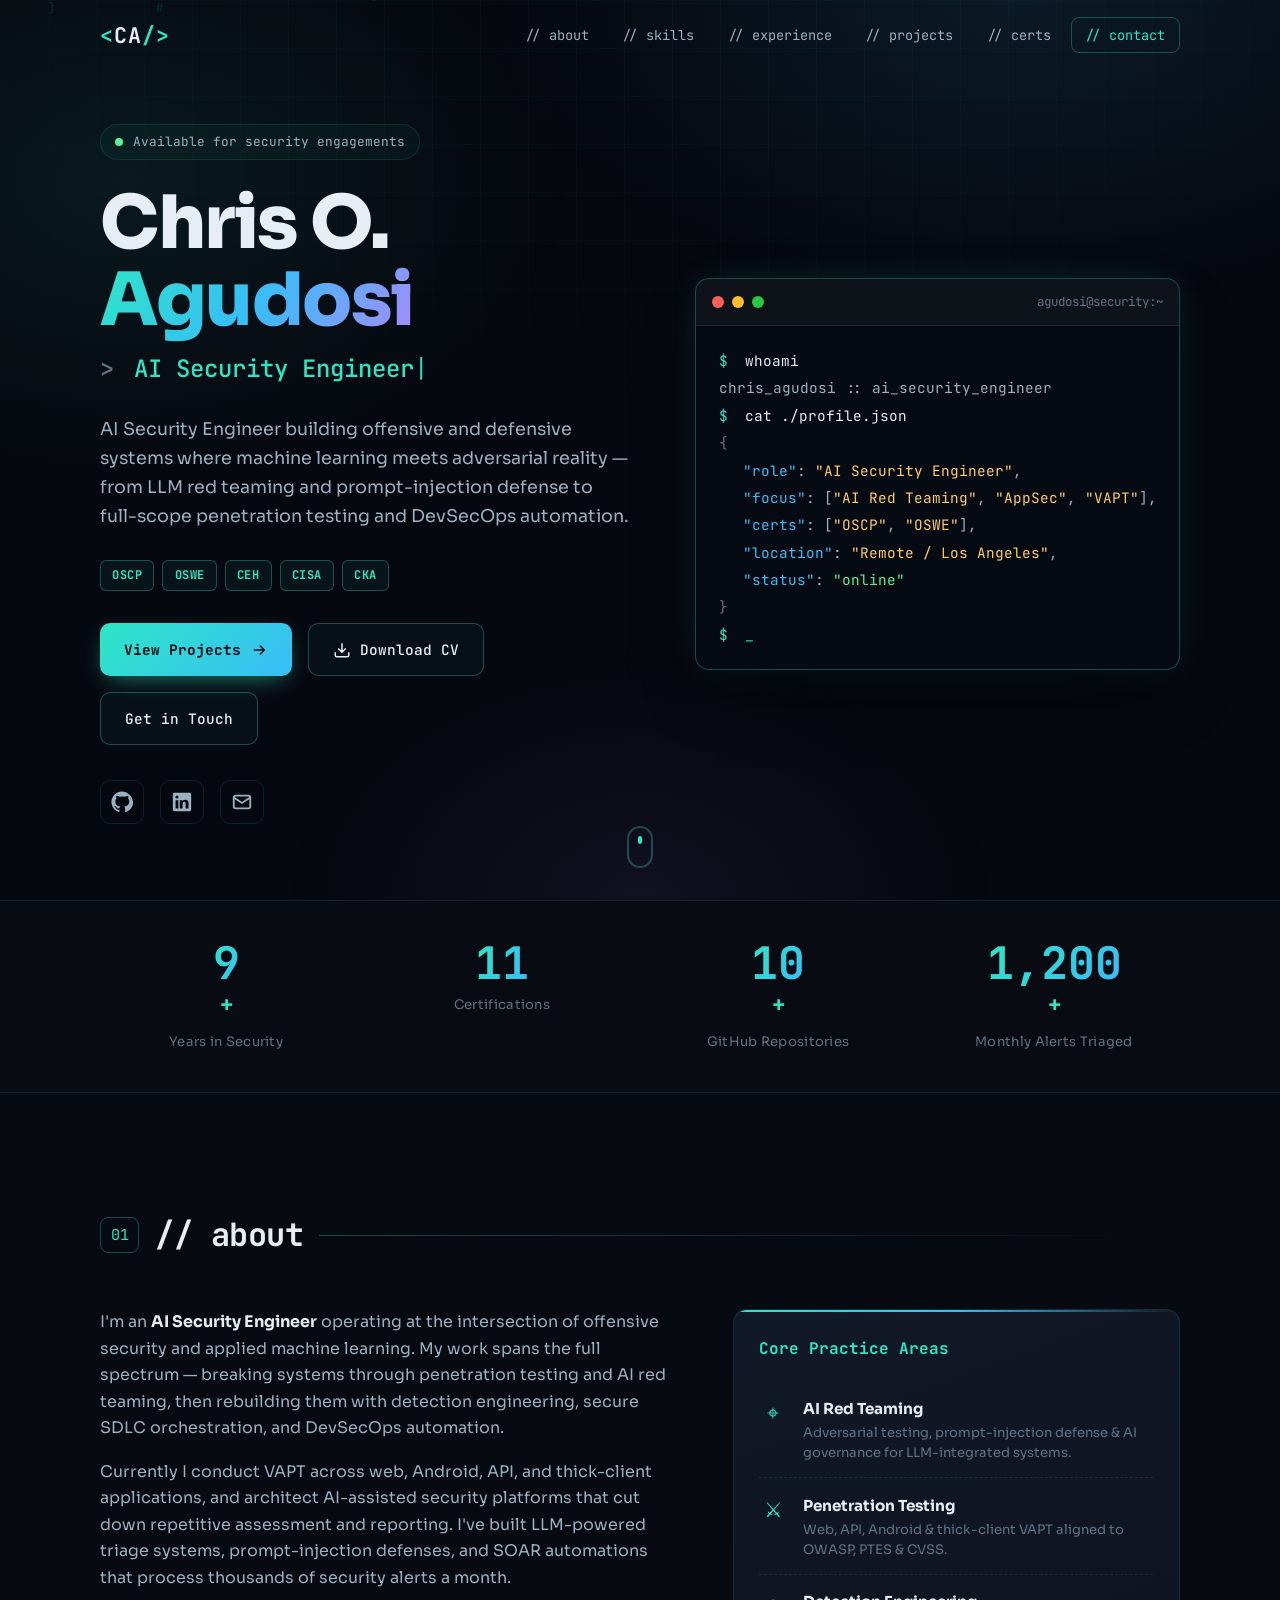
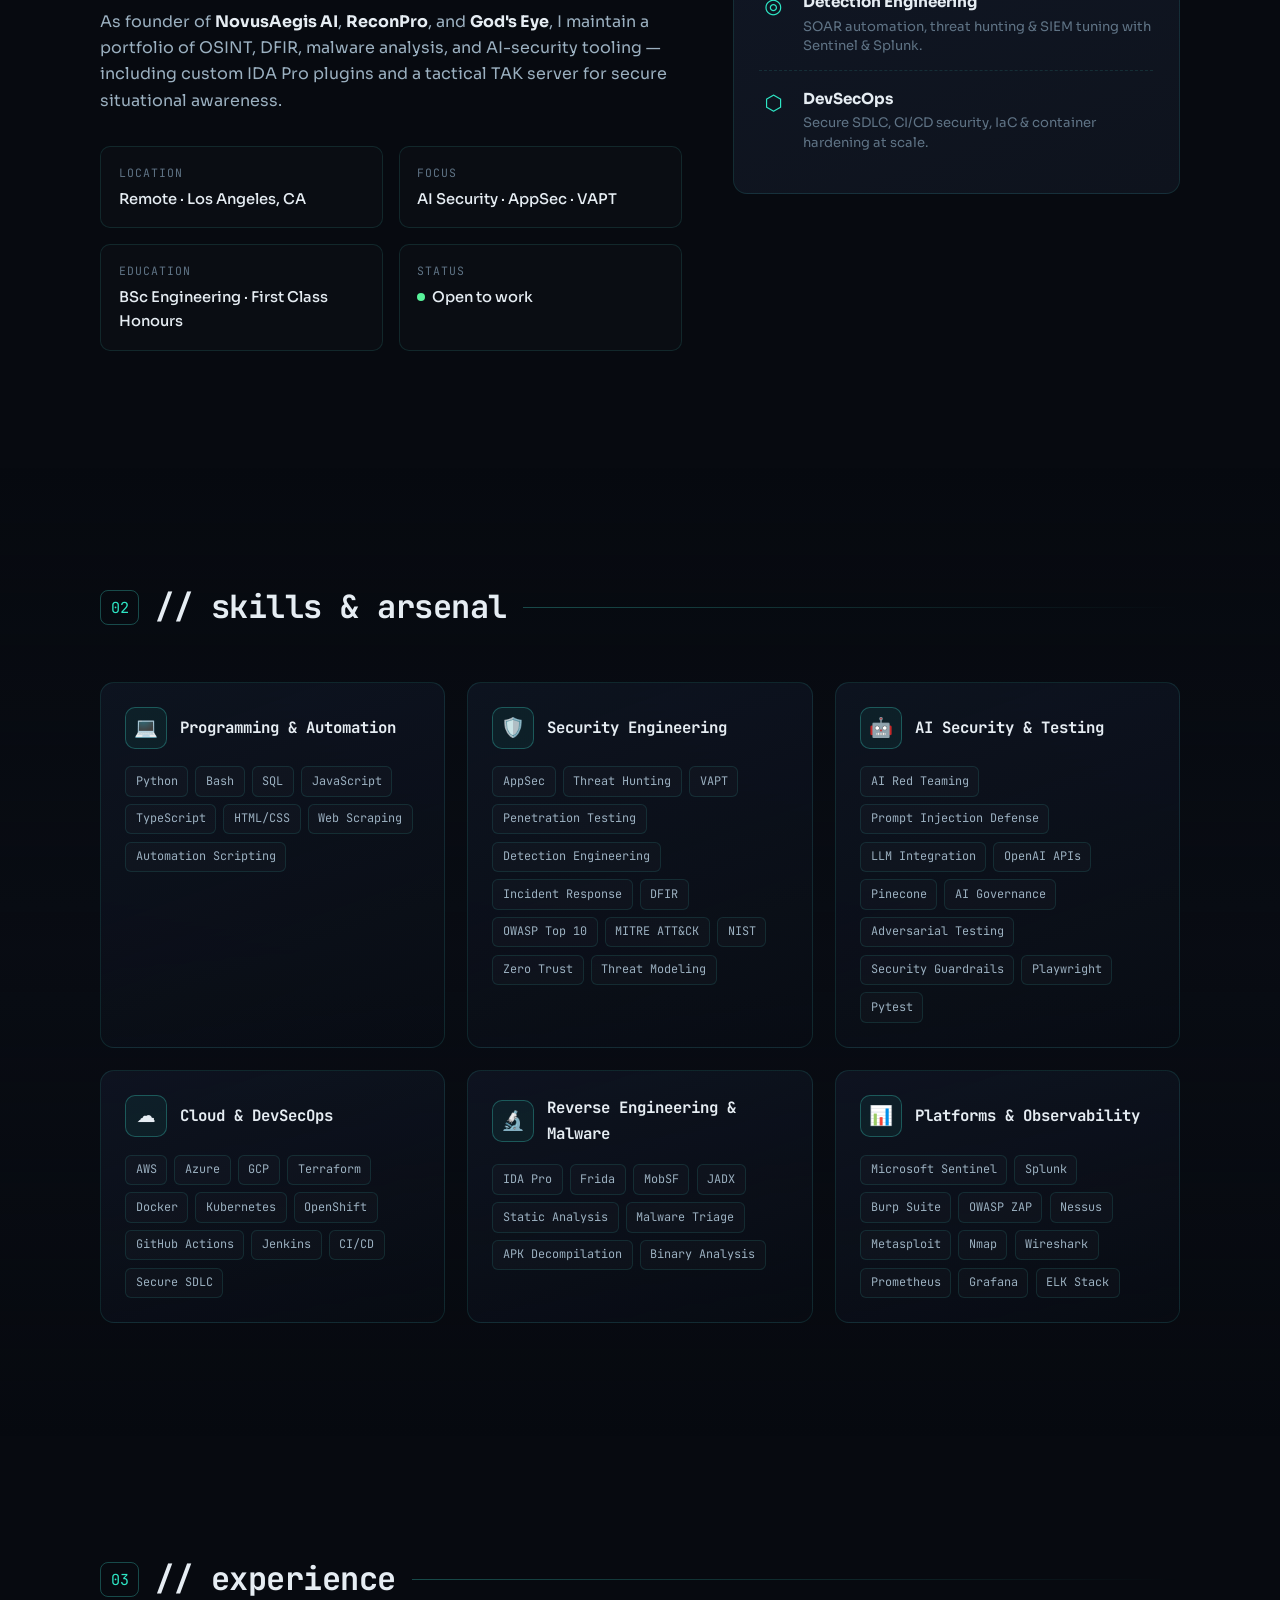
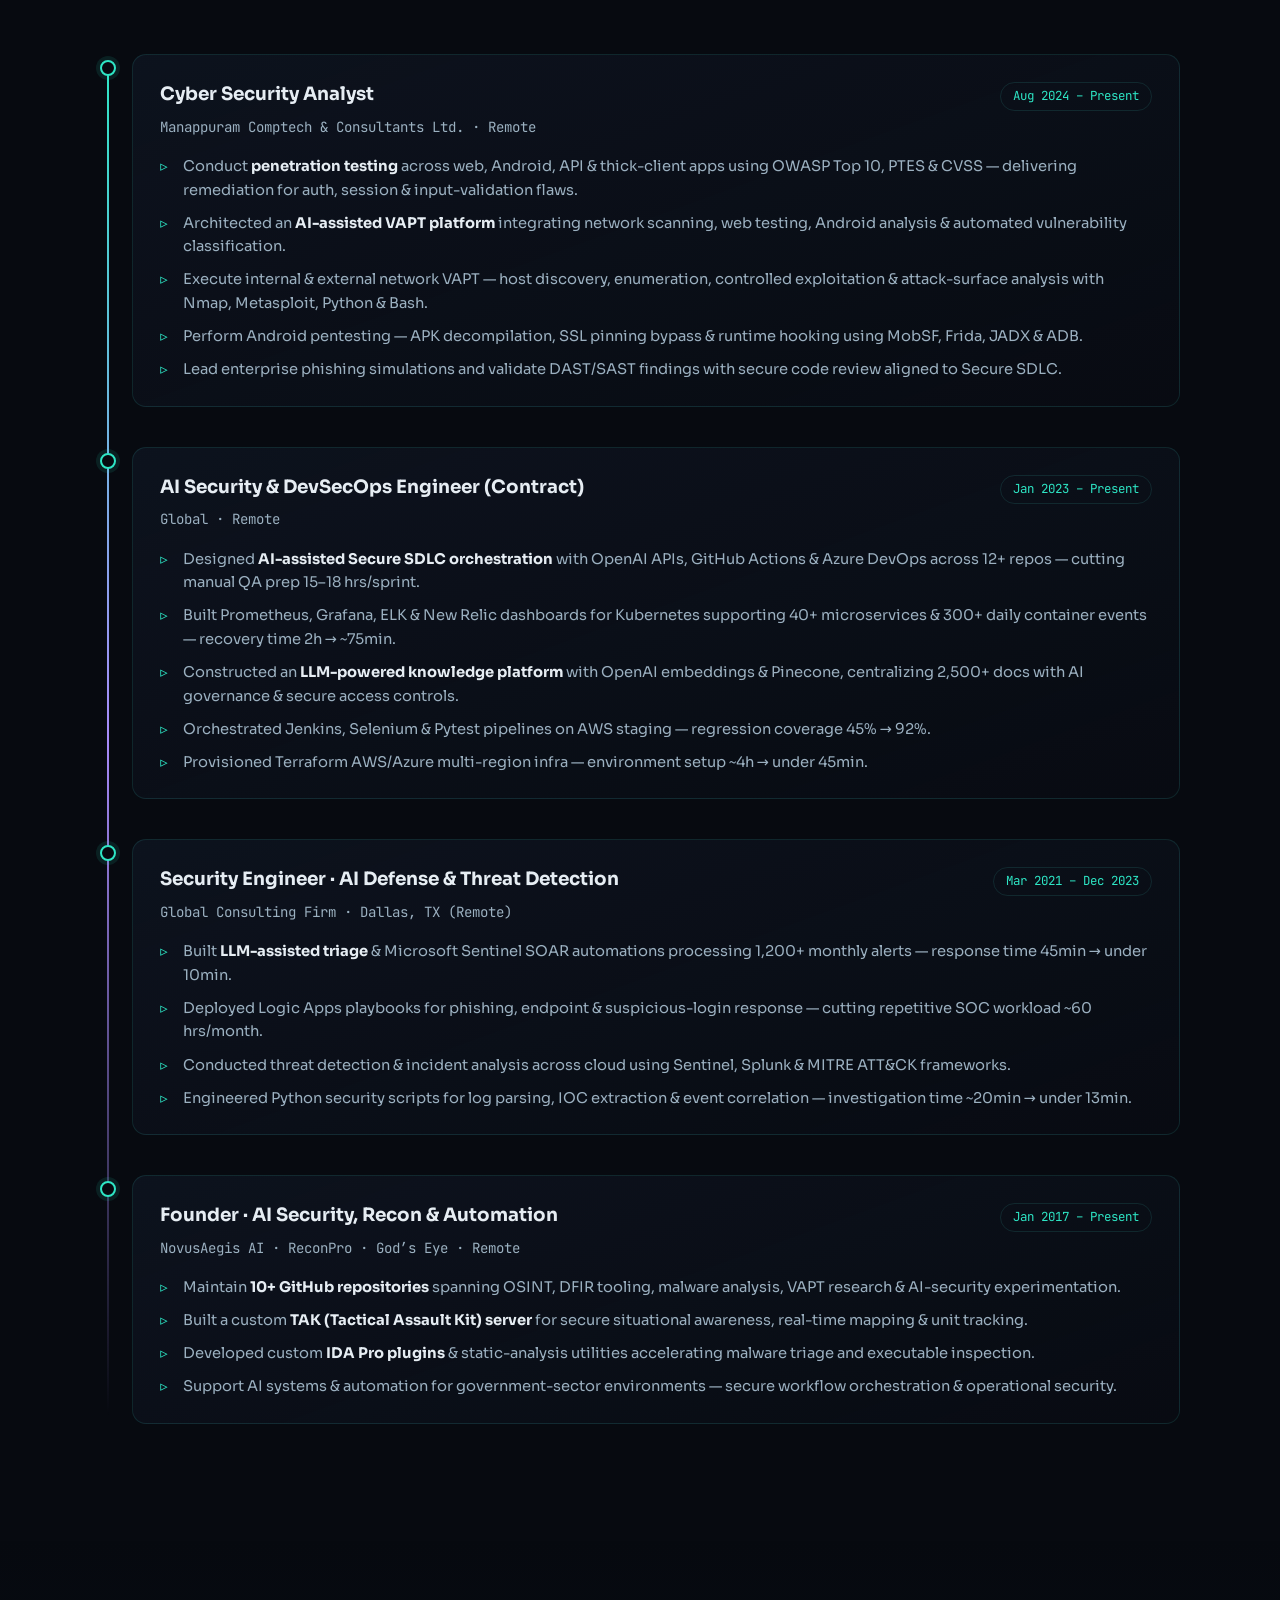
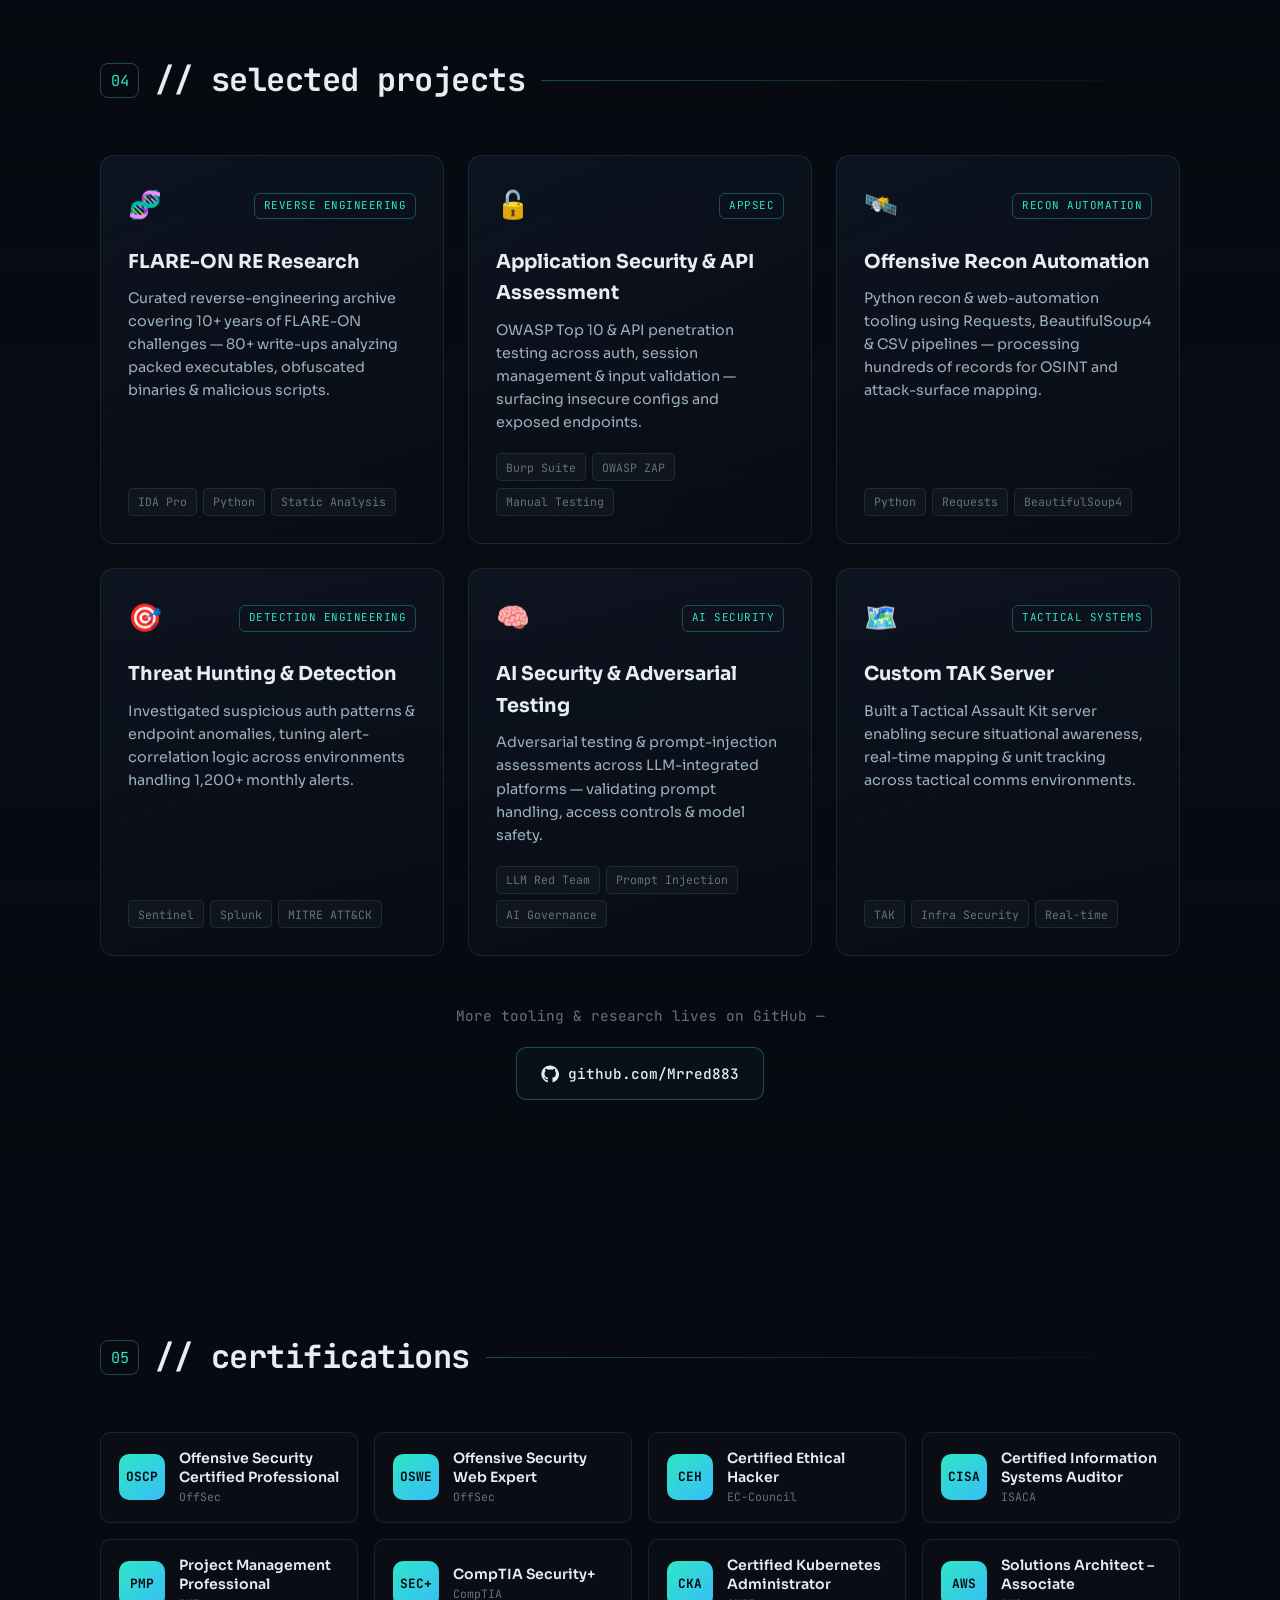
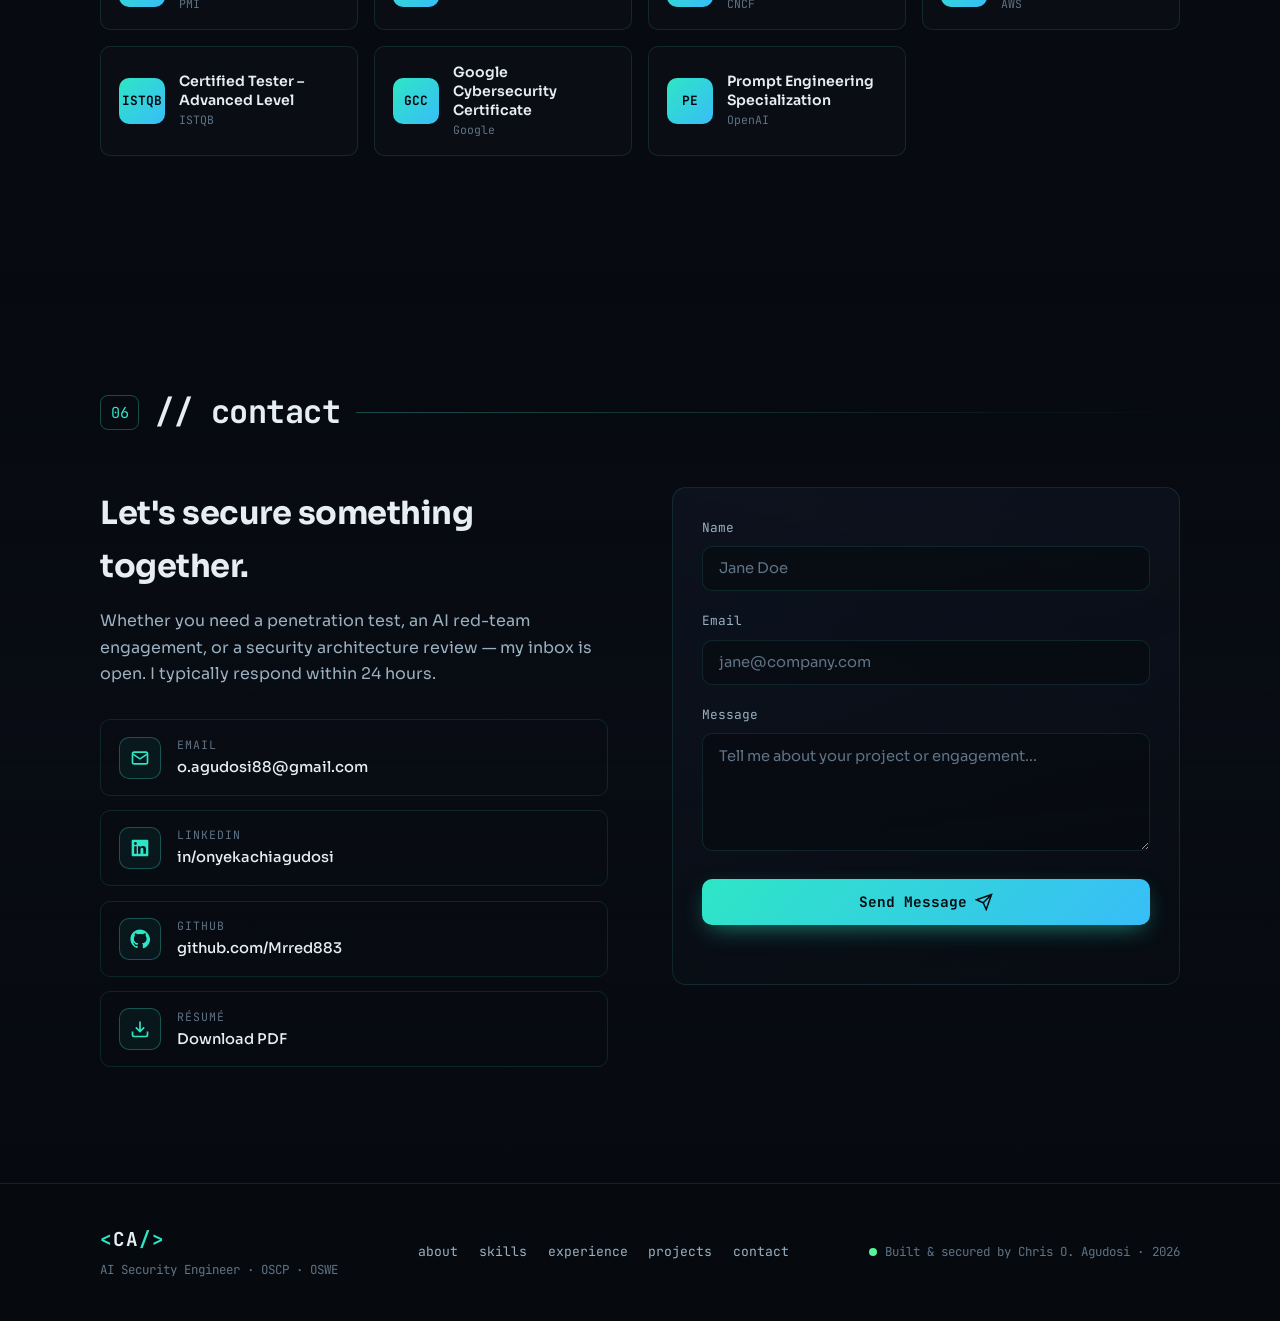
==== index.html @ 1594ce68 "Add portfolio website" ====
<!DOCTYPE html>
<html lang="en">
<head>
  <meta charset="UTF-8" />
  <meta name="viewport" content="width=device-width, initial-scale=1.0" />
  <meta name="description" content="Chris O. Agudosi — AI Security Engineer specializing in Application Security, Penetration Testing, AI Red Teaming, and DevSecOps. OSCP, OSWE certified." />
  <meta name="author" content="Chris O. Agudosi" />
  <meta name="theme-color" content="#0a0e16" />

  <!-- Open Graph -->
  <meta property="og:title" content="Chris O. Agudosi — AI Security Engineer" />
  <meta property="og:description" content="AI Security Engineer | OSCP | OSWE | AppSec | Applied AI Security" />
  <meta property="og:type" content="website" />

  <title>Chris O. Agudosi — AI Security Engineer</title>

  <link rel="preconnect" href="https://fonts.googleapis.com" />
  <link rel="preconnect" href="https://fonts.gstatic.com" crossorigin />
  <link href="https://fonts.googleapis.com/css2?family=JetBrains+Mono:wght@400;500;700&family=Sora:wght@300;400;500;600;700;800&display=swap" rel="stylesheet" />

  <link rel="stylesheet" href="css/styles.css" />
  <link rel="icon" href="data:image/svg+xml,%3Csvg xmlns='http://www.w3.org/2000/svg' viewBox='0 0 100 100'%3E%3Ctext y='.9em' font-size='90'%3E%F0%9F%9B%A1%EF%B8%8F%3C/text%3E%3C/svg%3E" />
</head>
<body>
  <!-- Animated background canvas -->
  <canvas id="matrix-bg" aria-hidden="true"></canvas>
  <div class="grid-overlay" aria-hidden="true"></div>

  <!-- Scroll progress bar -->
  <div class="scroll-progress" id="scroll-progress" aria-hidden="true"></div>

  <!-- Loader -->
  <div class="loader" id="loader" aria-hidden="true">
    <div class="loader-box">
      <div class="loader-terminal">
        <span class="loader-prompt">root@agudosi:~$</span>
        <span class="loader-line">
          <span class="loader-text" id="loader-text"></span><span class="loader-cursor">_</span>
        </span>
      </div>
      <div class="loader-bar"><span></span></div>
    </div>
  </div>

  <!-- Navigation -->
  <header class="navbar" id="navbar">
    <nav class="nav-inner">
      <a href="#hero" class="brand" aria-label="Home">
        <span class="brand-bracket">&lt;</span>CA<span class="brand-bracket">/&gt;</span>
      </a>

      <ul class="nav-links" id="nav-links">
        <li><a href="#about" class="nav-link">// about</a></li>
        <li><a href="#skills" class="nav-link">// skills</a></li>
        <li><a href="#experience" class="nav-link">// experience</a></li>
        <li><a href="#projects" class="nav-link">// projects</a></li>
        <li><a href="#certs" class="nav-link">// certs</a></li>
        <li><a href="#contact" class="nav-link nav-cta">// contact</a></li>
      </ul>

      <button class="nav-toggle" id="nav-toggle" aria-label="Toggle navigation" aria-expanded="false">
        <span></span><span></span><span></span>
      </button>
    </nav>
  </header>

  <main>
    <!-- HERO -->
    <section class="hero" id="hero">
      <div class="container hero-grid">
        <div class="hero-content reveal">
          <p class="hero-eyebrow">
            <span class="status-dot"></span> Available for security engagements
          </p>
          <h1 class="hero-title">
            Chris O. <span class="accent">Agudosi</span>
          </h1>
          <h2 class="hero-role">
            <span class="type-prefix">&gt;</span>
            <span id="typed-role" class="typed"></span><span class="type-caret">|</span>
          </h2>
          <p class="hero-desc">
            AI Security Engineer building offensive and defensive systems where
            machine learning meets adversarial reality — from LLM red teaming and
            prompt-injection defense to full-scope penetration testing and DevSecOps automation.
          </p>

          <div class="hero-badges">
            <span class="badge">OSCP</span>
            <span class="badge">OSWE</span>
            <span class="badge">CEH</span>
            <span class="badge">CISA</span>
            <span class="badge">CKA</span>
          </div>

          <div class="hero-actions">
            <a href="#projects" class="btn btn-primary">
              <span>View Projects</span>
              <svg viewBox="0 0 24 24" width="18" height="18" fill="none" stroke="currentColor" stroke-width="2"><path d="M5 12h14M13 6l6 6-6 6"/></svg>
            </a>
            <a href="assets/Chris-Agudosi-Resume.pdf" class="btn btn-ghost" download="Chris-Agudosi-Resume.pdf">
              <svg viewBox="0 0 24 24" width="18" height="18" fill="none" stroke="currentColor" stroke-width="2"><path d="M21 15v4a2 2 0 0 1-2 2H5a2 2 0 0 1-2-2v-4M7 10l5 5 5-5M12 15V3"/></svg>
              <span>Download CV</span>
            </a>
            <a href="#contact" class="btn btn-ghost">Get in Touch</a>
          </div>

          <div class="hero-socials">
            <a href="https://github.com/Mrred883" target="_blank" rel="noopener noreferrer" aria-label="GitHub">
              <svg viewBox="0 0 24 24" width="22" height="22" fill="currentColor"><path d="M12 .5C5.7.5.5 5.7.5 12c0 5.1 3.3 9.4 7.9 10.9.6.1.8-.2.8-.6v-2c-3.2.7-3.9-1.5-3.9-1.5-.5-1.3-1.3-1.7-1.3-1.7-1.1-.7.1-.7.1-.7 1.2.1 1.8 1.2 1.8 1.2 1 1.8 2.7 1.3 3.4 1 .1-.8.4-1.3.7-1.6-2.6-.3-5.3-1.3-5.3-5.7 0-1.3.5-2.3 1.2-3.1-.1-.3-.5-1.5.1-3.1 0 0 1-.3 3.3 1.2a11.5 11.5 0 0 1 6 0c2.3-1.5 3.3-1.2 3.3-1.2.6 1.6.2 2.8.1 3.1.8.8 1.2 1.8 1.2 3.1 0 4.4-2.7 5.4-5.3 5.7.4.4.8 1.1.8 2.2v3.3c0 .4.2.7.8.6 4.6-1.5 7.9-5.8 7.9-10.9C23.5 5.7 18.3.5 12 .5z"/></svg>
            </a>
            <a href="https://www.linkedin.com/in/onyekachiagudosi/" target="_blank" rel="noopener noreferrer" aria-label="LinkedIn">
              <svg viewBox="0 0 24 24" width="22" height="22" fill="currentColor"><path d="M20.5 2h-17A1.5 1.5 0 0 0 2 3.5v17A1.5 1.5 0 0 0 3.5 22h17a1.5 1.5 0 0 0 1.5-1.5v-17A1.5 1.5 0 0 0 20.5 2zM8 19H5v-9h3zM6.5 8.3a1.7 1.7 0 1 1 0-3.4 1.7 1.7 0 0 1 0 3.4zM19 19h-3v-4.7c0-1.1 0-2.6-1.6-2.6S12.6 13 12.6 14.2V19h-3v-9h2.9v1.2h.1a3.2 3.2 0 0 1 2.9-1.6c3.1 0 3.7 2 3.7 4.7z"/></svg>
            </a>
            <a href="mailto:o.agudosi88@gmail.com" aria-label="Email">
              <svg viewBox="0 0 24 24" width="22" height="22" fill="none" stroke="currentColor" stroke-width="2"><rect x="3" y="5" width="18" height="14" rx="2"/><path d="m3 7 9 6 9-6"/></svg>
            </a>
          </div>
        </div>

        <!-- Terminal card -->
        <div class="hero-terminal reveal" aria-hidden="true">
          <div class="terminal-window">
            <div class="terminal-bar">
              <span class="tdot red"></span><span class="tdot yellow"></span><span class="tdot green"></span>
              <span class="terminal-title">agudosi@security:~</span>
            </div>
            <div class="terminal-body" id="terminal-body">
              <p><span class="t-prompt">$</span> whoami</p>
              <p class="t-out">chris_agudosi :: ai_security_engineer</p>
              <p><span class="t-prompt">$</span> cat ./profile.json</p>
              <p class="t-out t-json">{</p>
              <p class="t-out t-indent"><span class="t-key">"role"</span>: <span class="t-str">"AI Security Engineer"</span>,</p>
              <p class="t-out t-indent"><span class="t-key">"focus"</span>: [<span class="t-str">"AI Red Teaming"</span>, <span class="t-str">"AppSec"</span>, <span class="t-str">"VAPT"</span>],</p>
              <p class="t-out t-indent"><span class="t-key">"certs"</span>: [<span class="t-str">"OSCP"</span>, <span class="t-str">"OSWE"</span>],</p>
              <p class="t-out t-indent"><span class="t-key">"location"</span>: <span class="t-str">"Remote / Los Angeles"</span>,</p>
              <p class="t-out t-indent"><span class="t-key">"status"</span>: <span class="t-str t-ok">"online"</span></p>
              <p class="t-out t-json">}</p>
              <p><span class="t-prompt">$</span> <span class="t-blink">_</span></p>
            </div>
          </div>
        </div>
      </div>

      <a href="#about" class="scroll-cue" aria-label="Scroll down">
        <span></span>
      </a>
    </section>

    <!-- STATS -->
    <section class="stats-bar">
      <div class="container stats-grid">
        <div class="stat reveal">
          <span class="stat-num" data-count="9">0</span><span class="stat-plus">+</span>
          <span class="stat-label">Years in Security</span>
        </div>
        <div class="stat reveal">
          <span class="stat-num" data-count="11">0</span>
          <span class="stat-label">Certifications</span>
        </div>
        <div class="stat reveal">
          <span class="stat-num" data-count="10">0</span><span class="stat-plus">+</span>
          <span class="stat-label">GitHub Repositories</span>
        </div>
        <div class="stat reveal">
          <span class="stat-num" data-count="1200">0</span><span class="stat-plus">+</span>
          <span class="stat-label">Monthly Alerts Triaged</span>
        </div>
      </div>
    </section>

    <!-- ABOUT -->
    <section class="section" id="about">
      <div class="container">
        <div class="section-head reveal">
          <span class="section-index">01</span>
          <h2 class="section-title">// about</h2>
          <div class="section-line"></div>
        </div>

        <div class="about-grid">
          <div class="about-text reveal">
            <p>
              I'm an <strong>AI Security Engineer</strong> operating at the intersection of
              offensive security and applied machine learning. My work spans the full
              spectrum — breaking systems through penetration testing and AI red teaming,
              then rebuilding them with detection engineering, secure SDLC orchestration,
              and DevSecOps automation.
            </p>
            <p>
              Currently I conduct VAPT across web, Android, API, and thick-client
              applications, and architect AI-assisted security platforms that cut down
              repetitive assessment and reporting. I've built LLM-powered triage systems,
              prompt-injection defenses, and SOAR automations that process thousands of
              security alerts a month.
            </p>
            <p>
              As founder of <strong>NovusAegis AI</strong>, <strong>ReconPro</strong>, and
              <strong>God's Eye</strong>, I maintain a portfolio of OSINT, DFIR, malware
              analysis, and AI-security tooling — including custom IDA Pro plugins and a
              tactical TAK server for secure situational awareness.
            </p>

            <div class="about-meta">
              <div class="meta-item">
                <span class="meta-label">Location</span>
                <span class="meta-value">Remote · Los Angeles, CA</span>
              </div>
              <div class="meta-item">
                <span class="meta-label">Focus</span>
                <span class="meta-value">AI Security · AppSec · VAPT</span>
              </div>
              <div class="meta-item">
                <span class="meta-label">Education</span>
                <span class="meta-value">BSc Engineering · First Class Honours</span>
              </div>
              <div class="meta-item">
                <span class="meta-label">Status</span>
                <span class="meta-value"><span class="status-dot"></span>Open to work</span>
              </div>
            </div>
          </div>

          <aside class="about-card reveal">
            <div class="focus-card">
              <h3 class="focus-title">Core Practice Areas</h3>
              <ul class="focus-list">
                <li>
                  <span class="focus-icon">⌖</span>
                  <div>
                    <strong>AI Red Teaming</strong>
                    <p>Adversarial testing, prompt-injection defense & AI governance for LLM-integrated systems.</p>
                  </div>
                </li>
                <li>
                  <span class="focus-icon">⚔</span>
                  <div>
                    <strong>Penetration Testing</strong>
                    <p>Web, API, Android & thick-client VAPT aligned to OWASP, PTES & CVSS.</p>
                  </div>
                </li>
                <li>
                  <span class="focus-icon">◎</span>
                  <div>
                    <strong>Detection Engineering</strong>
                    <p>SOAR automation, threat hunting & SIEM tuning with Sentinel & Splunk.</p>
                  </div>
                </li>
                <li>
                  <span class="focus-icon">⬡</span>
                  <div>
                    <strong>DevSecOps</strong>
                    <p>Secure SDLC, CI/CD security, IaC & container hardening at scale.</p>
                  </div>
                </li>
              </ul>
            </div>
          </aside>
        </div>
      </div>
    </section>

    <!-- SKILLS -->
    <section class="section section-alt" id="skills">
      <div class="container">
        <div class="section-head reveal">
          <span class="section-index">02</span>
          <h2 class="section-title">// skills &amp; arsenal</h2>
          <div class="section-line"></div>
        </div>

        <div class="skills-grid" id="skills-grid">
          <!-- cards injected via JS -->
        </div>
      </div>
    </section>

    <!-- EXPERIENCE -->
    <section class="section" id="experience">
      <div class="container">
        <div class="section-head reveal">
          <span class="section-index">03</span>
          <h2 class="section-title">// experience</h2>
          <div class="section-line"></div>
        </div>

        <div class="timeline" id="timeline">
          <!-- items injected via JS -->
        </div>
      </div>
    </section>

    <!-- PROJECTS -->
    <section class="section section-alt" id="projects">
      <div class="container">
        <div class="section-head reveal">
          <span class="section-index">04</span>
          <h2 class="section-title">// selected projects</h2>
          <div class="section-line"></div>
        </div>

        <div class="projects-grid" id="projects-grid">
          <!-- cards injected via JS -->
        </div>

        <div class="projects-cta reveal">
          <p>More tooling & research lives on GitHub —</p>
          <a href="https://github.com/Mrred883" target="_blank" rel="noopener noreferrer" class="btn btn-ghost">
            <svg viewBox="0 0 24 24" width="18" height="18" fill="currentColor"><path d="M12 .5C5.7.5.5 5.7.5 12c0 5.1 3.3 9.4 7.9 10.9.6.1.8-.2.8-.6v-2c-3.2.7-3.9-1.5-3.9-1.5-.5-1.3-1.3-1.7-1.3-1.7-1.1-.7.1-.7.1-.7 1.2.1 1.8 1.2 1.8 1.2 1 1.8 2.7 1.3 3.4 1 .1-.8.4-1.3.7-1.6-2.6-.3-5.3-1.3-5.3-5.7 0-1.3.5-2.3 1.2-3.1-.1-.3-.5-1.5.1-3.1 0 0 1-.3 3.3 1.2a11.5 11.5 0 0 1 6 0c2.3-1.5 3.3-1.2 3.3-1.2.6 1.6.2 2.8.1 3.1.8.8 1.2 1.8 1.2 3.1 0 4.4-2.7 5.4-5.3 5.7.4.4.8 1.1.8 2.2v3.3c0 .4.2.7.8.6 4.6-1.5 7.9-5.8 7.9-10.9C23.5 5.7 18.3.5 12 .5z"/></svg>
            github.com/Mrred883
          </a>
        </div>
      </div>
    </section>

    <!-- CERTIFICATIONS -->
    <section class="section" id="certs">
      <div class="container">
        <div class="section-head reveal">
          <span class="section-index">05</span>
          <h2 class="section-title">// certifications</h2>
          <div class="section-line"></div>
        </div>

        <div class="certs-grid" id="certs-grid">
          <!-- injected via JS -->
        </div>
      </div>
    </section>

    <!-- CONTACT -->
    <section class="section section-alt" id="contact">
      <div class="container">
        <div class="section-head reveal">
          <span class="section-index">06</span>
          <h2 class="section-title">// contact</h2>
          <div class="section-line"></div>
        </div>

        <div class="contact-wrap reveal">
          <div class="contact-intro">
            <h3>Let's secure something together.</h3>
            <p>
              Whether you need a penetration test, an AI red-team engagement, or a
              security architecture review — my inbox is open. I typically respond
              within 24 hours.
            </p>

            <div class="contact-methods">
              <a href="mailto:o.agudosi88@gmail.com" class="contact-method">
                <span class="cm-icon">
                  <svg viewBox="0 0 24 24" width="20" height="20" fill="none" stroke="currentColor" stroke-width="2"><rect x="3" y="5" width="18" height="14" rx="2"/><path d="m3 7 9 6 9-6"/></svg>
                </span>
                <span class="cm-text">
                  <span class="cm-label">Email</span>
                  <span class="cm-value">o.agudosi88@gmail.com</span>
                </span>
              </a>

              <a href="https://www.linkedin.com/in/onyekachiagudosi/" target="_blank" rel="noopener noreferrer" class="contact-method">
                <span class="cm-icon">
                  <svg viewBox="0 0 24 24" width="20" height="20" fill="currentColor"><path d="M20.5 2h-17A1.5 1.5 0 0 0 2 3.5v17A1.5 1.5 0 0 0 3.5 22h17a1.5 1.5 0 0 0 1.5-1.5v-17A1.5 1.5 0 0 0 20.5 2zM8 19H5v-9h3zM6.5 8.3a1.7 1.7 0 1 1 0-3.4 1.7 1.7 0 0 1 0 3.4zM19 19h-3v-4.7c0-1.1 0-2.6-1.6-2.6S12.6 13 12.6 14.2V19h-3v-9h2.9v1.2h.1a3.2 3.2 0 0 1 2.9-1.6c3.1 0 3.7 2 3.7 4.7z"/></svg>
                </span>
                <span class="cm-text">
                  <span class="cm-label">LinkedIn</span>
                  <span class="cm-value">in/onyekachiagudosi</span>
                </span>
              </a>

              <a href="https://github.com/Mrred883" target="_blank" rel="noopener noreferrer" class="contact-method">
                <span class="cm-icon">
                  <svg viewBox="0 0 24 24" width="20" height="20" fill="currentColor"><path d="M12 .5C5.7.5.5 5.7.5 12c0 5.1 3.3 9.4 7.9 10.9.6.1.8-.2.8-.6v-2c-3.2.7-3.9-1.5-3.9-1.5-.5-1.3-1.3-1.7-1.3-1.7-1.1-.7.1-.7.1-.7 1.2.1 1.8 1.2 1.8 1.2 1 1.8 2.7 1.3 3.4 1 .1-.8.4-1.3.7-1.6-2.6-.3-5.3-1.3-5.3-5.7 0-1.3.5-2.3 1.2-3.1-.1-.3-.5-1.5.1-3.1 0 0 1-.3 3.3 1.2a11.5 11.5 0 0 1 6 0c2.3-1.5 3.3-1.2 3.3-1.2.6 1.6.2 2.8.1 3.1.8.8 1.2 1.8 1.2 3.1 0 4.4-2.7 5.4-5.3 5.7.4.4.8 1.1.8 2.2v3.3c0 .4.2.7.8.6 4.6-1.5 7.9-5.8 7.9-10.9C23.5 5.7 18.3.5 12 .5z"/></svg>
                </span>
                <span class="cm-text">
                  <span class="cm-label">GitHub</span>
                  <span class="cm-value">github.com/Mrred883</span>
                </span>
              </a>

              <a href="assets/Chris-Agudosi-Resume.pdf" download="Chris-Agudosi-Resume.pdf" class="contact-method">
                <span class="cm-icon">
                  <svg viewBox="0 0 24 24" width="20" height="20" fill="none" stroke="currentColor" stroke-width="2"><path d="M21 15v4a2 2 0 0 1-2 2H5a2 2 0 0 1-2-2v-4M7 10l5 5 5-5M12 15V3"/></svg>
                </span>
                <span class="cm-text">
                  <span class="cm-label">Résumé</span>
                  <span class="cm-value">Download PDF</span>
                </span>
              </a>
            </div>
          </div>

          <form class="contact-form" id="contact-form" name="contact" method="POST" data-netlify="true" netlify-honeypot="bot-field">
            <input type="hidden" name="form-name" value="contact" />
            <p class="hidden-field">
              <label>Don't fill this out: <input name="bot-field" /></label>
            </p>

            <div class="form-row">
              <label for="name">Name</label>
              <input type="text" id="name" name="name" required placeholder="Jane Doe" />
            </div>
            <div class="form-row">
              <label for="email">Email</label>
              <input type="email" id="email" name="email" required placeholder="jane@company.com" />
            </div>
            <div class="form-row">
              <label for="message">Message</label>
              <textarea id="message" name="message" rows="5" required placeholder="Tell me about your project or engagement..."></textarea>
            </div>
            <button type="submit" class="btn btn-primary btn-full">
              <span>Send Message</span>
              <svg viewBox="0 0 24 24" width="18" height="18" fill="none" stroke="currentColor" stroke-width="2"><path d="M22 2 11 13M22 2l-7 20-4-9-9-4 20-7z"/></svg>
            </button>
            <p class="form-note" id="form-note" role="status"></p>
          </form>
        </div>
      </div>
    </section>
  </main>

  <!-- FOOTER -->
  <footer class="footer">
    <div class="container footer-inner">
      <div class="footer-brand">
        <span class="brand"><span class="brand-bracket">&lt;</span>CA<span class="brand-bracket">/&gt;</span></span>
        <p>AI Security Engineer · OSCP · OSWE</p>
      </div>
      <div class="footer-links">
        <a href="#about">about</a>
        <a href="#skills">skills</a>
        <a href="#experience">experience</a>
        <a href="#projects">projects</a>
        <a href="#contact">contact</a>
      </div>
      <p class="footer-copy">
        <span class="status-dot"></span>
        Built &amp; secured by Chris O. Agudosi · <span id="year"></span>
      </p>
    </div>
  </footer>

  <!-- Back to top -->
  <button class="back-top" id="back-top" aria-label="Back to top">
    <svg viewBox="0 0 24 24" width="20" height="20" fill="none" stroke="currentColor" stroke-width="2"><path d="m18 15-6-6-6 6"/></svg>
  </button>

  <script src="js/main.js" defer></script>
</body>
</html>
---- css/styles.css ----
/* ============================================================
   Chris O. Agudosi — Cybersecurity Portfolio
   ============================================================ */

:root {
  /* Palette */
  --bg: #070a10;
  --bg-2: #0a0e16;
  --bg-3: #0e131d;
  --surface: #111827;
  --surface-2: #151c2b;
  --border: rgba(64, 224, 208, 0.12);
  --border-strong: rgba(64, 224, 208, 0.3);

  --text: #e6edf3;
  --text-dim: #9bb0c0;
  --text-mute: #5f7385;

  --accent: #2ee6c5;        /* cyber teal */
  --accent-2: #38bdf8;      /* electric blue */
  --accent-3: #a78bfa;      /* violet */
  --danger: #ff5f6d;
  --warn: #ffcc66;
  --ok: #58f29a;

  --glow: 0 0 24px rgba(46, 230, 197, 0.35);

  --font-mono: 'JetBrains Mono', ui-monospace, monospace;
  --font-sans: 'Sora', system-ui, -apple-system, sans-serif;

  --maxw: 1160px;
  --radius: 14px;
  --radius-sm: 10px;

  --ease: cubic-bezier(0.22, 1, 0.36, 1);
}

/* ---------- Reset ---------- */
*, *::before, *::after { box-sizing: border-box; margin: 0; padding: 0; }

html {
  scroll-behavior: smooth;
  scroll-padding-top: 90px;
  -webkit-text-size-adjust: 100%;
  overflow-x: hidden;
}

body {
  font-family: var(--font-sans);
  background: var(--bg);
  color: var(--text);
  line-height: 1.65;
  width: 100%;
  max-width: 100%;
  overflow-x: hidden;
  position: relative;
  -webkit-font-smoothing: antialiased;
}

img, svg { display: block; max-width: 100%; }
a { color: inherit; text-decoration: none; }
ul { list-style: none; }
button { font-family: inherit; cursor: pointer; border: none; background: none; color: inherit; }

::selection { background: rgba(46, 230, 197, 0.28); color: #fff; }

/* ---------- Scrollbar ---------- */
::-webkit-scrollbar { width: 10px; }
::-webkit-scrollbar-track { background: var(--bg-2); }
::-webkit-scrollbar-thumb { background: #1d2a3d; border-radius: 10px; border: 2px solid var(--bg-2); }
::-webkit-scrollbar-thumb:hover { background: #2a3c54; }

/* ---------- Layout ---------- */
.container { width: 100%; max-width: var(--maxw); margin: 0 auto; padding: 0 clamp(1.2rem, 4vw, 2.5rem); }

.section { padding: clamp(4.5rem, 9vw, 8rem) 0; position: relative; }
.section-alt { background: linear-gradient(180deg, transparent, rgba(10, 14, 22, 0.55), transparent); }

/* ---------- Background canvas + grid ---------- */
#matrix-bg {
  position: fixed; inset: 0; z-index: -3; width: 100%; height: 100%;
  opacity: 0.5;
}
.grid-overlay {
  position: fixed; inset: 0; z-index: -2; pointer-events: none;
  background-image:
    linear-gradient(rgba(46, 230, 197, 0.035) 1px, transparent 1px),
    linear-gradient(90deg, rgba(46, 230, 197, 0.035) 1px, transparent 1px);
  background-size: 48px 48px;
  mask-image: radial-gradient(ellipse 80% 60% at 50% 0%, #000 30%, transparent 80%);
  -webkit-mask-image: radial-gradient(ellipse 80% 60% at 50% 0%, #000 30%, transparent 80%);
}
body::before {
  content: ""; position: fixed; inset: 0; z-index: -1; pointer-events: none;
  background:
    radial-gradient(60% 50% at 80% 0%, rgba(56, 189, 248, 0.10), transparent 70%),
    radial-gradient(50% 50% at 10% 20%, rgba(46, 230, 197, 0.08), transparent 70%),
    radial-gradient(40% 40% at 50% 100%, rgba(167, 139, 250, 0.07), transparent 70%);
}

/* ---------- Scroll progress ---------- */
.scroll-progress {
  position: fixed; top: 0; left: 0; height: 3px; width: 0%; z-index: 200;
  background: linear-gradient(90deg, var(--accent), var(--accent-2), var(--accent-3));
  box-shadow: 0 0 12px rgba(46, 230, 197, 0.6);
  transition: width 0.08s linear;
}

/* ---------- Loader ---------- */
.loader {
  position: fixed; inset: 0; z-index: 9999;
  background: var(--bg);
  display: grid; place-items: center;
  padding: 1.5rem;
  transition: opacity 0.5s var(--ease), visibility 0.5s;
}
.loader.done { opacity: 0; visibility: hidden; }
.loader-box { width: min(92vw, 400px); }
.loader-terminal {
  font-family: var(--font-mono); font-size: clamp(0.78rem, 3.6vw, 1.05rem);
  color: var(--accent); letter-spacing: 0.4px; text-align: left;
  line-height: 1.7;
}
.loader-prompt { display: block; color: var(--text-mute); margin-bottom: 0.2rem; }
.loader-line { display: inline-block; white-space: nowrap; }
.loader-cursor { animation: blink 1s steps(1) infinite; }
.loader-bar {
  margin-top: 1.1rem; height: 3px; width: 100%; border-radius: 3px;
  background: rgba(46, 230, 197, 0.12); overflow: hidden;
}
.loader-bar span {
  display: block; height: 100%; width: 40%; border-radius: 3px;
  background: linear-gradient(90deg, var(--accent), var(--accent-2));
  animation: loaderbar 1.1s var(--ease) infinite;
}
@keyframes loaderbar {
  0% { transform: translateX(-120%); }
  100% { transform: translateX(320%); }
}

/* ---------- Navbar ---------- */
.navbar {
  position: fixed; top: 0; left: 0; right: 0; z-index: 100;
  transition: background 0.3s var(--ease), border-color 0.3s, padding 0.3s;
  border-bottom: 1px solid transparent;
}
.navbar.scrolled {
  background: rgba(7, 10, 16, 0.82);
  backdrop-filter: blur(14px); -webkit-backdrop-filter: blur(14px);
  border-bottom-color: var(--border);
}
.nav-inner {
  max-width: var(--maxw); margin: 0 auto;
  padding: 1.1rem clamp(1.2rem, 4vw, 2.5rem);
  display: flex; align-items: center; justify-content: space-between;
  transition: padding 0.3s;
}
.navbar.scrolled .nav-inner { padding-top: 0.8rem; padding-bottom: 0.8rem; }

.brand {
  font-family: var(--font-mono); font-weight: 700; font-size: 1.35rem;
  letter-spacing: 1px; color: var(--text);
}
.brand-bracket { color: var(--accent); }

.nav-links { display: flex; align-items: center; gap: 0.4rem; }
.nav-link {
  font-family: var(--font-mono); font-size: 0.85rem; color: var(--text-dim);
  padding: 0.5rem 0.85rem; border-radius: 8px; position: relative;
  transition: color 0.2s, background 0.2s;
}
.nav-link:hover { color: var(--accent); background: rgba(46, 230, 197, 0.07); }
.nav-link.active { color: var(--accent); }
.nav-link.active::after {
  content: ""; position: absolute; left: 0.85rem; right: 0.85rem; bottom: 0.25rem;
  height: 2px; background: var(--accent); border-radius: 2px; box-shadow: var(--glow);
}
.nav-cta {
  border: 1px solid var(--border-strong); color: var(--accent);
}
.nav-cta:hover { background: var(--accent); color: var(--bg); }

.nav-toggle { display: none; flex-direction: column; gap: 5px; padding: 8px; z-index: 110; }
.nav-toggle span {
  width: 26px; height: 2px; background: var(--text); border-radius: 2px;
  transition: transform 0.3s var(--ease), opacity 0.3s;
}
.nav-toggle.open span:nth-child(1) { transform: translateY(7px) rotate(45deg); }
.nav-toggle.open span:nth-child(2) { opacity: 0; }
.nav-toggle.open span:nth-child(3) { transform: translateY(-7px) rotate(-45deg); }

/* ---------- Buttons ---------- */
.btn {
  display: inline-flex; align-items: center; gap: 0.55rem;
  font-family: var(--font-mono); font-size: 0.9rem; font-weight: 500;
  padding: 0.85rem 1.5rem; border-radius: var(--radius-sm);
  transition: all 0.25s var(--ease); white-space: nowrap;
  position: relative; overflow: hidden;
}
.btn svg { transition: transform 0.25s var(--ease); }
.btn-primary {
  background: linear-gradient(135deg, var(--accent), var(--accent-2));
  color: var(--bg); font-weight: 700;
  box-shadow: 0 8px 24px -8px rgba(46, 230, 197, 0.6);
}
.btn-primary:hover { transform: translateY(-2px); box-shadow: 0 12px 30px -8px rgba(46, 230, 197, 0.7); }
.btn-primary:hover svg { transform: translateX(3px); }
.btn-ghost {
  border: 1px solid var(--border-strong); color: var(--text);
  background: rgba(46, 230, 197, 0.04);
}
.btn-ghost:hover { border-color: var(--accent); color: var(--accent); background: rgba(46, 230, 197, 0.1); transform: translateY(-2px); }
.btn-full { width: 100%; justify-content: center; }

/* ---------- HERO ---------- */
.hero {
  min-height: 100vh; display: flex; align-items: center;
  padding-top: 7rem; padding-bottom: 4rem; position: relative;
}
.hero-grid {
  display: grid; grid-template-columns: 1.1fr 0.9fr; gap: clamp(2rem, 5vw, 4rem);
  align-items: center;
}
.hero-eyebrow {
  display: inline-flex; align-items: center; gap: 0.6rem;
  font-family: var(--font-mono); font-size: 0.8rem; color: var(--text-dim);
  padding: 0.4rem 0.9rem; border: 1px solid var(--border); border-radius: 30px;
  background: rgba(46, 230, 197, 0.04); margin-bottom: 1.6rem;
}
.status-dot {
  width: 8px; height: 8px; border-radius: 50%; background: var(--ok);
  box-shadow: 0 0 0 0 rgba(88, 242, 154, 0.6); animation: pulse 2s infinite;
  display: inline-block; flex-shrink: 0;
}
.hero-title {
  font-size: clamp(2.6rem, 7vw, 4.6rem); font-weight: 800; line-height: 1.05;
  letter-spacing: -1.5px; margin-bottom: 0.6rem;
}
.accent {
  background: linear-gradient(120deg, var(--accent), var(--accent-2), var(--accent-3));
  -webkit-background-clip: text; background-clip: text; color: transparent;
}
.hero-role {
  font-family: var(--font-mono); font-size: clamp(1rem, 3vw, 1.5rem);
  font-weight: 500; color: var(--accent); margin-bottom: 1.4rem; min-height: 1.8em;
}
.type-prefix { color: var(--text-mute); margin-right: 0.4rem; }
.type-caret { animation: blink 1s steps(1) infinite; color: var(--accent); font-weight: 300; }
.hero-desc {
  color: var(--text-dim); font-size: clamp(1rem, 2vw, 1.1rem);
  max-width: 56ch; margin-bottom: 1.8rem;
}
.hero-desc strong { color: var(--text); }

.hero-badges { display: flex; flex-wrap: wrap; gap: 0.5rem; margin-bottom: 2rem; }
.badge {
  font-family: var(--font-mono); font-size: 0.75rem; font-weight: 700;
  padding: 0.3rem 0.7rem; border-radius: 6px;
  border: 1px solid var(--border-strong); color: var(--accent);
  background: rgba(46, 230, 197, 0.06); letter-spacing: 0.5px;
}

.hero-actions { display: flex; flex-wrap: wrap; gap: 1rem; margin-bottom: 2.2rem; }

.hero-socials { display: flex; gap: 1rem; }
.hero-socials a {
  width: 44px; height: 44px; display: grid; place-items: center;
  border: 1px solid var(--border); border-radius: 10px; color: var(--text-dim);
  transition: all 0.25s var(--ease);
}
.hero-socials a:hover {
  color: var(--accent); border-color: var(--accent); transform: translateY(-3px);
  box-shadow: var(--glow); background: rgba(46, 230, 197, 0.06);
}

/* Terminal card */
.hero-terminal { perspective: 1000px; }
.terminal-window {
  background: rgba(8, 12, 20, 0.85); border: 1px solid var(--border-strong);
  border-radius: var(--radius); overflow: hidden;
  box-shadow: 0 30px 60px -20px rgba(0, 0, 0, 0.7), 0 0 40px -10px rgba(46, 230, 197, 0.2);
  backdrop-filter: blur(8px); -webkit-backdrop-filter: blur(8px);
  transition: transform 0.4s var(--ease);
}
.hero-terminal:hover .terminal-window { transform: translateY(-6px) rotateX(2deg); }
.terminal-bar {
  display: flex; align-items: center; gap: 0.5rem;
  padding: 0.8rem 1rem; background: rgba(255, 255, 255, 0.03);
  border-bottom: 1px solid var(--border);
}
.tdot { width: 12px; height: 12px; border-radius: 50%; }
.tdot.red { background: #ff5f56; } .tdot.yellow { background: #ffbd2e; } .tdot.green { background: #27c93f; }
.terminal-title {
  font-family: var(--font-mono); font-size: 0.78rem; color: var(--text-mute);
  margin-left: auto;
}
.terminal-body {
  padding: 1.3rem 1.4rem; font-family: var(--font-mono);
  font-size: clamp(0.78rem, 1.5vw, 0.9rem); line-height: 1.9;
}
.terminal-body p { white-space: nowrap; overflow: hidden; }
.t-prompt { color: var(--accent); margin-right: 0.5rem; }
.t-out { color: var(--text-dim); }
.t-indent { padding-left: 1.5rem; }
.t-json { color: var(--text-mute); }
.t-key { color: var(--accent-2); }
.t-str { color: var(--warn); }
.t-ok { color: var(--ok); }
.t-blink { animation: blink 1s steps(1) infinite; color: var(--accent); }

/* Scroll cue */
.scroll-cue {
  position: absolute; bottom: 2rem; left: 50%; transform: translateX(-50%);
  width: 26px; height: 42px; border: 2px solid var(--border-strong); border-radius: 20px;
  display: grid; place-items: start center; padding-top: 8px;
}
.scroll-cue span {
  width: 4px; height: 8px; background: var(--accent); border-radius: 4px;
  animation: scrollwheel 1.6s var(--ease) infinite;
}
@keyframes scrollwheel { 0% { opacity: 0; transform: translateY(0); } 40% { opacity: 1; } 80%, 100% { opacity: 0; transform: translateY(14px); } }

/* ---------- Stats ---------- */
.stats-bar { padding: 2.5rem 0; border-block: 1px solid var(--border); background: rgba(10, 14, 22, 0.4); }
.stats-grid {
  display: grid; grid-template-columns: repeat(4, 1fr); gap: 1.5rem; text-align: center;
}
.stat { display: flex; flex-direction: column; align-items: center; }
.stat-num {
  font-family: var(--font-mono); font-size: clamp(1.8rem, 4vw, 2.8rem); font-weight: 700;
  background: linear-gradient(120deg, var(--accent), var(--accent-2));
  -webkit-background-clip: text; background-clip: text; color: transparent;
  line-height: 1; display: inline;
}
.stat-plus { font-family: var(--font-mono); font-size: 1.4rem; color: var(--accent); font-weight: 700; }
.stat-label { font-size: 0.82rem; color: var(--text-mute); margin-top: 0.5rem; letter-spacing: 0.3px; }

/* ---------- Section heads ---------- */
.section-head { display: flex; align-items: center; gap: 1rem; margin-bottom: 3rem; }
.section-index {
  font-family: var(--font-mono); font-size: 0.95rem; color: var(--accent);
  border: 1px solid var(--border-strong); border-radius: 8px; padding: 0.25rem 0.6rem;
}
.section-title {
  font-family: var(--font-mono); font-size: clamp(1.4rem, 4vw, 2rem); font-weight: 700;
  letter-spacing: -0.5px;
}
.section-line { flex: 1; height: 1px; background: linear-gradient(90deg, var(--border-strong), transparent); }

/* ---------- About ---------- */
.about-grid { display: grid; grid-template-columns: 1.3fr 1fr; gap: clamp(2rem, 4vw, 3.5rem); align-items: start; }
.about-text p { color: var(--text-dim); margin-bottom: 1.1rem; }
.about-text strong { color: var(--text); }
.about-meta {
  display: grid; grid-template-columns: 1fr 1fr; gap: 1rem; margin-top: 2rem;
}
.meta-item {
  border: 1px solid var(--border); border-radius: var(--radius-sm); padding: 1rem 1.1rem;
  background: rgba(255, 255, 255, 0.015); transition: border-color 0.25s, transform 0.25s;
}
.meta-item:hover { border-color: var(--border-strong); transform: translateY(-2px); }
.meta-label { display: block; font-family: var(--font-mono); font-size: 0.72rem; color: var(--text-mute); text-transform: uppercase; letter-spacing: 1px; margin-bottom: 0.3rem; }
.meta-value { font-size: 0.92rem; color: var(--text); font-weight: 500; display: flex; align-items: center; gap: 0.4rem; }

.focus-card {
  border: 1px solid var(--border); border-radius: var(--radius);
  background: linear-gradient(160deg, var(--surface), var(--bg-3));
  padding: 1.6rem; position: relative; overflow: hidden;
}
.focus-card::before {
  content: ""; position: absolute; top: 0; left: 0; right: 0; height: 2px;
  background: linear-gradient(90deg, var(--accent), var(--accent-2), transparent);
}
.focus-title { font-family: var(--font-mono); font-size: 1rem; color: var(--accent); margin-bottom: 1.2rem; }
.focus-list li { display: flex; gap: 1rem; padding: 0.9rem 0; border-bottom: 1px dashed var(--border); }
.focus-list li:last-child { border-bottom: none; }
.focus-icon { font-size: 1.3rem; color: var(--accent); flex-shrink: 0; width: 28px; text-align: center; }
.focus-list strong { font-size: 0.95rem; display: block; margin-bottom: 0.15rem; }
.focus-list p { font-size: 0.82rem; color: var(--text-mute); line-height: 1.5; }

/* ---------- Skills ---------- */
.skills-grid { display: grid; grid-template-columns: repeat(auto-fill, minmax(300px, 1fr)); gap: 1.4rem; }
.skill-card {
  border: 1px solid var(--border); border-radius: var(--radius);
  background: linear-gradient(160deg, rgba(17, 24, 39, 0.7), rgba(10, 14, 22, 0.5));
  padding: 1.5rem; transition: transform 0.3s var(--ease), border-color 0.3s, box-shadow 0.3s;
  position: relative; overflow: hidden;
}
.skill-card::after {
  content: ""; position: absolute; inset: 0; opacity: 0; transition: opacity 0.3s;
  background: radial-gradient(400px circle at var(--mx, 50%) var(--my, 50%), rgba(46, 230, 197, 0.08), transparent 60%);
  pointer-events: none;
}
.skill-card:hover { transform: translateY(-5px); border-color: var(--border-strong); box-shadow: 0 18px 40px -20px rgba(0,0,0,0.6); }
.skill-card:hover::after { opacity: 1; }
.skill-head { display: flex; align-items: center; gap: 0.8rem; margin-bottom: 1.1rem; }
.skill-emoji {
  font-size: 1.2rem; width: 42px; height: 42px; display: grid; place-items: center;
  border: 1px solid var(--border-strong); border-radius: 10px; background: rgba(46, 230, 197, 0.06);
  flex-shrink: 0;
}
.skill-name { font-family: var(--font-mono); font-size: 0.98rem; font-weight: 700; color: var(--text); }
.skill-tags { display: flex; flex-wrap: wrap; gap: 0.45rem; }
.skill-tag {
  font-family: var(--font-mono); font-size: 0.74rem; color: var(--text-dim);
  padding: 0.28rem 0.6rem; border-radius: 6px; border: 1px solid var(--border);
  background: rgba(255, 255, 255, 0.02); transition: all 0.2s;
}
.skill-tag:hover { color: var(--accent); border-color: var(--border-strong); transform: translateY(-2px); }

/* ---------- Timeline ---------- */
.timeline { position: relative; padding-left: 2rem; }
.timeline::before {
  content: ""; position: absolute; left: 7px; top: 8px; bottom: 8px; width: 2px;
  background: linear-gradient(180deg, var(--accent), var(--accent-3), transparent);
}
.tl-item { position: relative; padding-bottom: 2.5rem; }
.tl-item:last-child { padding-bottom: 0; }
.tl-item::before {
  content: ""; position: absolute; left: -2rem; top: 6px;
  width: 16px; height: 16px; border-radius: 50%;
  background: var(--bg); border: 2px solid var(--accent);
  box-shadow: 0 0 0 4px rgba(46, 230, 197, 0.1); transform: translateX(0);
}
.tl-card {
  border: 1px solid var(--border); border-radius: var(--radius);
  background: linear-gradient(160deg, rgba(17, 24, 39, 0.6), rgba(10, 14, 22, 0.4));
  padding: 1.5rem 1.7rem; transition: border-color 0.3s, transform 0.3s;
}
.tl-card:hover { border-color: var(--border-strong); transform: translateX(4px); }
.tl-top { display: flex; flex-wrap: wrap; justify-content: space-between; align-items: baseline; gap: 0.5rem; margin-bottom: 0.3rem; }
.tl-role { font-size: 1.15rem; font-weight: 700; color: var(--text); }
.tl-date {
  font-family: var(--font-mono); font-size: 0.78rem; color: var(--accent);
  border: 1px solid var(--border); border-radius: 30px; padding: 0.2rem 0.75rem;
  white-space: nowrap;
}
.tl-company { font-family: var(--font-mono); font-size: 0.88rem; color: var(--text-dim); margin-bottom: 1rem; }
.tl-list li {
  position: relative; padding-left: 1.4rem; color: var(--text-dim);
  font-size: 0.92rem; margin-bottom: 0.6rem; line-height: 1.6;
}
.tl-list li::before { content: "▹"; position: absolute; left: 0; color: var(--accent); }
.tl-list li:last-child { margin-bottom: 0; }
.tl-list strong { color: var(--text); }

/* ---------- Projects ---------- */
.projects-grid { display: grid; grid-template-columns: repeat(auto-fill, minmax(320px, 1fr)); gap: 1.5rem; }
.project-card {
  border: 1px solid var(--border); border-radius: var(--radius);
  background: linear-gradient(160deg, rgba(17, 24, 39, 0.7), rgba(10, 14, 22, 0.5));
  padding: 1.7rem; display: flex; flex-direction: column;
  transition: transform 0.3s var(--ease), border-color 0.3s, box-shadow 0.3s;
  position: relative; overflow: hidden;
}
.project-card::before {
  content: ""; position: absolute; top: 0; left: 0; right: 0; height: 2px;
  background: linear-gradient(90deg, transparent, var(--accent), transparent);
  transform: translateX(-100%); transition: transform 0.5s var(--ease);
}
.project-card:hover { transform: translateY(-6px); border-color: var(--border-strong); box-shadow: 0 24px 50px -24px rgba(0,0,0,0.7); }
.project-card:hover::before { transform: translateX(0); }
.project-top { display: flex; justify-content: space-between; align-items: center; margin-bottom: 1.1rem; }
.project-icon { font-size: 1.7rem; }
.project-tag {
  font-family: var(--font-mono); font-size: 0.68rem; color: var(--accent);
  border: 1px solid var(--border-strong); border-radius: 6px; padding: 0.2rem 0.55rem;
  letter-spacing: 0.5px; text-transform: uppercase;
}
.project-title { font-size: 1.2rem; font-weight: 700; margin-bottom: 0.6rem; }
.project-desc { color: var(--text-dim); font-size: 0.9rem; line-height: 1.6; margin-bottom: 1.2rem; flex: 1; }
.project-stack { display: flex; flex-wrap: wrap; gap: 0.4rem; }
.project-stack span {
  font-family: var(--font-mono); font-size: 0.72rem; color: var(--text-mute);
  padding: 0.22rem 0.55rem; border-radius: 5px; background: rgba(255,255,255,0.03);
  border: 1px solid var(--border);
}

.projects-cta { text-align: center; margin-top: 3rem; }
.projects-cta p { color: var(--text-mute); font-family: var(--font-mono); font-size: 0.9rem; margin-bottom: 1.2rem; }

/* ---------- Certifications ---------- */
.certs-grid { display: grid; grid-template-columns: repeat(auto-fill, minmax(230px, 1fr)); gap: 1rem; }
.cert-card {
  display: flex; align-items: center; gap: 0.9rem;
  border: 1px solid var(--border); border-radius: var(--radius-sm);
  background: rgba(255, 255, 255, 0.015); padding: 1rem 1.1rem;
  transition: all 0.25s var(--ease);
}
.cert-card:hover { border-color: var(--border-strong); transform: translateY(-3px); background: rgba(46, 230, 197, 0.04); }
.cert-badge {
  font-family: var(--font-mono); font-weight: 700; font-size: 0.8rem; color: var(--bg);
  width: 46px; height: 46px; flex-shrink: 0; border-radius: 10px; display: grid; place-items: center;
  background: linear-gradient(135deg, var(--accent), var(--accent-2));
}
.cert-name { font-size: 0.88rem; font-weight: 600; line-height: 1.35; }
.cert-issuer { font-family: var(--font-mono); font-size: 0.72rem; color: var(--text-mute); }

/* ---------- Contact ---------- */
.contact-wrap { display: grid; grid-template-columns: 1fr 1fr; gap: clamp(2rem, 5vw, 4rem); align-items: start; }
.contact-intro h3 { font-size: clamp(1.5rem, 4vw, 2rem); font-weight: 700; margin-bottom: 1rem; letter-spacing: -0.5px; }
.contact-intro > p { color: var(--text-dim); margin-bottom: 2rem; max-width: 46ch; }
.contact-methods { display: flex; flex-direction: column; gap: 0.9rem; }
.contact-method {
  display: flex; align-items: center; gap: 1rem;
  border: 1px solid var(--border); border-radius: var(--radius-sm); padding: 0.9rem 1.1rem;
  transition: all 0.25s var(--ease);
}
.contact-method:hover { border-color: var(--border-strong); transform: translateX(5px); background: rgba(46, 230, 197, 0.04); }
.cm-icon {
  width: 42px; height: 42px; flex-shrink: 0; display: grid; place-items: center;
  border-radius: 10px; color: var(--accent); border: 1px solid var(--border-strong);
  background: rgba(46, 230, 197, 0.06);
}
.cm-label { display: block; font-family: var(--font-mono); font-size: 0.72rem; color: var(--text-mute); text-transform: uppercase; letter-spacing: 1px; }
.cm-value { font-size: 0.92rem; color: var(--text); font-weight: 500; word-break: break-all; }

/* Form */
.contact-form {
  border: 1px solid var(--border); border-radius: var(--radius);
  background: linear-gradient(160deg, rgba(17, 24, 39, 0.6), rgba(10, 14, 22, 0.4));
  padding: 1.8rem;
}
.form-row { margin-bottom: 1.2rem; }
.form-row label {
  display: block; font-family: var(--font-mono); font-size: 0.8rem;
  color: var(--text-dim); margin-bottom: 0.5rem;
}
.form-row input, .form-row textarea {
  width: 100%; font-family: var(--font-sans); font-size: 0.92rem; color: var(--text);
  background: rgba(7, 10, 16, 0.6); border: 1px solid var(--border); border-radius: var(--radius-sm);
  padding: 0.8rem 1rem; transition: border-color 0.2s, box-shadow 0.2s; resize: vertical;
}
.form-row input::placeholder, .form-row textarea::placeholder { color: var(--text-mute); }
.form-row input:focus, .form-row textarea:focus {
  outline: none; border-color: var(--accent); box-shadow: 0 0 0 3px rgba(46, 230, 197, 0.12);
}
.hidden-field { display: none; }
.form-note { font-family: var(--font-mono); font-size: 0.82rem; margin-top: 0.9rem; min-height: 1.2em; }
.form-note.ok { color: var(--ok); }
.form-note.err { color: var(--danger); }

/* ---------- Footer ---------- */
.footer { border-top: 1px solid var(--border); padding: 2.5rem 0; background: rgba(7, 10, 16, 0.6); }
.footer-inner { display: flex; flex-wrap: wrap; align-items: center; justify-content: space-between; gap: 1.2rem; }
.footer-brand .brand { font-size: 1.2rem; }
.footer-brand p { font-family: var(--font-mono); font-size: 0.78rem; color: var(--text-mute); margin-top: 0.3rem; }
.footer-links { display: flex; flex-wrap: wrap; gap: 1.3rem; }
.footer-links a { font-family: var(--font-mono); font-size: 0.82rem; color: var(--text-dim); transition: color 0.2s; }
.footer-links a:hover { color: var(--accent); }
.footer-copy { font-family: var(--font-mono); font-size: 0.78rem; color: var(--text-mute); display: flex; align-items: center; gap: 0.5rem; }

/* ---------- Back to top ---------- */
.back-top {
  position: fixed; bottom: 1.8rem; right: 1.8rem; z-index: 90;
  width: 46px; height: 46px; border-radius: 12px; display: grid; place-items: center;
  background: rgba(17, 24, 39, 0.85); border: 1px solid var(--border-strong); color: var(--accent);
  backdrop-filter: blur(8px); -webkit-backdrop-filter: blur(8px);
  opacity: 0; visibility: hidden; transform: translateY(12px);
  transition: all 0.3s var(--ease);
}
.back-top.show { opacity: 1; visibility: visible; transform: translateY(0); }
.back-top:hover { background: var(--accent); color: var(--bg); box-shadow: var(--glow); }

/* ---------- Reveal animation ---------- */
.reveal { opacity: 0; transform: translateY(28px); transition: opacity 0.7s var(--ease), transform 0.7s var(--ease); }
.reveal.in { opacity: 1; transform: translateY(0); }

/* ---------- Animations ---------- */
@keyframes blink { 50% { opacity: 0; } }
@keyframes pulse {
  0% { box-shadow: 0 0 0 0 rgba(88, 242, 154, 0.5); }
  70% { box-shadow: 0 0 0 7px rgba(88, 242, 154, 0); }
  100% { box-shadow: 0 0 0 0 rgba(88, 242, 154, 0); }
}

/* ============================================================
   Responsive
   ============================================================ */
@media (max-width: 940px) {
  .hero-grid { grid-template-columns: 1fr; }
  .hero-terminal { order: -1; max-width: 480px; }
  .about-grid, .contact-wrap { grid-template-columns: 1fr; }
  .stats-grid { grid-template-columns: repeat(2, 1fr); gap: 2rem 1rem; }
}

@media (max-width: 720px) {
  .nav-links {
    position: fixed; inset: 0 0 0 auto; width: min(78vw, 320px);
    flex-direction: column; align-items: flex-start; justify-content: center; gap: 0.6rem;
    background: rgba(8, 11, 18, 0.97); backdrop-filter: blur(16px); -webkit-backdrop-filter: blur(16px);
    padding: 2rem; border-left: 1px solid var(--border); max-width: 100vw;
    transform: translateX(100%); visibility: hidden;
    transition: transform 0.4s var(--ease), visibility 0.4s;
  }
  .nav-links.open { transform: translateX(0); visibility: visible; }
  .nav-link { font-size: 1rem; width: 100%; }
  .nav-link.active::after { display: none; }
  .nav-toggle { display: flex; }
  .section-head { flex-wrap: wrap; }
  .about-meta { grid-template-columns: 1fr; }
  .footer-inner { flex-direction: column; text-align: center; }
}

@media (max-width: 460px) {
  .stats-grid { grid-template-columns: 1fr 1fr; }
  .hero-actions { flex-direction: column; align-items: stretch; }
  .hero-actions .btn { justify-content: center; }
  .tl-card, .skill-card, .project-card { padding: 1.3rem; }
  .timeline { padding-left: 1.6rem; }
  .tl-item::before { left: -1.6rem; }
  .terminal-body { padding: 1rem 1.1rem; }
  .terminal-body p { white-space: normal; }
  .t-indent { padding-left: 1rem; }
}

/* ---------- Reduced motion ---------- */
@media (prefers-reduced-motion: reduce) {
  *, *::before, *::after { animation-duration: 0.01ms !important; animation-iteration-count: 1 !important; transition-duration: 0.01ms !important; scroll-behavior: auto !important; }
  .reveal { opacity: 1; transform: none; }
  #matrix-bg { display: none; }
  .loader-bar span { width: 100%; transform: none; }
}
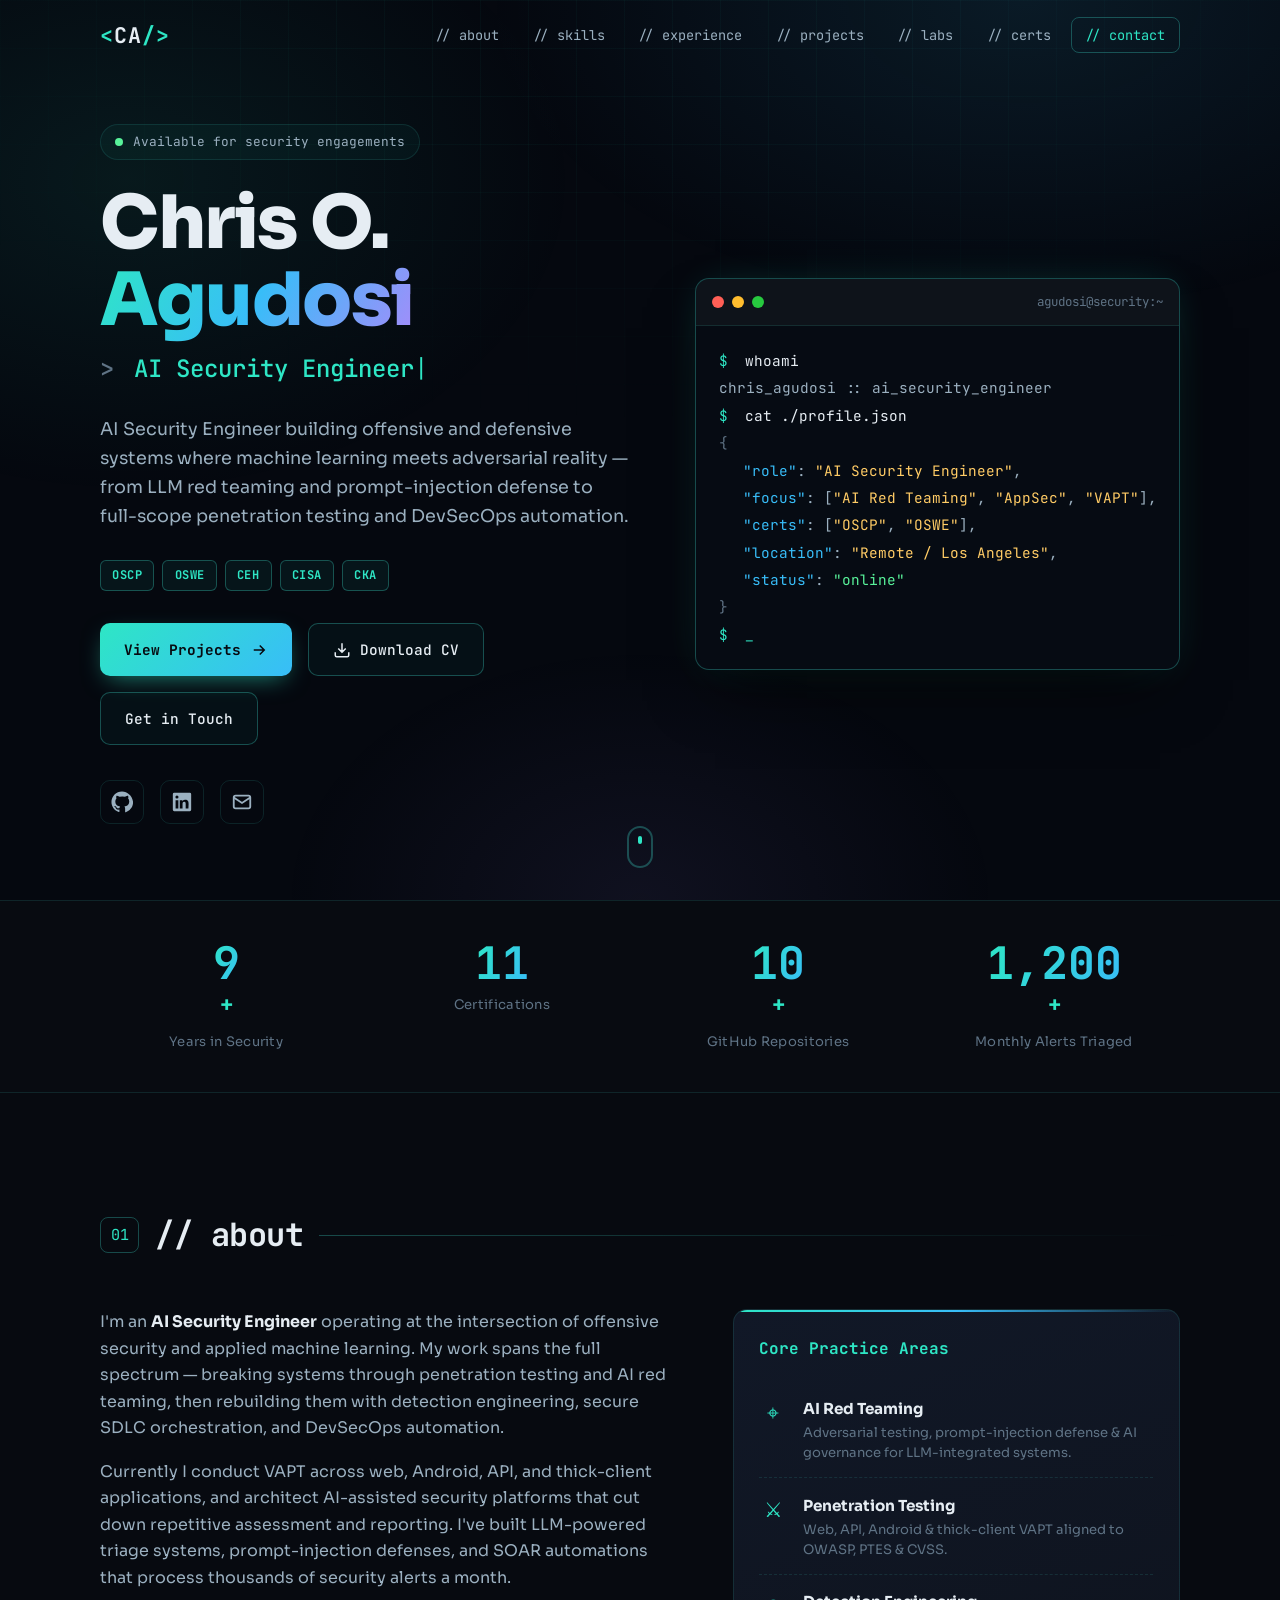
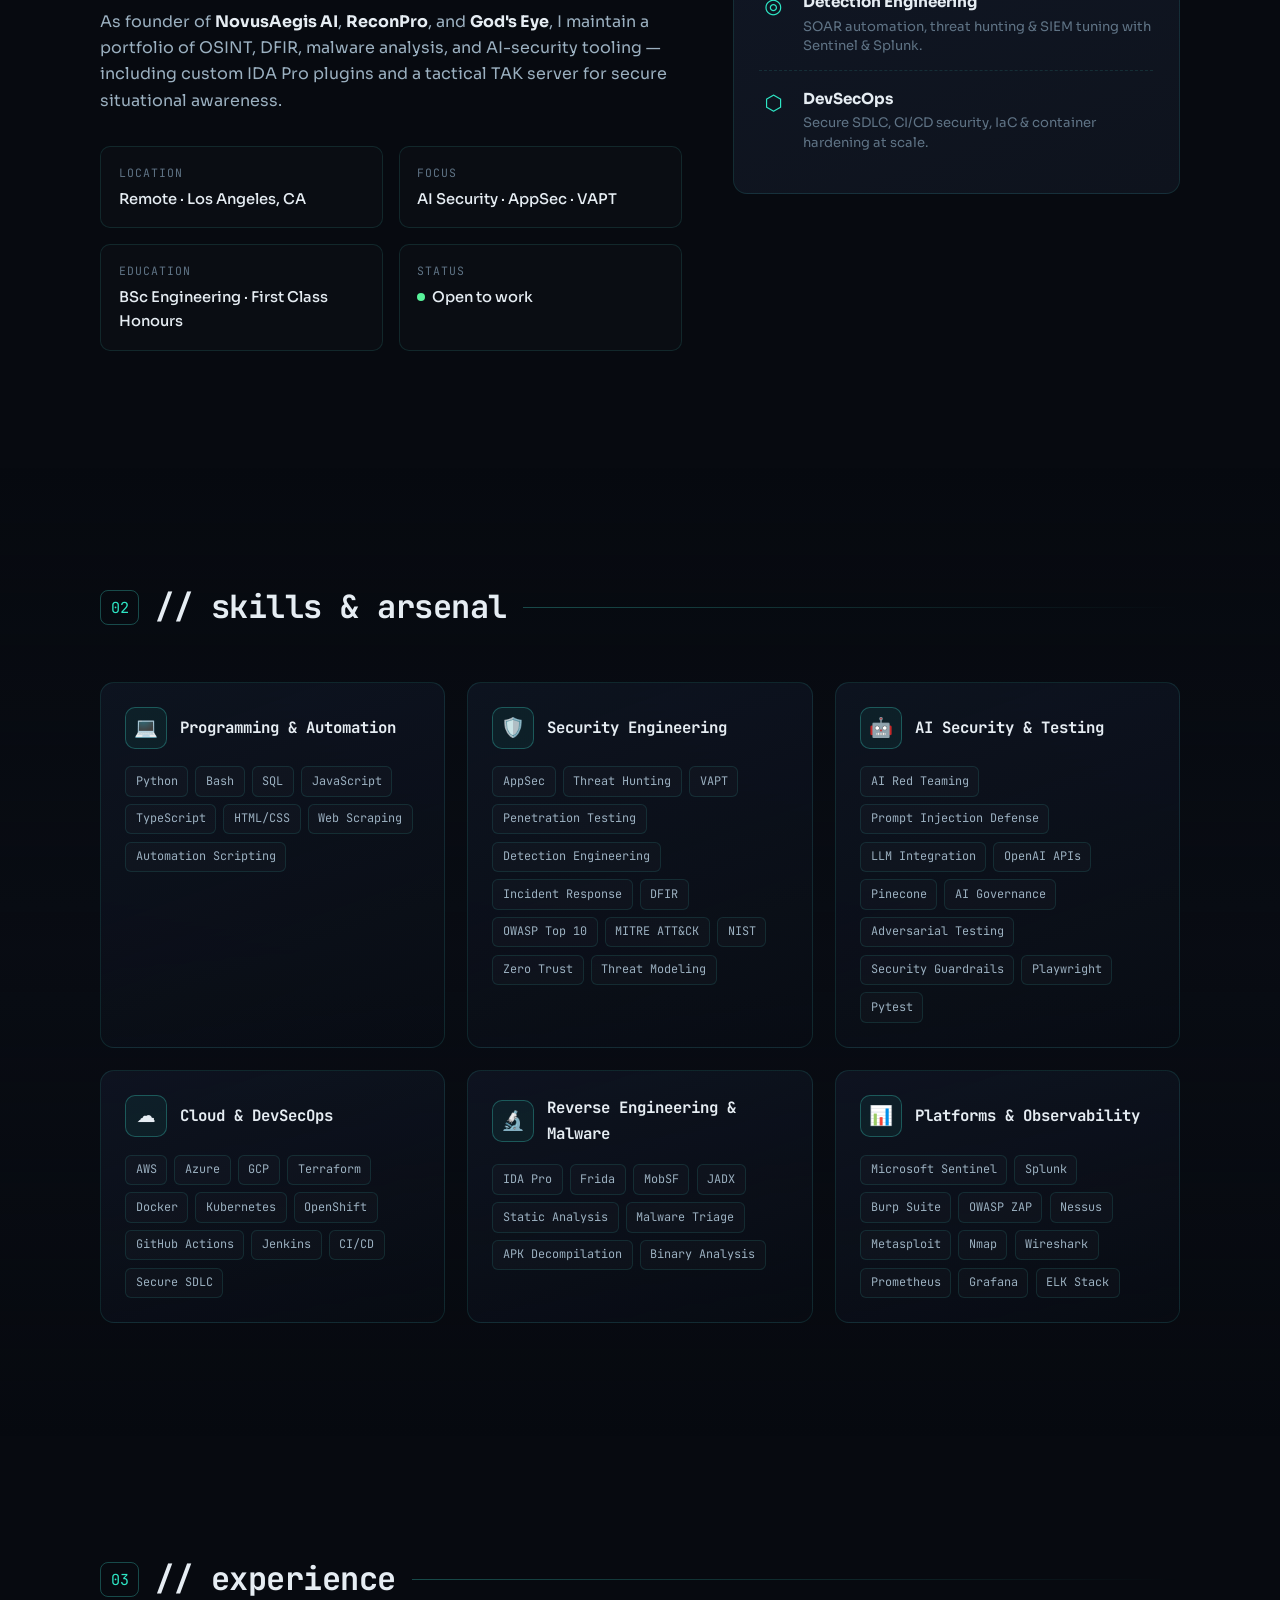
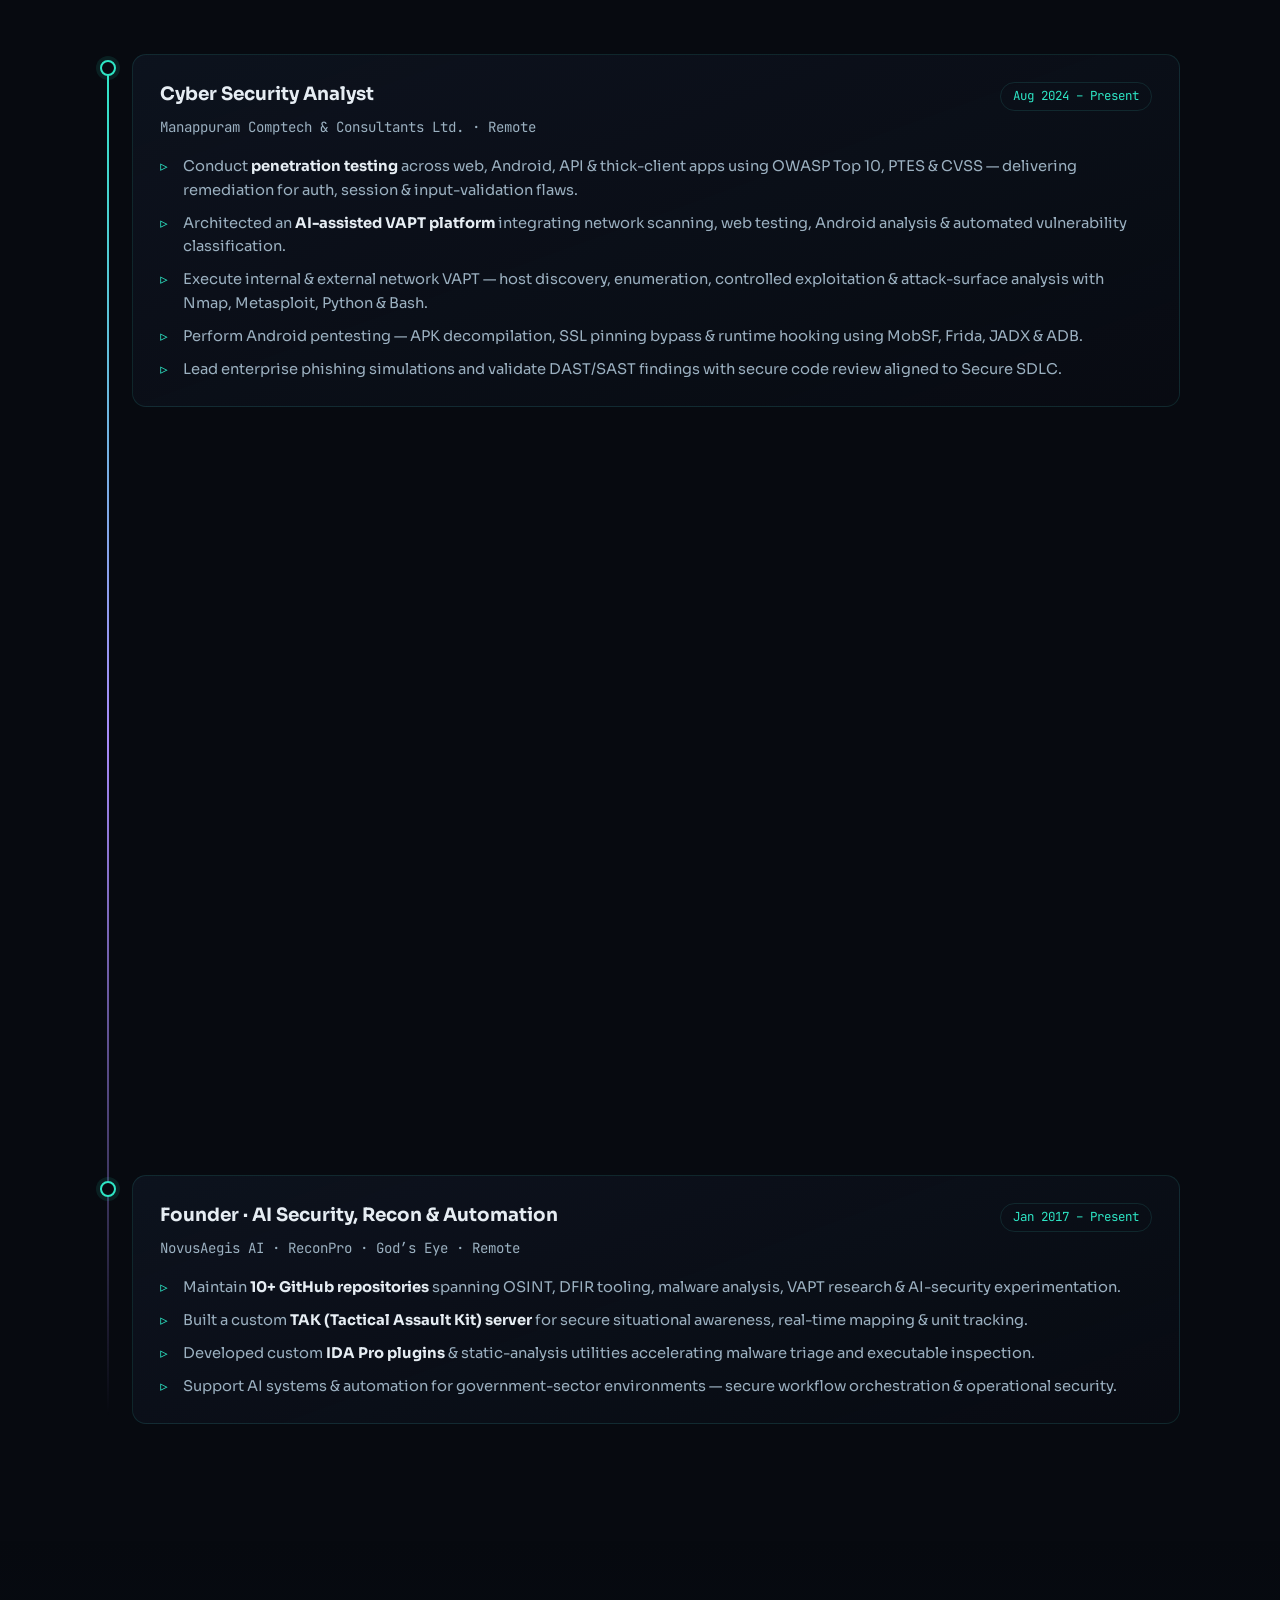
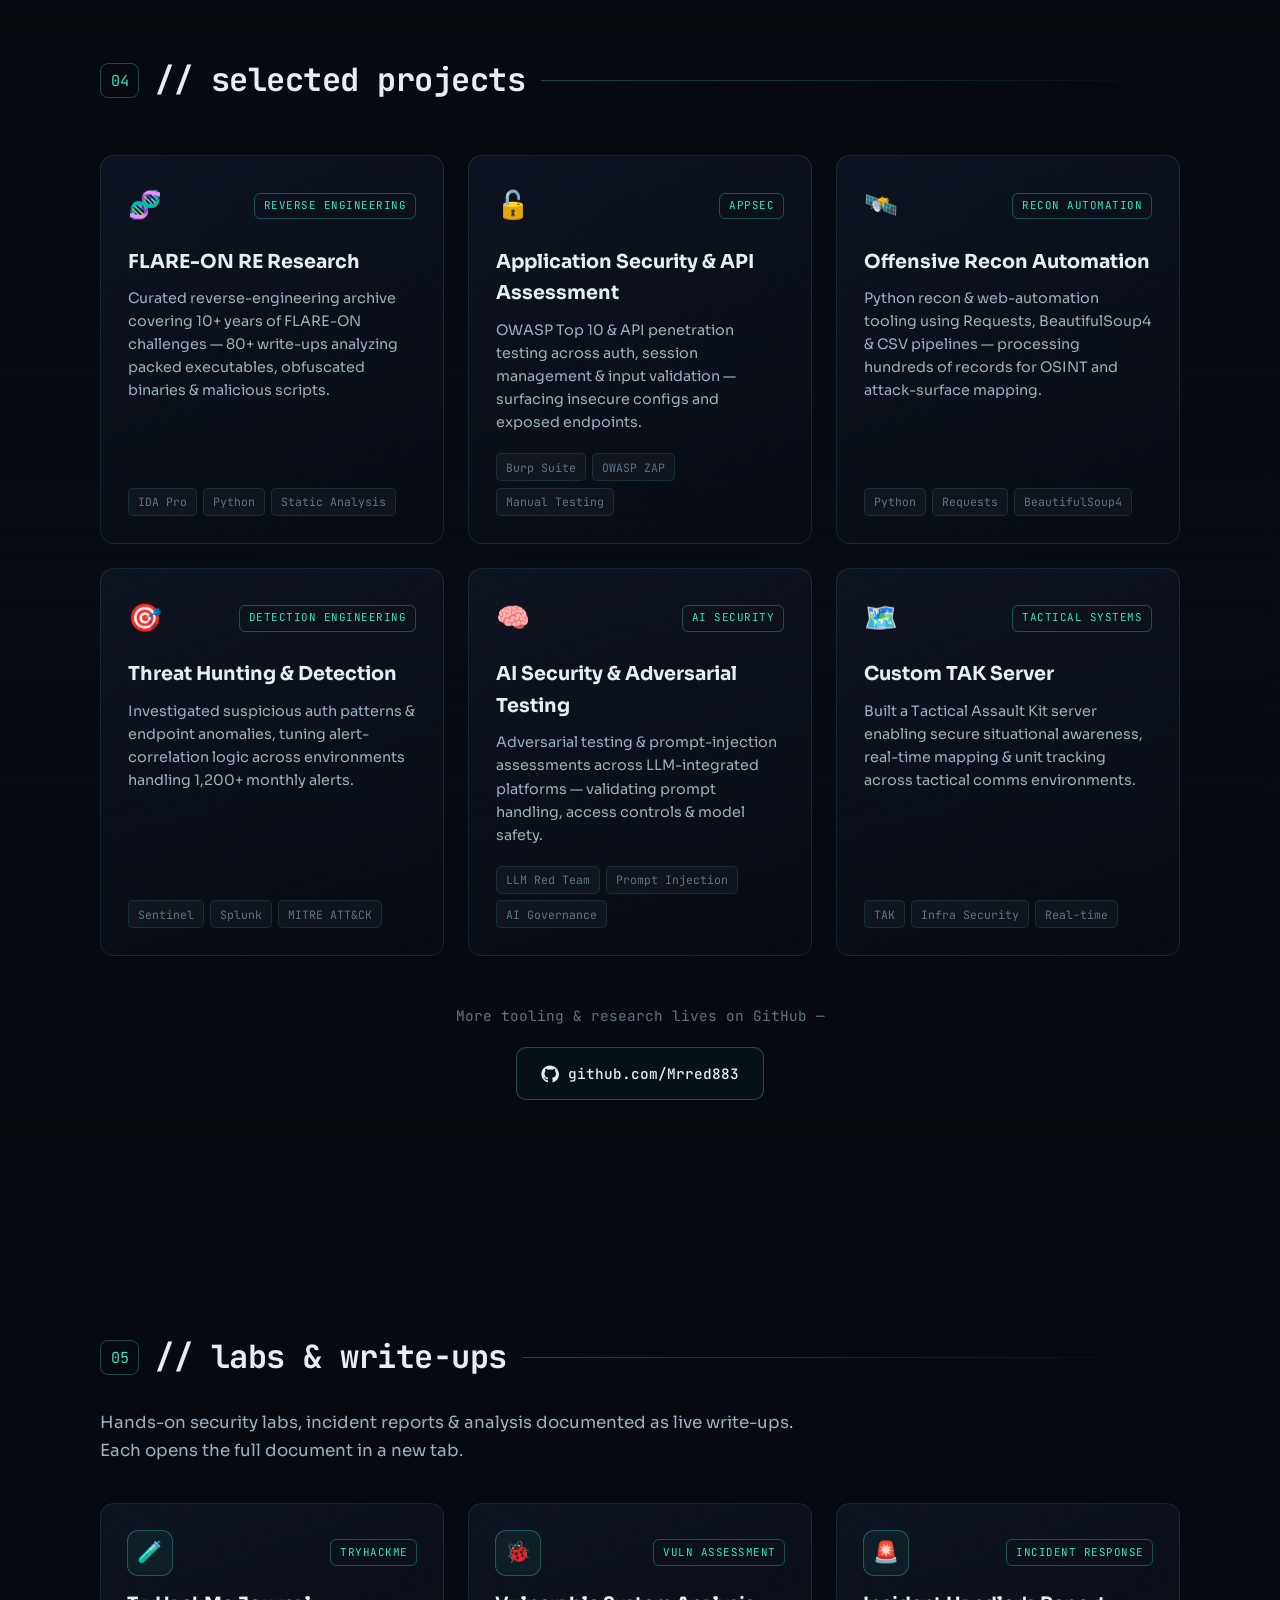
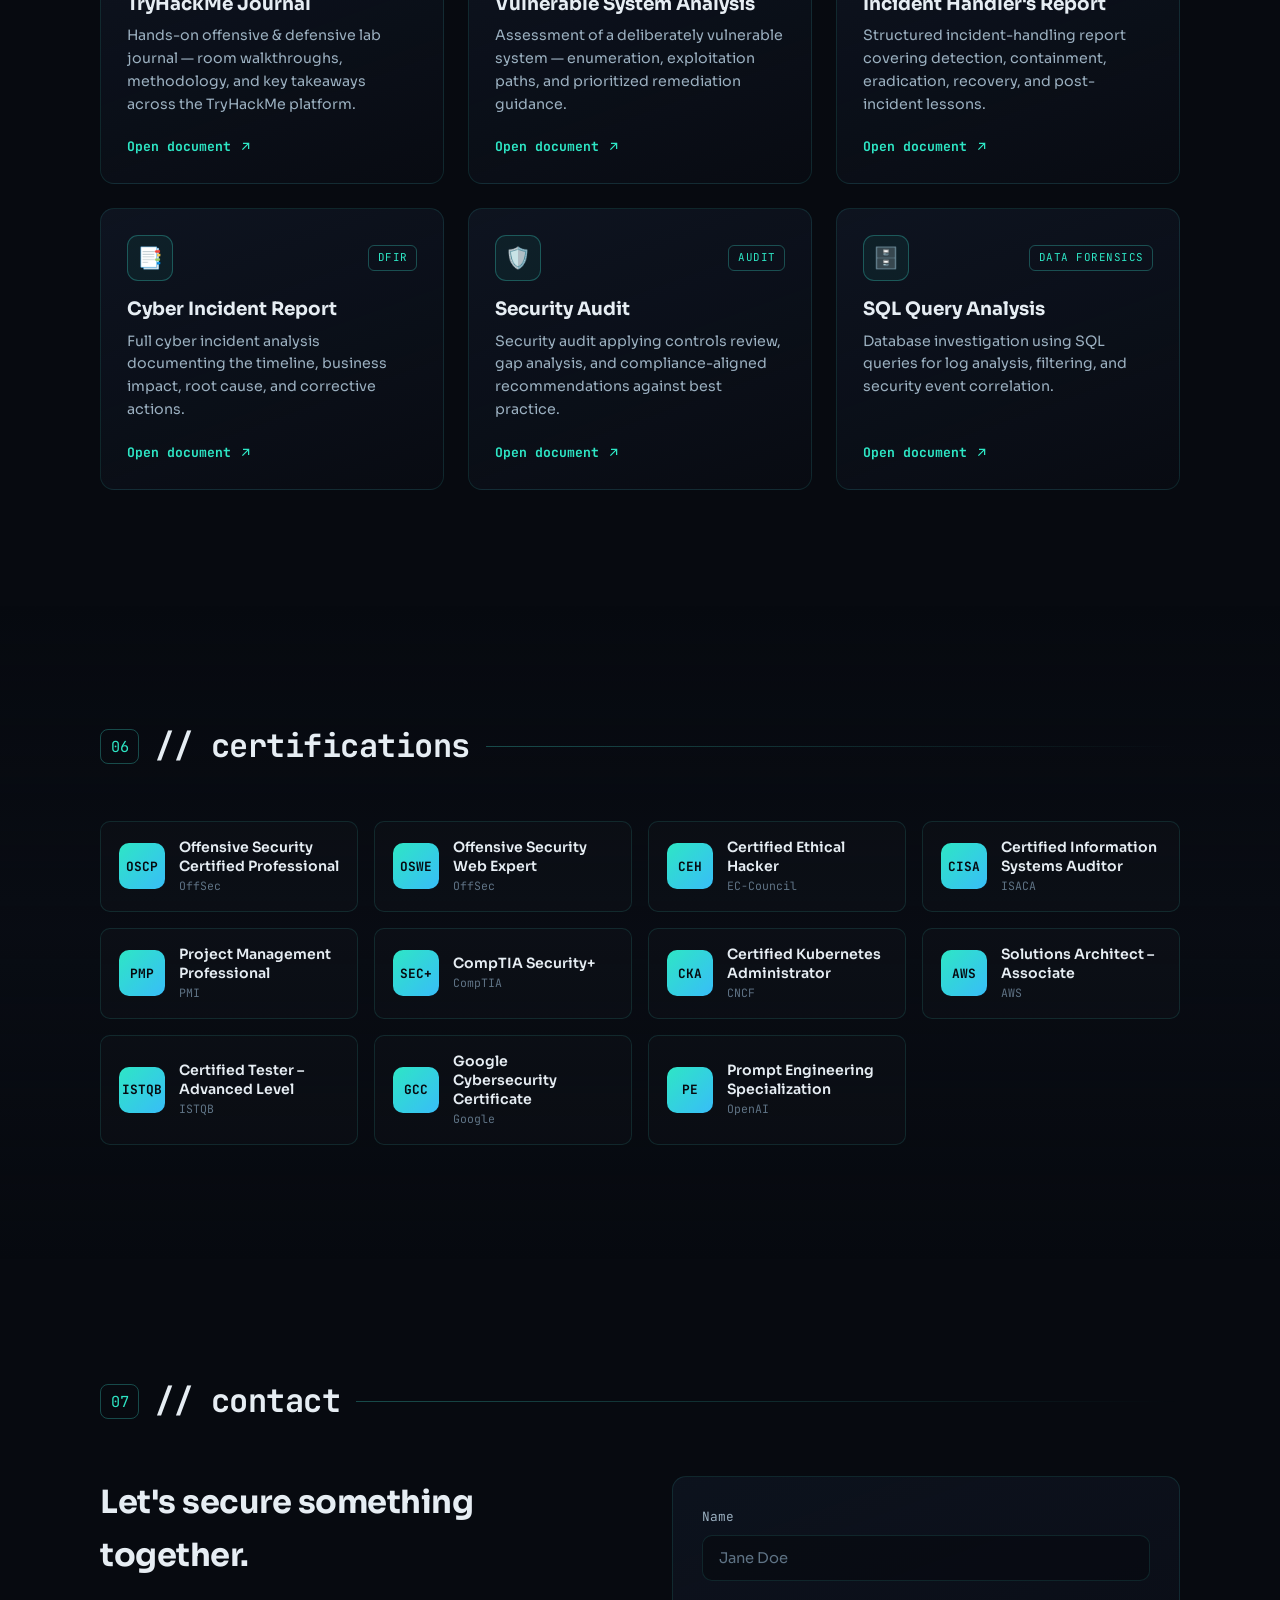
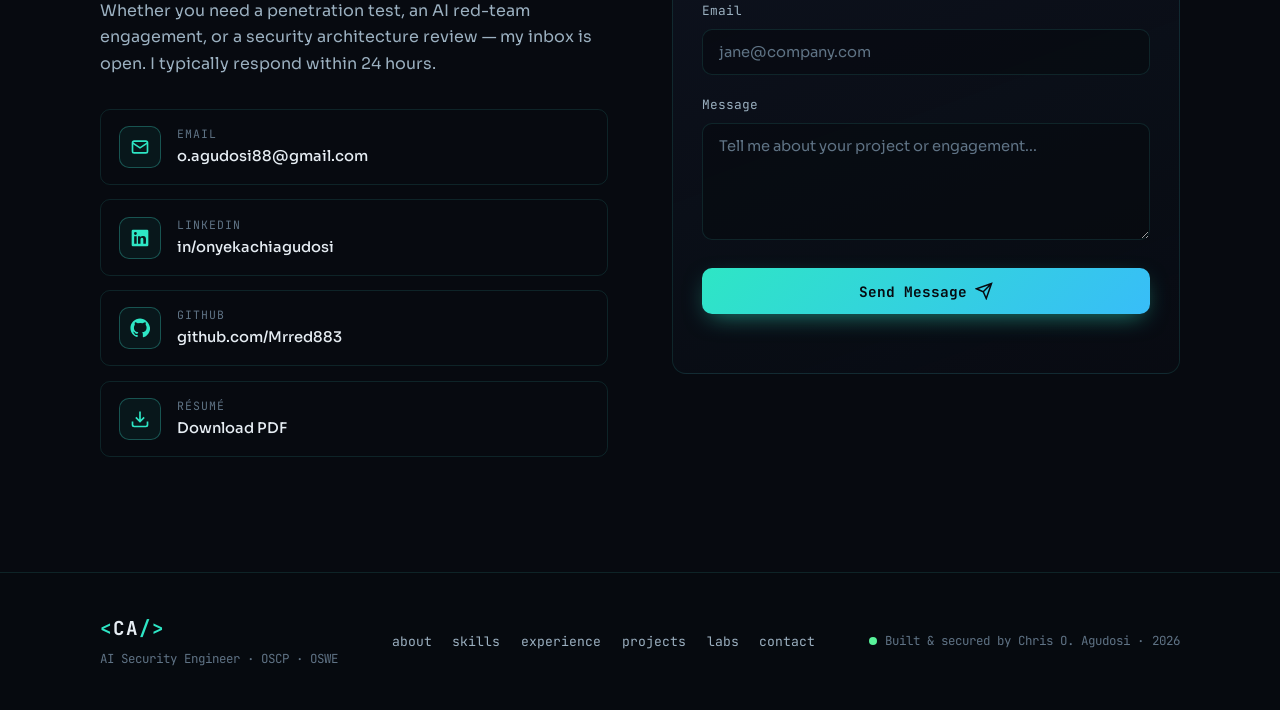
==== commit d68c692a: "Add Labs section, working contact form, resume download & mobile fixes - Add Labs & write-ups sectio" ====
--- a/index.html
+++ b/index.html
@@ -54,6 +54,7 @@
         <li><a href="#skills" class="nav-link">// skills</a></li>
         <li><a href="#experience" class="nav-link">// experience</a></li>
         <li><a href="#projects" class="nav-link">// projects</a></li>
+        <li><a href="#labs" class="nav-link">// labs</a></li>
         <li><a href="#certs" class="nav-link">// certs</a></li>
         <li><a href="#contact" class="nav-link nav-cta">// contact</a></li>
       </ul>
@@ -313,11 +314,31 @@
       </div>
     </section>
 
+    <!-- LABS -->
+    <section class="section" id="labs">
+      <div class="container">
+        <div class="section-head reveal">
+          <span class="section-index">05</span>
+          <h2 class="section-title">// labs &amp; write-ups</h2>
+          <div class="section-line"></div>
+        </div>
+
+        <p class="labs-intro reveal">
+          Hands-on security labs, incident reports & analysis documented as live write-ups.
+          Each opens the full document in a new tab.
+        </p>
+
+        <div class="labs-grid" id="labs-grid">
+          <!-- cards injected via JS -->
+        </div>
+      </div>
+    </section>
+
     <!-- CERTIFICATIONS -->
-    <section class="section" id="certs">
-      <div class="container">
-        <div class="section-head reveal">
-          <span class="section-index">05</span>
+    <section class="section section-alt" id="certs">
+      <div class="container">
+        <div class="section-head reveal">
+          <span class="section-index">06</span>
           <h2 class="section-title">// certifications</h2>
           <div class="section-line"></div>
         </div>
@@ -329,10 +350,10 @@
     </section>
 
     <!-- CONTACT -->
-    <section class="section section-alt" id="contact">
-      <div class="container">
-        <div class="section-head reveal">
-          <span class="section-index">06</span>
+    <section class="section" id="contact">
+      <div class="container">
+        <div class="section-head reveal">
+          <span class="section-index">07</span>
           <h2 class="section-title">// contact</h2>
           <div class="section-line"></div>
         </div>
@@ -430,6 +451,7 @@
         <a href="#skills">skills</a>
         <a href="#experience">experience</a>
         <a href="#projects">projects</a>
+        <a href="#labs">labs</a>
         <a href="#contact">contact</a>
       </div>
       <p class="footer-copy">
--- a/css/styles.css
+++ b/css/styles.css
@@ -479,6 +479,47 @@
 .projects-cta { text-align: center; margin-top: 3rem; }
 .projects-cta p { color: var(--text-mute); font-family: var(--font-mono); font-size: 0.9rem; margin-bottom: 1.2rem; }
 
+/* ---------- Labs ---------- */
+.labs-intro {
+  color: var(--text-dim); font-size: clamp(0.95rem, 2vw, 1.05rem);
+  max-width: 60ch; margin: -1.4rem 0 2.4rem;
+}
+.labs-grid { display: grid; grid-template-columns: repeat(auto-fill, minmax(300px, 1fr)); gap: 1.5rem; }
+.lab-card {
+  display: flex; flex-direction: column; height: 100%;
+  border: 1px solid var(--border); border-radius: var(--radius);
+  background: linear-gradient(160deg, rgba(17, 24, 39, 0.7), rgba(10, 14, 22, 0.5));
+  padding: 1.6rem; color: inherit;
+  transition: transform 0.3s var(--ease), border-color 0.3s, box-shadow 0.3s;
+  position: relative; overflow: hidden;
+}
+.lab-card::before {
+  content: ""; position: absolute; left: 0; top: 0; bottom: 0; width: 3px;
+  background: linear-gradient(180deg, var(--accent), var(--accent-3));
+  transform: scaleY(0); transform-origin: top; transition: transform 0.35s var(--ease);
+}
+.lab-card:hover { transform: translateY(-6px); border-color: var(--border-strong); box-shadow: 0 24px 50px -24px rgba(0,0,0,0.7); }
+.lab-card:hover::before { transform: scaleY(1); }
+.lab-card:focus-visible { outline: 2px solid var(--accent); outline-offset: 3px; }
+.lab-top { display: flex; align-items: center; justify-content: space-between; margin-bottom: 1rem; }
+.lab-icon {
+  font-size: 1.3rem; width: 46px; height: 46px; display: grid; place-items: center;
+  border: 1px solid var(--border-strong); border-radius: 11px; background: rgba(46, 230, 197, 0.06);
+}
+.lab-tag {
+  font-family: var(--font-mono); font-size: 0.68rem; color: var(--accent);
+  border: 1px solid var(--border-strong); border-radius: 6px; padding: 0.2rem 0.55rem;
+  letter-spacing: 0.5px; text-transform: uppercase;
+}
+.lab-title { font-size: 1.15rem; font-weight: 700; margin-bottom: 0.55rem; line-height: 1.3; }
+.lab-desc { color: var(--text-dim); font-size: 0.89rem; line-height: 1.6; margin-bottom: 1.3rem; flex: 1; }
+.lab-link {
+  display: inline-flex; align-items: center; gap: 0.45rem; align-self: flex-start;
+  font-family: var(--font-mono); font-size: 0.82rem; font-weight: 700; color: var(--accent);
+}
+.lab-link svg { transition: transform 0.25s var(--ease); }
+.lab-card:hover .lab-link svg { transform: translate(2px, -2px); }
+
 /* ---------- Certifications ---------- */
 .certs-grid { display: grid; grid-template-columns: repeat(auto-fill, minmax(230px, 1fr)); gap: 1rem; }
 .cert-card {
@@ -536,9 +577,17 @@
   outline: none; border-color: var(--accent); box-shadow: 0 0 0 3px rgba(46, 230, 197, 0.12);
 }
 .hidden-field { display: none; }
-.form-note { font-family: var(--font-mono); font-size: 0.82rem; margin-top: 0.9rem; min-height: 1.2em; }
+.form-note { font-family: var(--font-mono); font-size: 0.82rem; margin-top: 0.9rem; min-height: 1.2em; color: var(--text-dim); }
 .form-note.ok { color: var(--ok); }
 .form-note.err { color: var(--danger); }
+.form-note a { color: inherit; text-decoration: underline; text-underline-offset: 3px; font-weight: 700; }
+.form-note a:hover { color: var(--accent); }
+.dots::after { content: ''; animation: dots 1.4s steps(4) infinite; }
+@keyframes dots { 0% { content: ''; } 25% { content: '.'; } 50% { content: '..'; } 75% { content: '...'; } }
+
+.btn.loading { opacity: 0.65; pointer-events: none; cursor: progress; }
+.btn.loading svg { animation: spin 0.8s linear infinite; }
+@keyframes spin { to { transform: rotate(360deg); } }
 
 /* ---------- Footer ---------- */
 .footer { border-top: 1px solid var(--border); padding: 2.5rem 0; background: rgba(7, 10, 16, 0.6); }
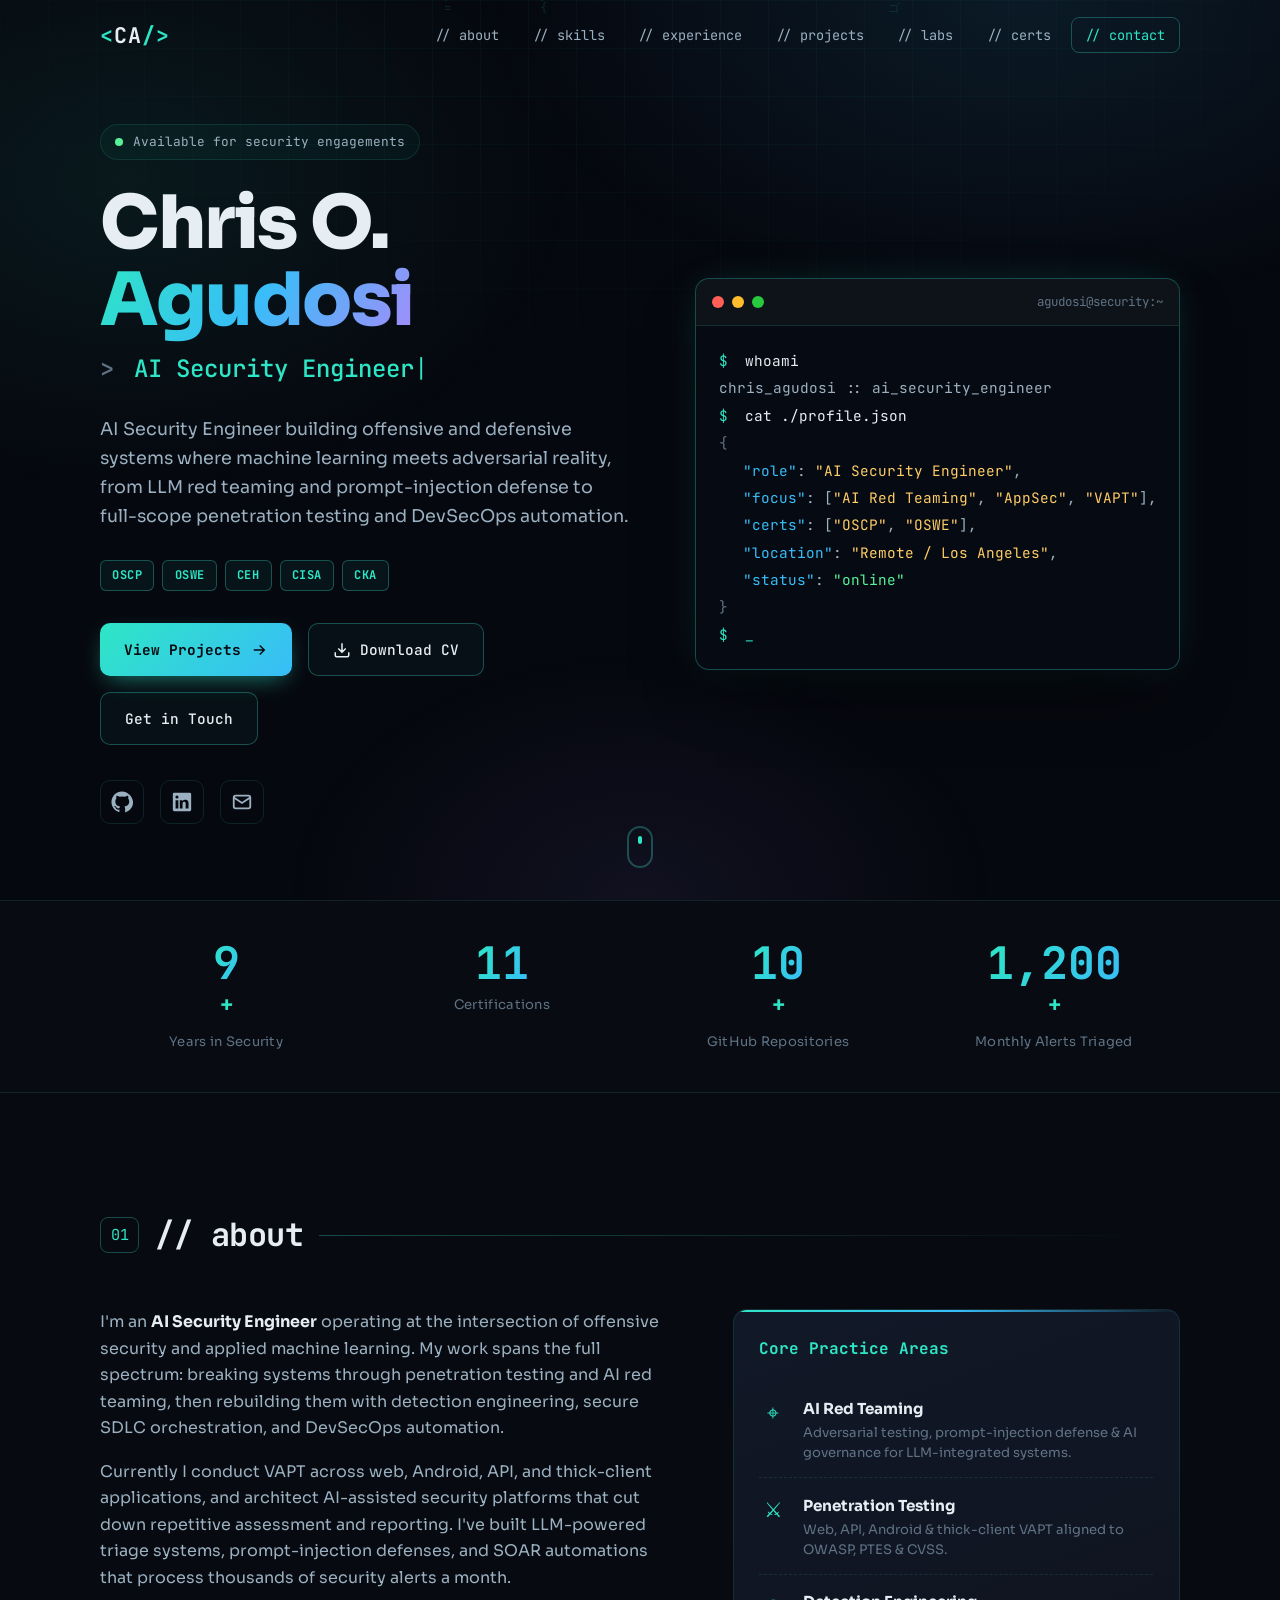
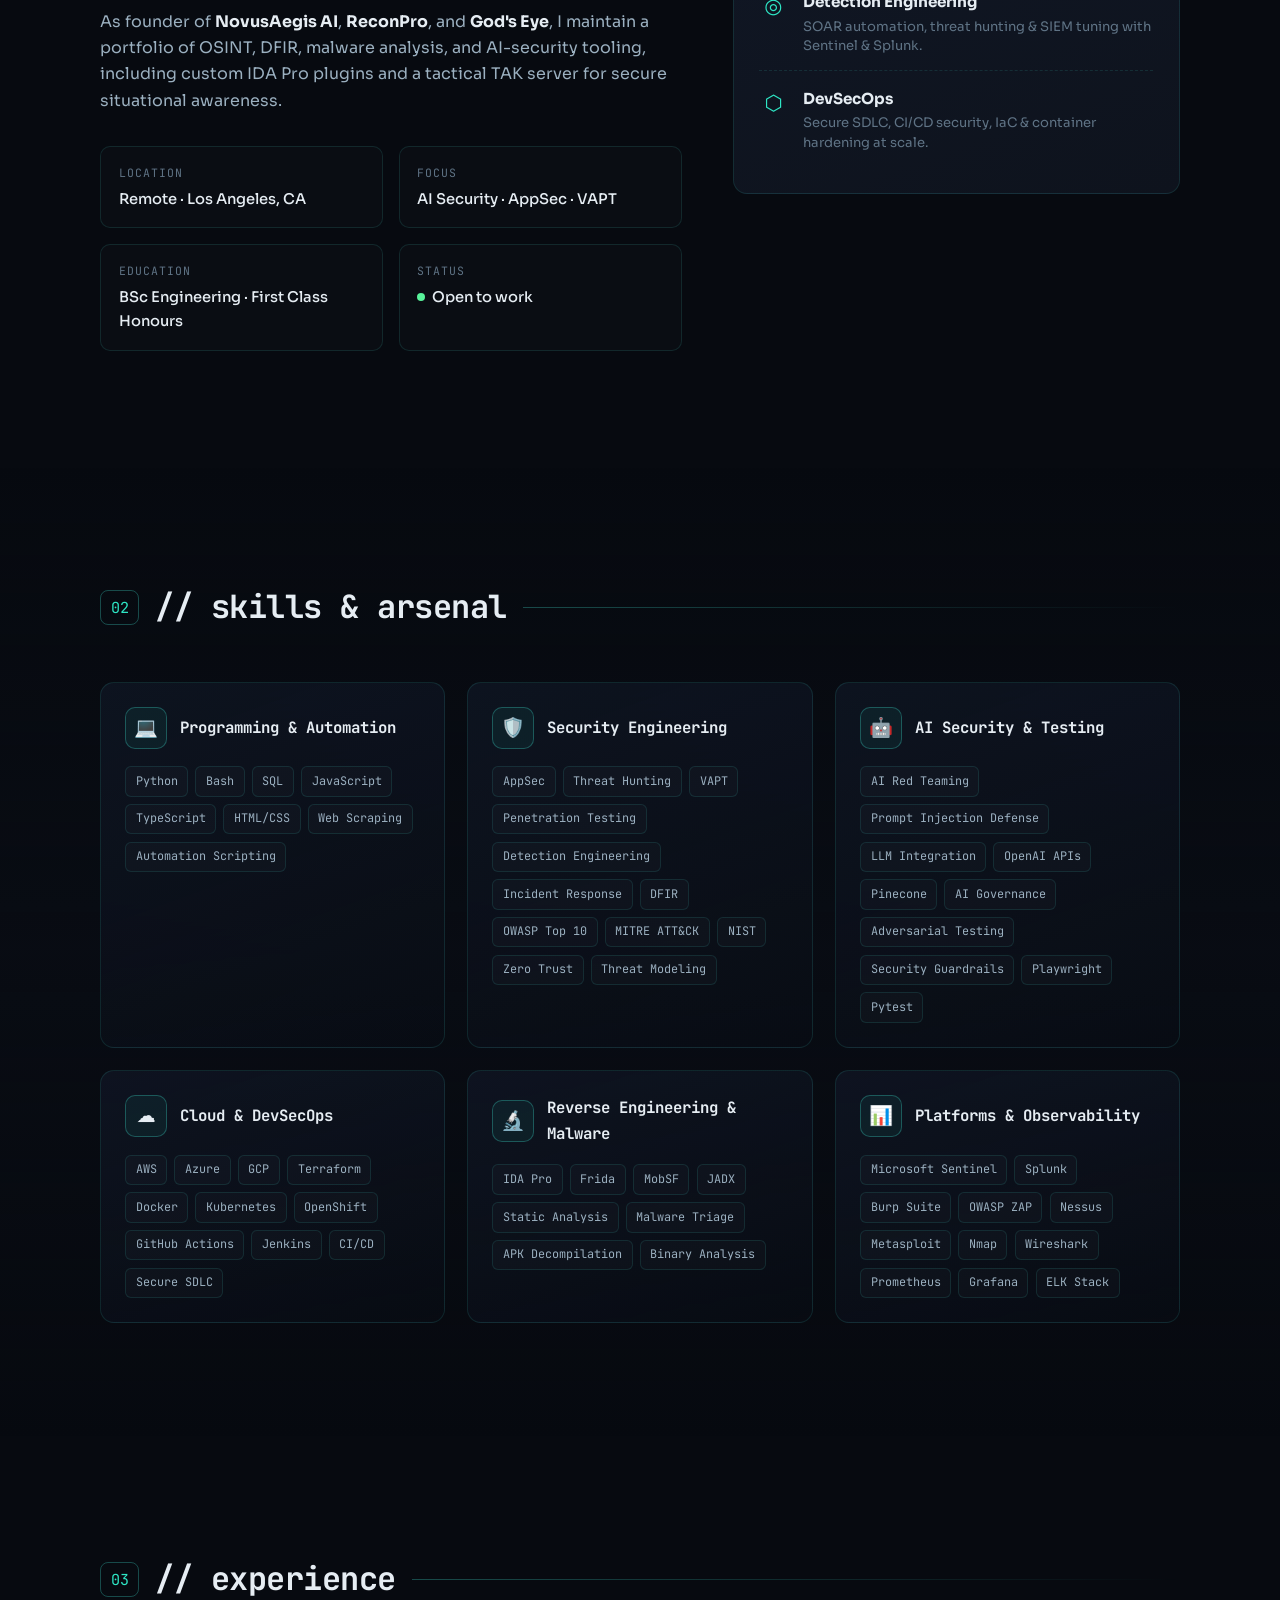
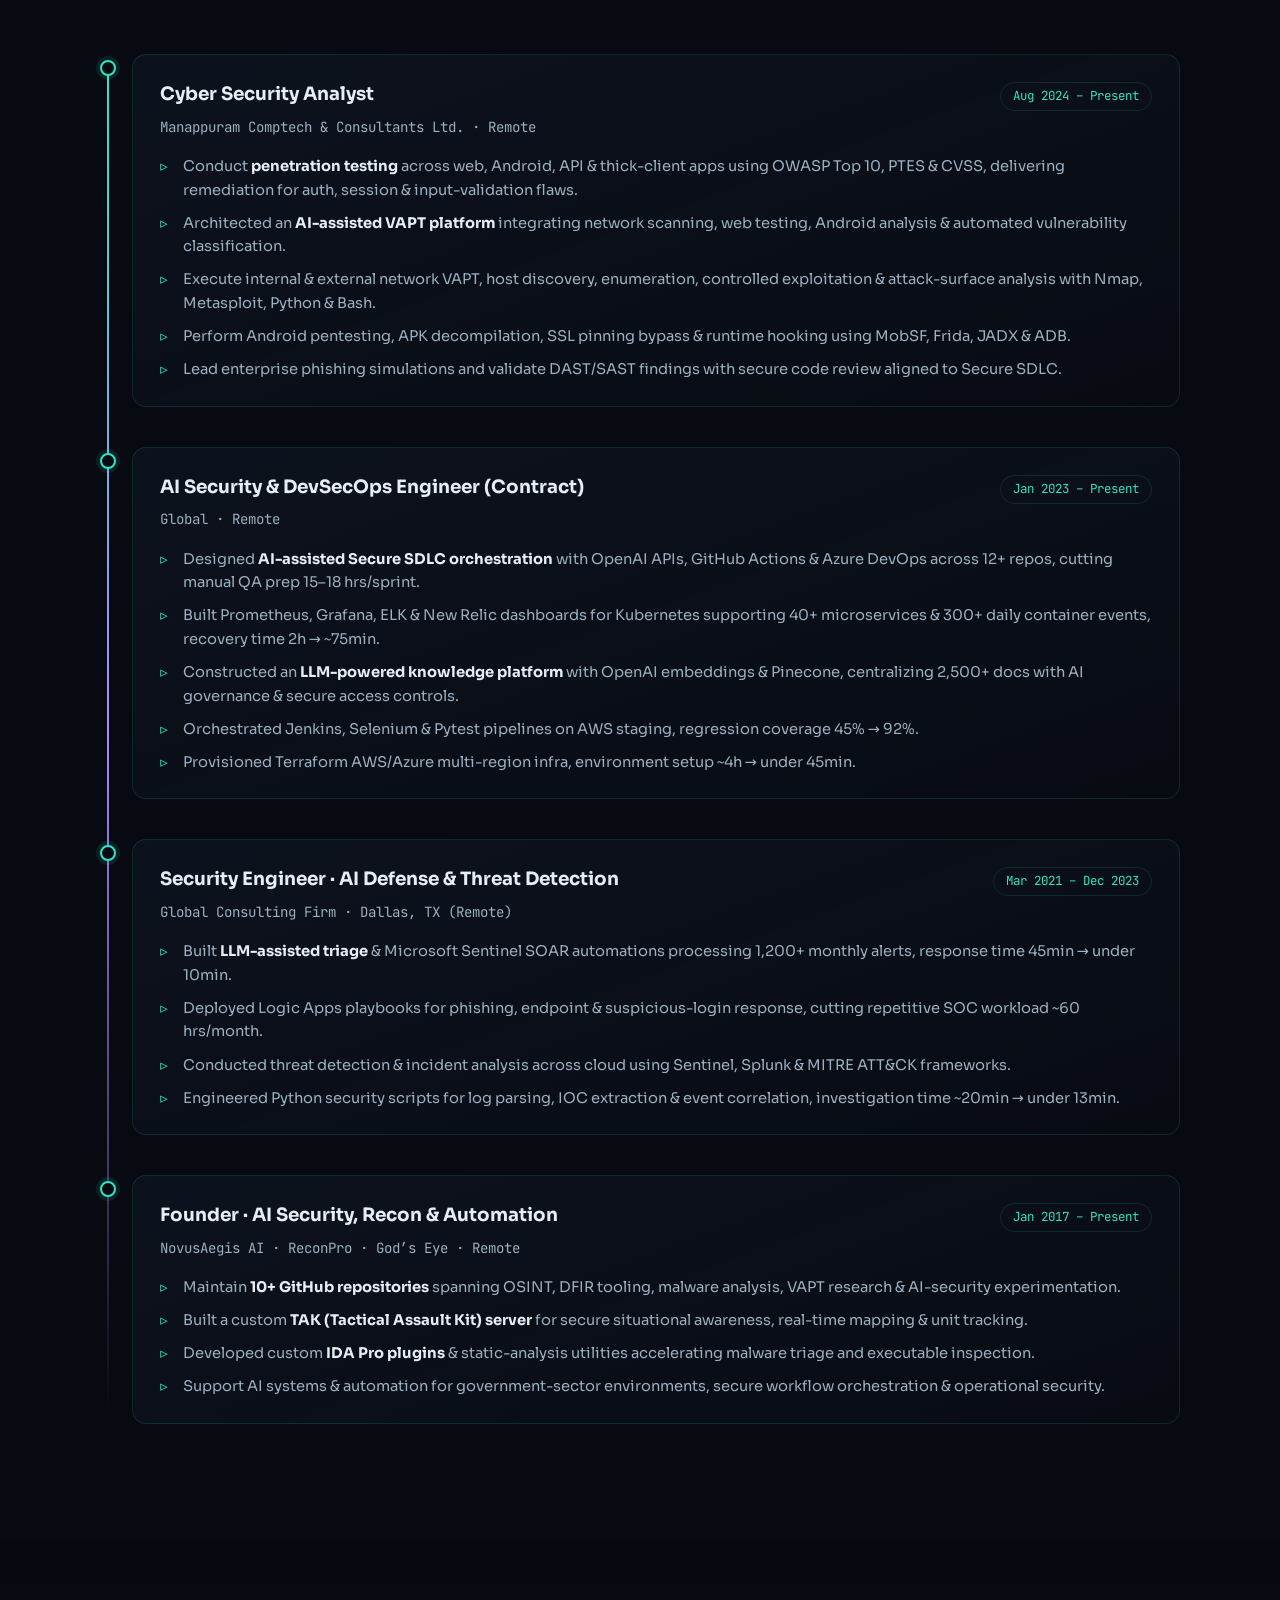
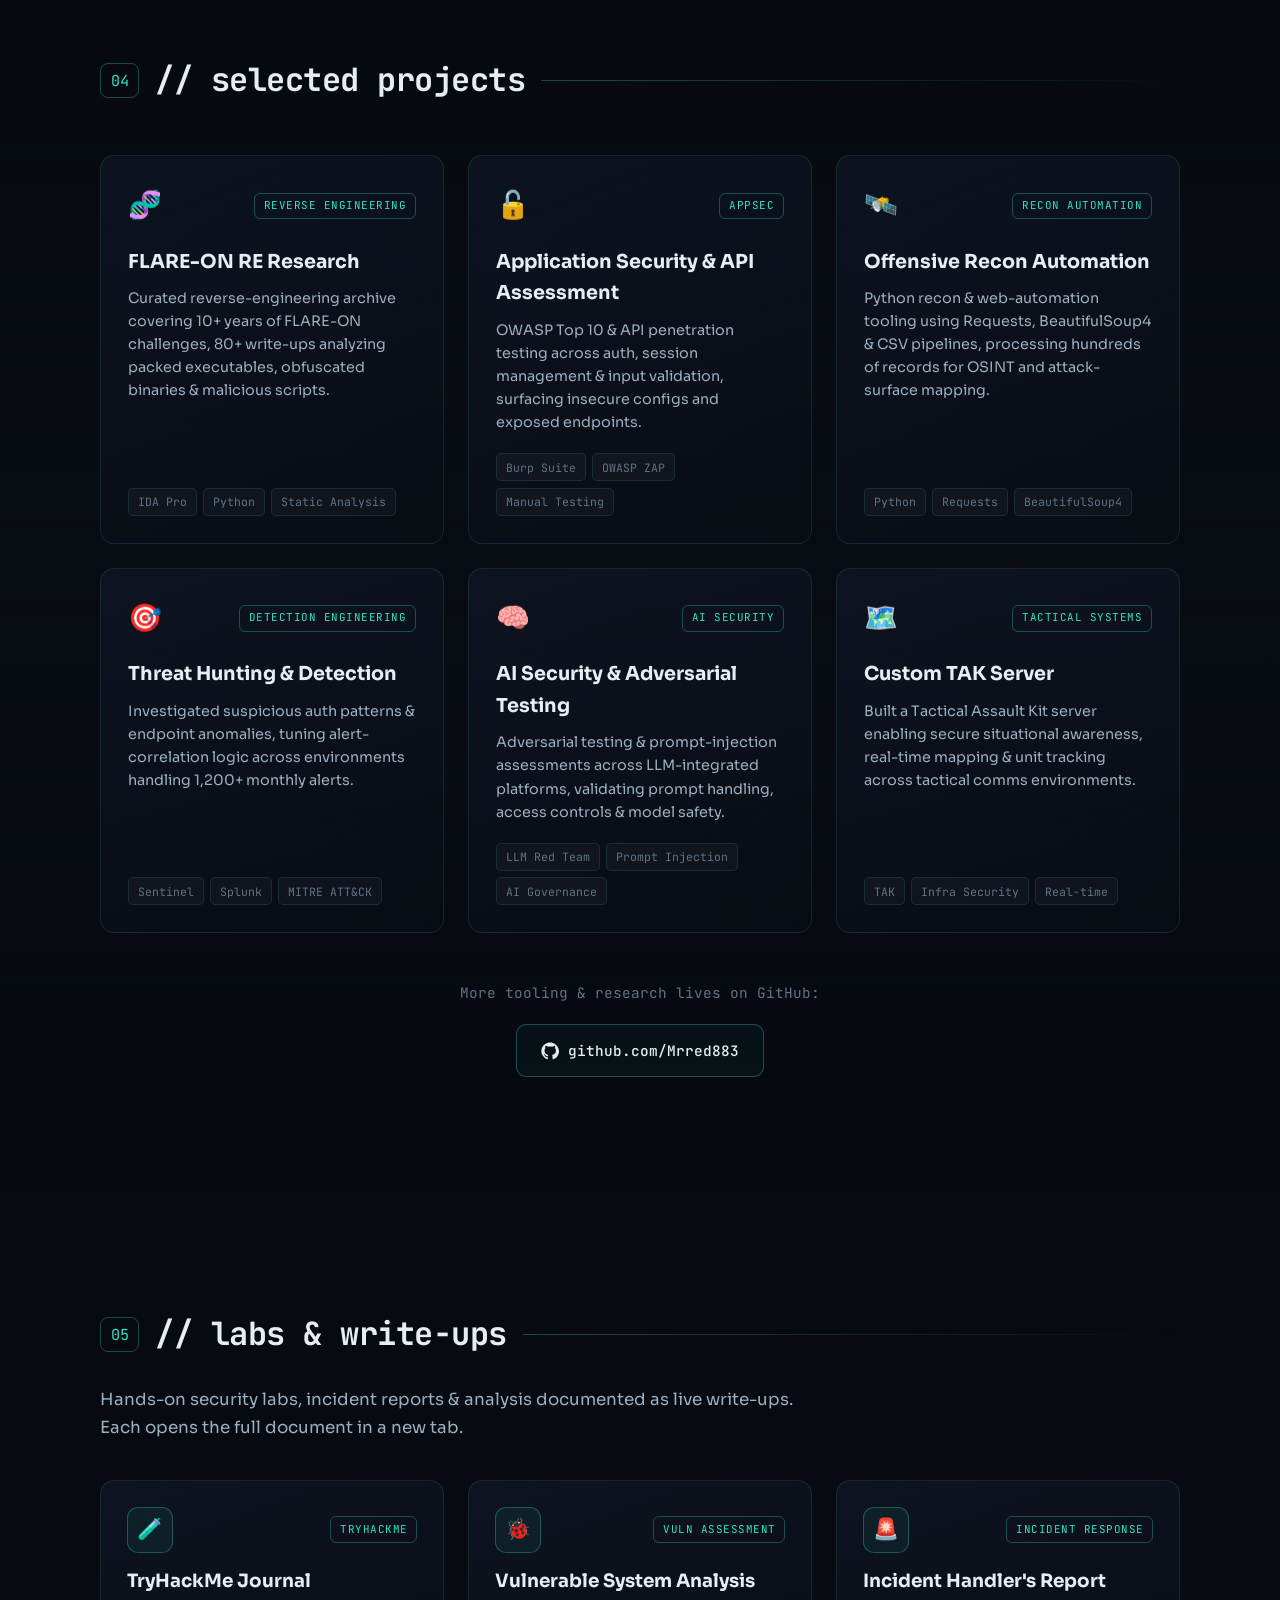
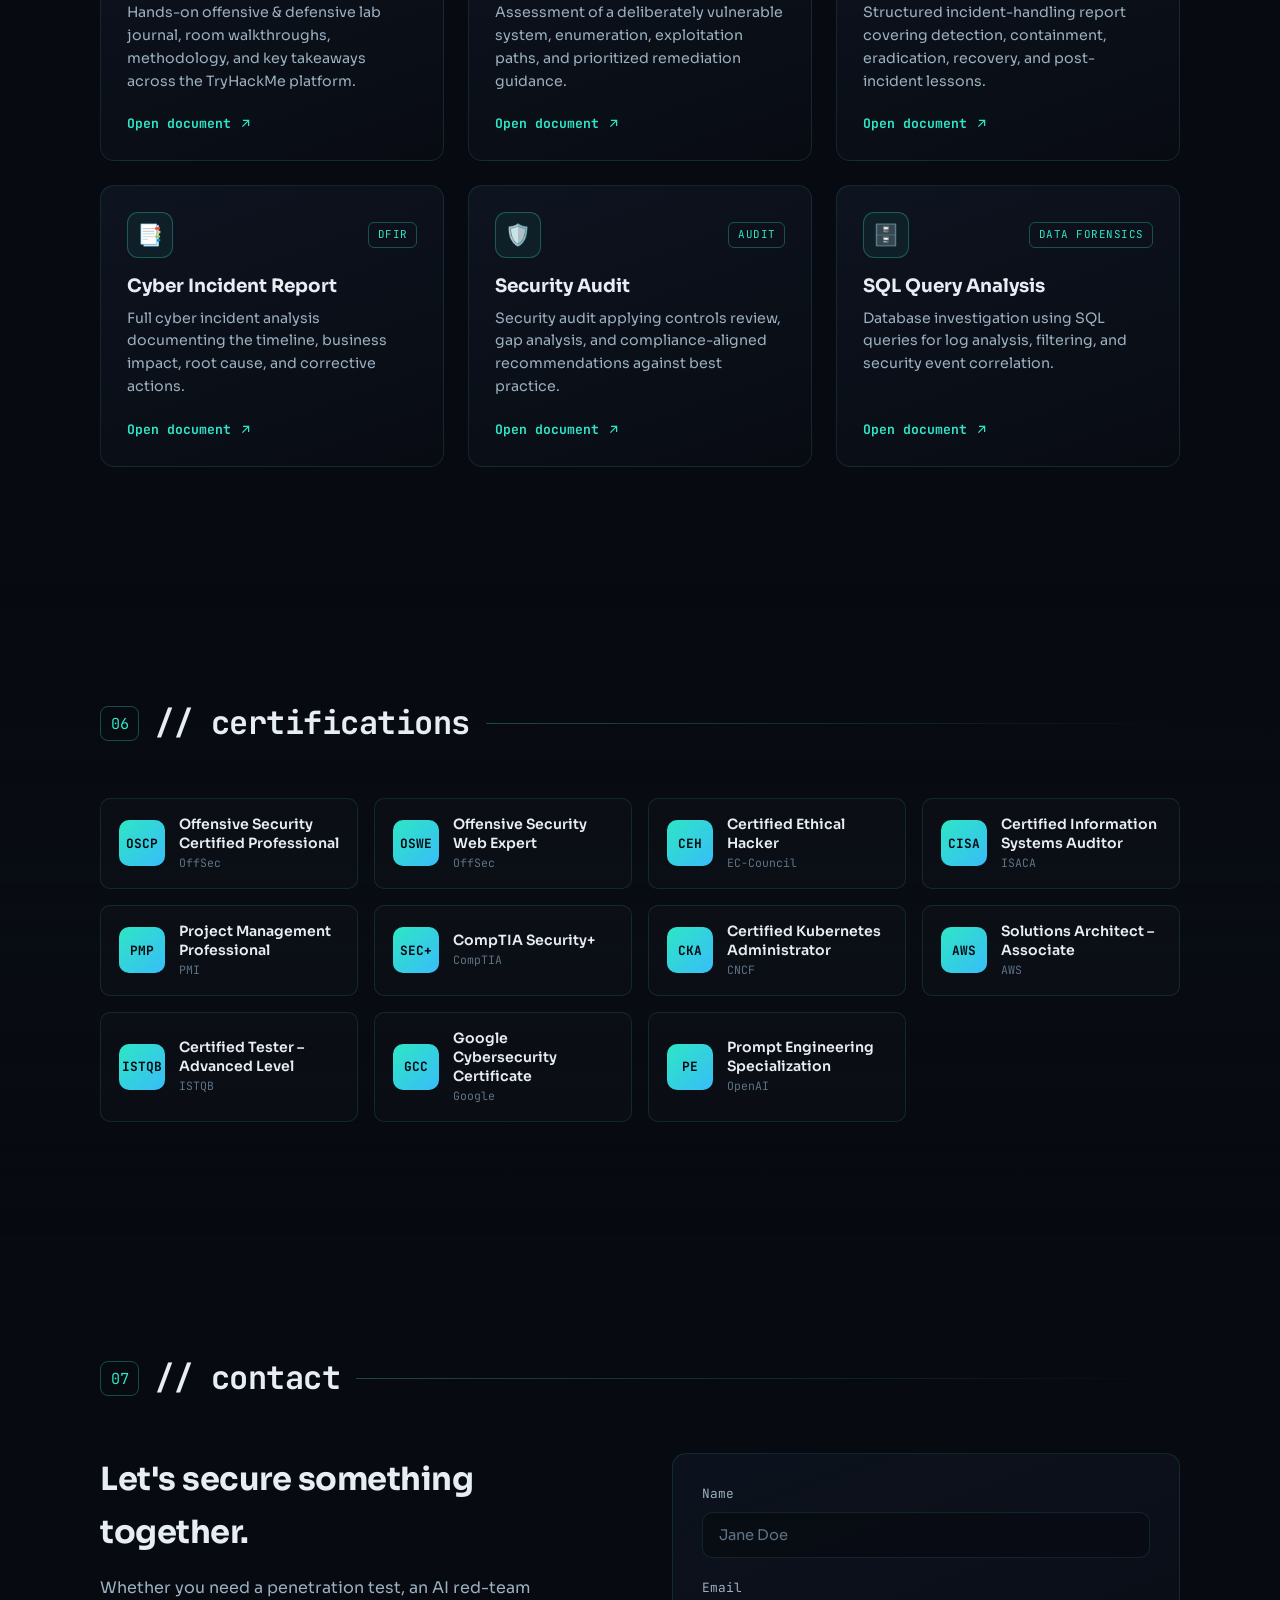
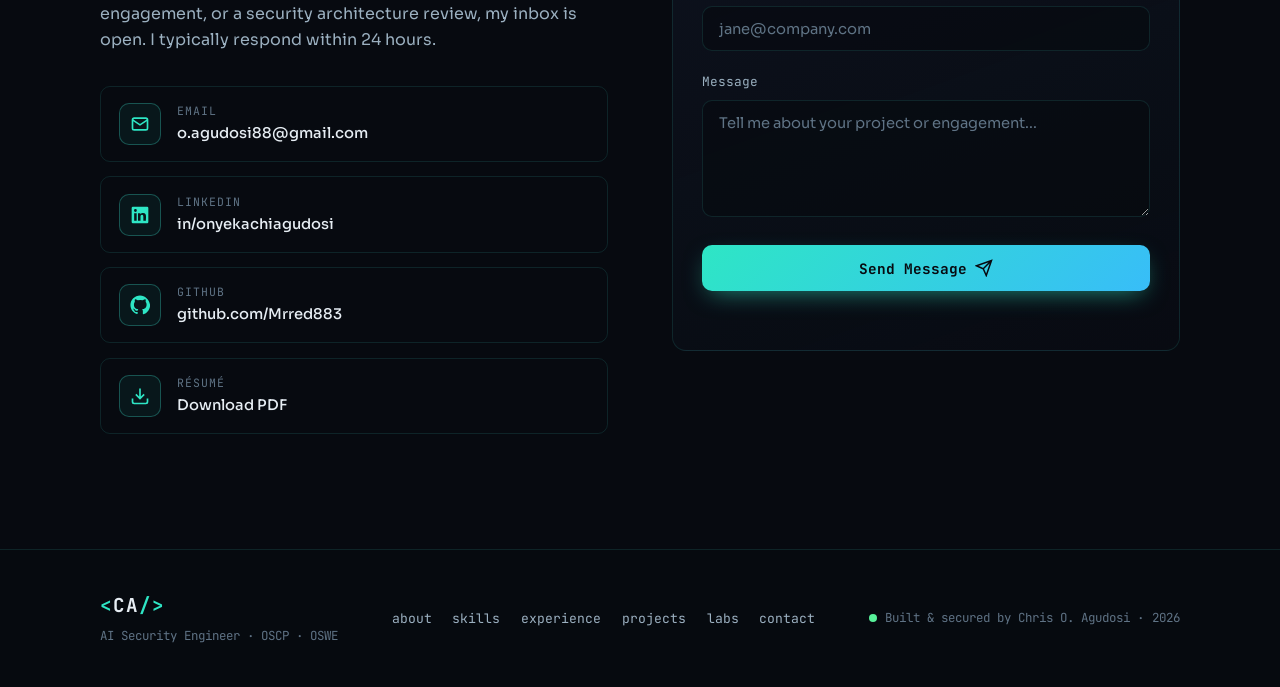
==== commit acb4d673: "Remove em-dashes across all content and config files Replace em-dashes with context-appropriate punc" ====
--- a/index.html
+++ b/index.html
@@ -3,16 +3,16 @@
 <head>
   <meta charset="UTF-8" />
   <meta name="viewport" content="width=device-width, initial-scale=1.0" />
-  <meta name="description" content="Chris O. Agudosi — AI Security Engineer specializing in Application Security, Penetration Testing, AI Red Teaming, and DevSecOps. OSCP, OSWE certified." />
+  <meta name="description" content="Chris O. Agudosi | AI Security Engineer specializing in Application Security, Penetration Testing, AI Red Teaming, and DevSecOps. OSCP, OSWE certified." />
   <meta name="author" content="Chris O. Agudosi" />
   <meta name="theme-color" content="#0a0e16" />
 
   <!-- Open Graph -->
-  <meta property="og:title" content="Chris O. Agudosi — AI Security Engineer" />
+  <meta property="og:title" content="Chris O. Agudosi | AI Security Engineer" />
   <meta property="og:description" content="AI Security Engineer | OSCP | OSWE | AppSec | Applied AI Security" />
   <meta property="og:type" content="website" />
 
-  <title>Chris O. Agudosi — AI Security Engineer</title>
+  <title>Chris O. Agudosi | AI Security Engineer</title>
 
   <link rel="preconnect" href="https://fonts.googleapis.com" />
   <link rel="preconnect" href="https://fonts.gstatic.com" crossorigin />
@@ -82,7 +82,7 @@
           </h2>
           <p class="hero-desc">
             AI Security Engineer building offensive and defensive systems where
-            machine learning meets adversarial reality — from LLM red teaming and
+            machine learning meets adversarial reality, from LLM red teaming and
             prompt-injection defense to full-scope penetration testing and DevSecOps automation.
           </p>
 
@@ -184,7 +184,7 @@
             <p>
               I'm an <strong>AI Security Engineer</strong> operating at the intersection of
               offensive security and applied machine learning. My work spans the full
-              spectrum — breaking systems through penetration testing and AI red teaming,
+              spectrum: breaking systems through penetration testing and AI red teaming,
               then rebuilding them with detection engineering, secure SDLC orchestration,
               and DevSecOps automation.
             </p>
@@ -198,7 +198,7 @@
             <p>
               As founder of <strong>NovusAegis AI</strong>, <strong>ReconPro</strong>, and
               <strong>God's Eye</strong>, I maintain a portfolio of OSINT, DFIR, malware
-              analysis, and AI-security tooling — including custom IDA Pro plugins and a
+              analysis, and AI-security tooling, including custom IDA Pro plugins and a
               tactical TAK server for secure situational awareness.
             </p>
 
@@ -305,7 +305,7 @@
         </div>
 
         <div class="projects-cta reveal">
-          <p>More tooling & research lives on GitHub —</p>
+          <p>More tooling & research lives on GitHub:</p>
           <a href="https://github.com/Mrred883" target="_blank" rel="noopener noreferrer" class="btn btn-ghost">
             <svg viewBox="0 0 24 24" width="18" height="18" fill="currentColor"><path d="M12 .5C5.7.5.5 5.7.5 12c0 5.1 3.3 9.4 7.9 10.9.6.1.8-.2.8-.6v-2c-3.2.7-3.9-1.5-3.9-1.5-.5-1.3-1.3-1.7-1.3-1.7-1.1-.7.1-.7.1-.7 1.2.1 1.8 1.2 1.8 1.2 1 1.8 2.7 1.3 3.4 1 .1-.8.4-1.3.7-1.6-2.6-.3-5.3-1.3-5.3-5.7 0-1.3.5-2.3 1.2-3.1-.1-.3-.5-1.5.1-3.1 0 0 1-.3 3.3 1.2a11.5 11.5 0 0 1 6 0c2.3-1.5 3.3-1.2 3.3-1.2.6 1.6.2 2.8.1 3.1.8.8 1.2 1.8 1.2 3.1 0 4.4-2.7 5.4-5.3 5.7.4.4.8 1.1.8 2.2v3.3c0 .4.2.7.8.6 4.6-1.5 7.9-5.8 7.9-10.9C23.5 5.7 18.3.5 12 .5z"/></svg>
             github.com/Mrred883
@@ -363,7 +363,7 @@
             <h3>Let's secure something together.</h3>
             <p>
               Whether you need a penetration test, an AI red-team engagement, or a
-              security architecture review — my inbox is open. I typically respond
+              security architecture review, my inbox is open. I typically respond
               within 24 hours.
             </p>
 
--- a/css/styles.css
+++ b/css/styles.css
@@ -1,5 +1,5 @@
 /* ============================================================
-   Chris O. Agudosi — Cybersecurity Portfolio
+   Chris O. Agudosi, Cybersecurity Portfolio
    ============================================================ */
 
 :root {
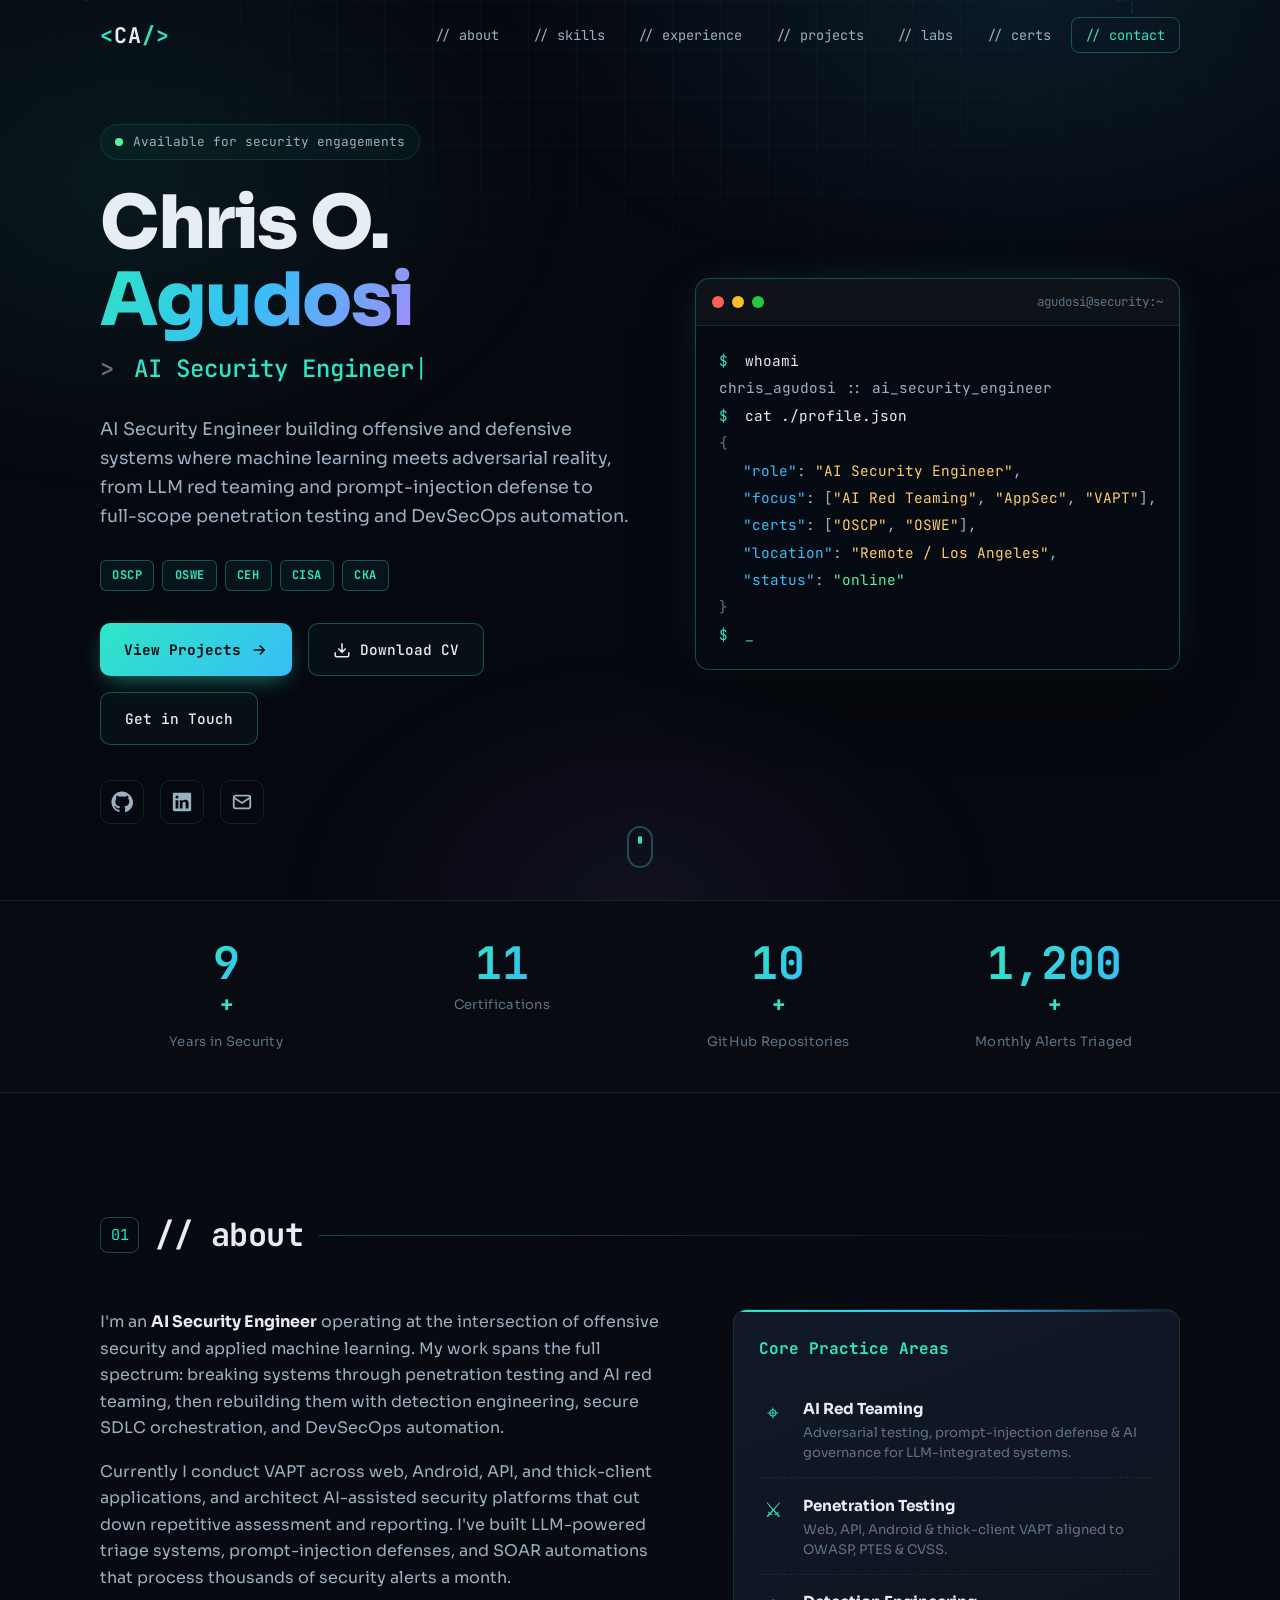
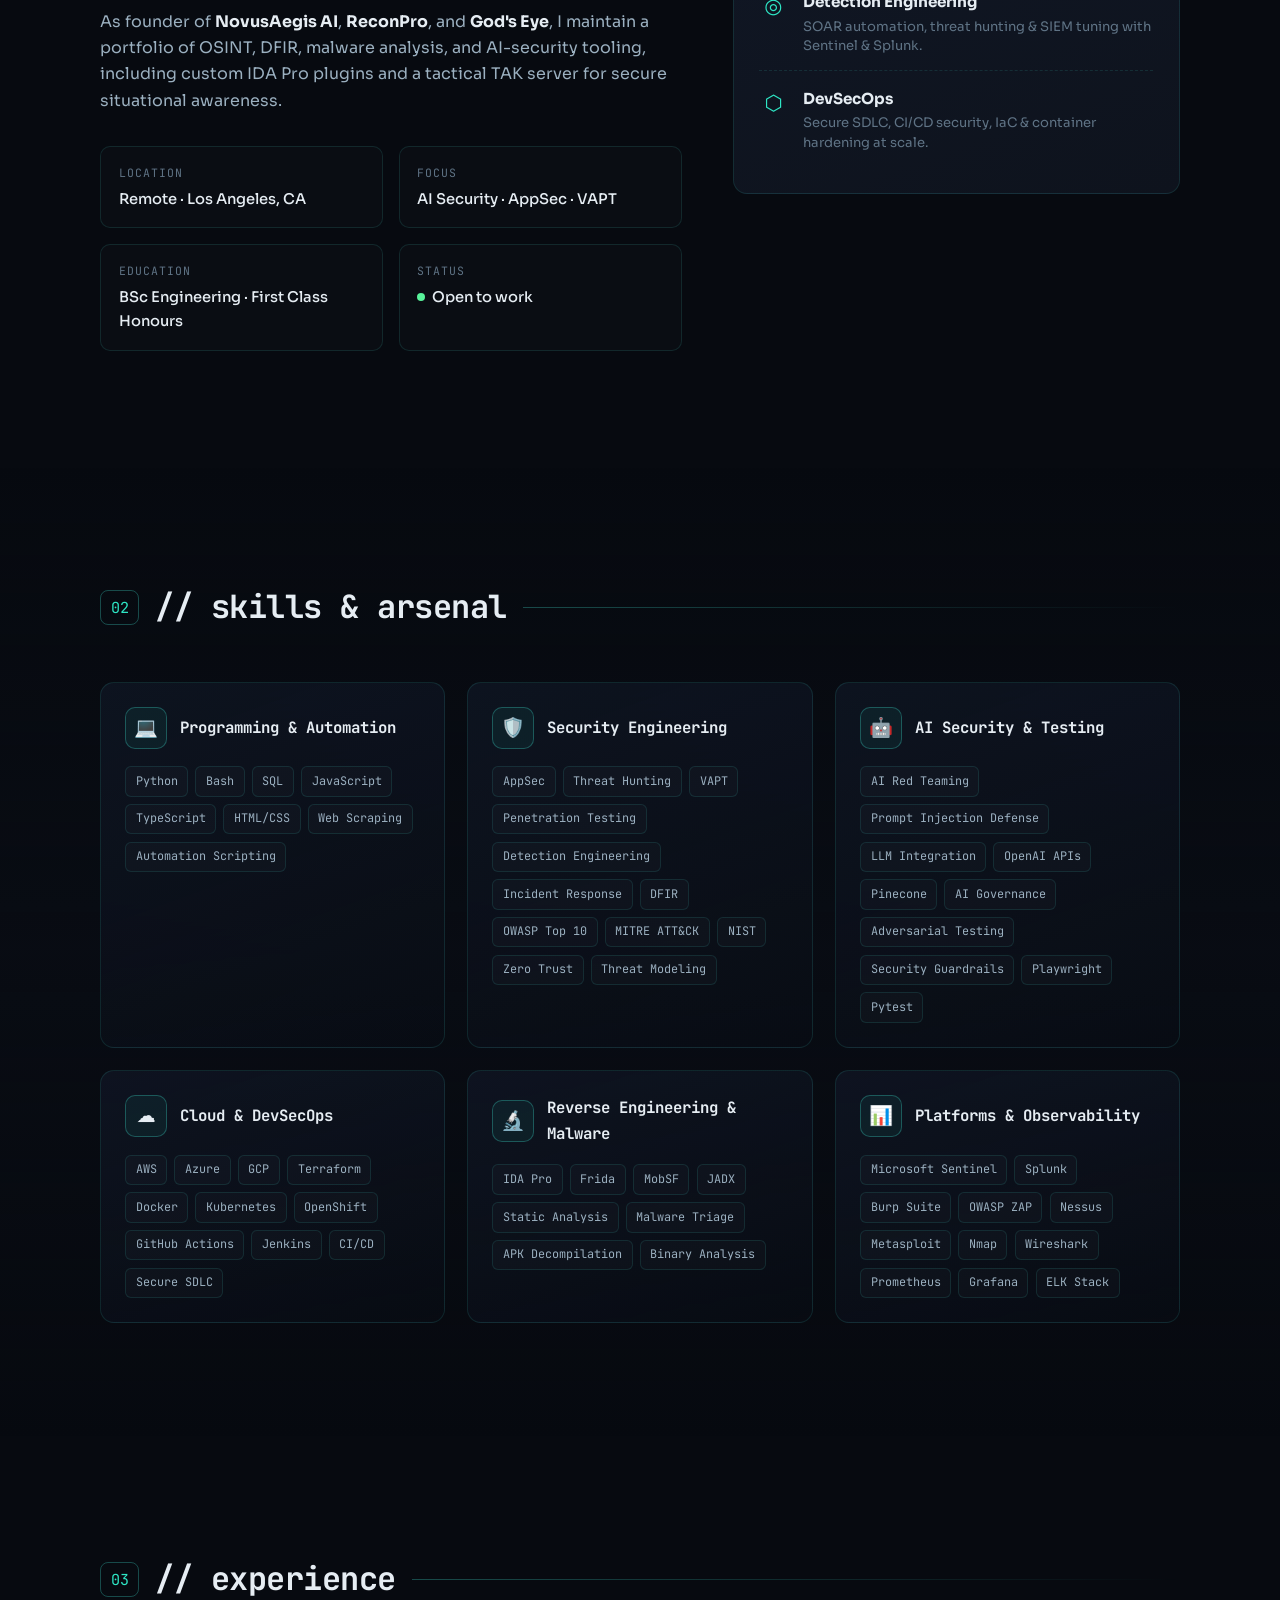
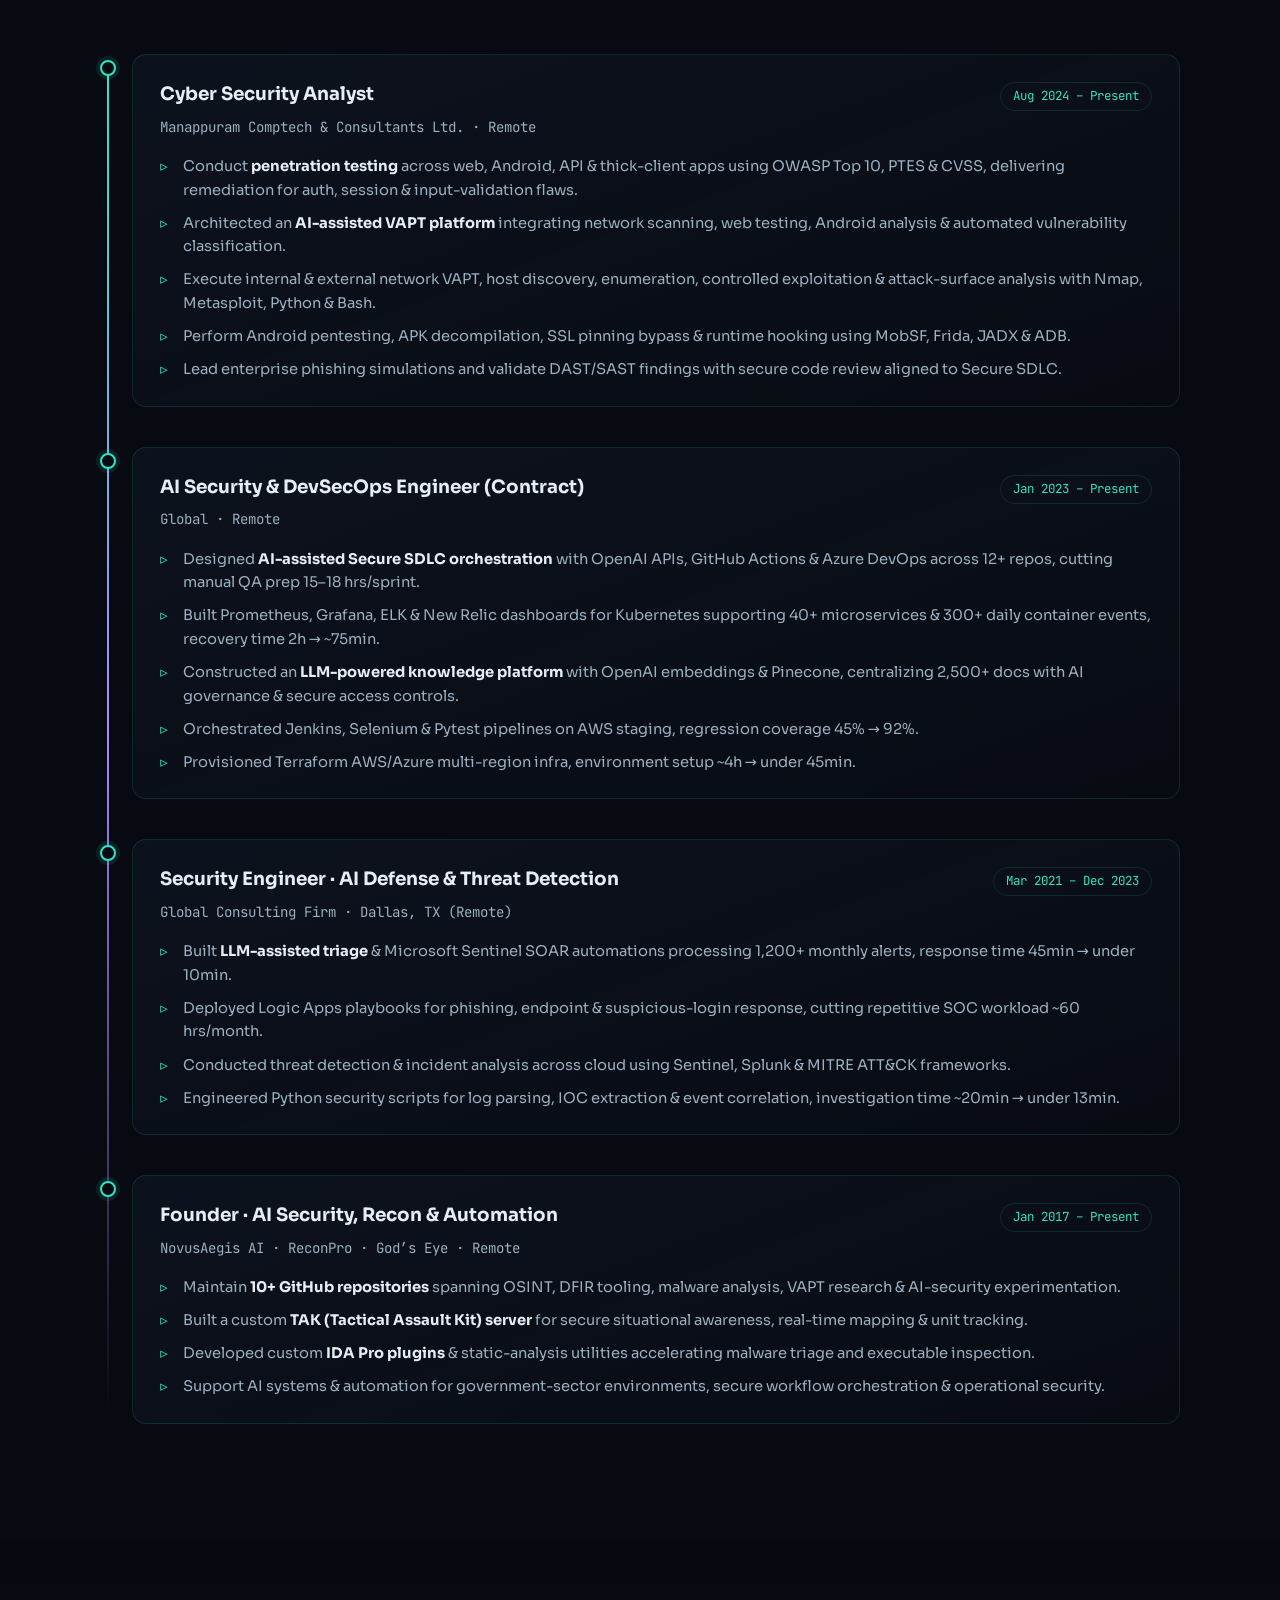
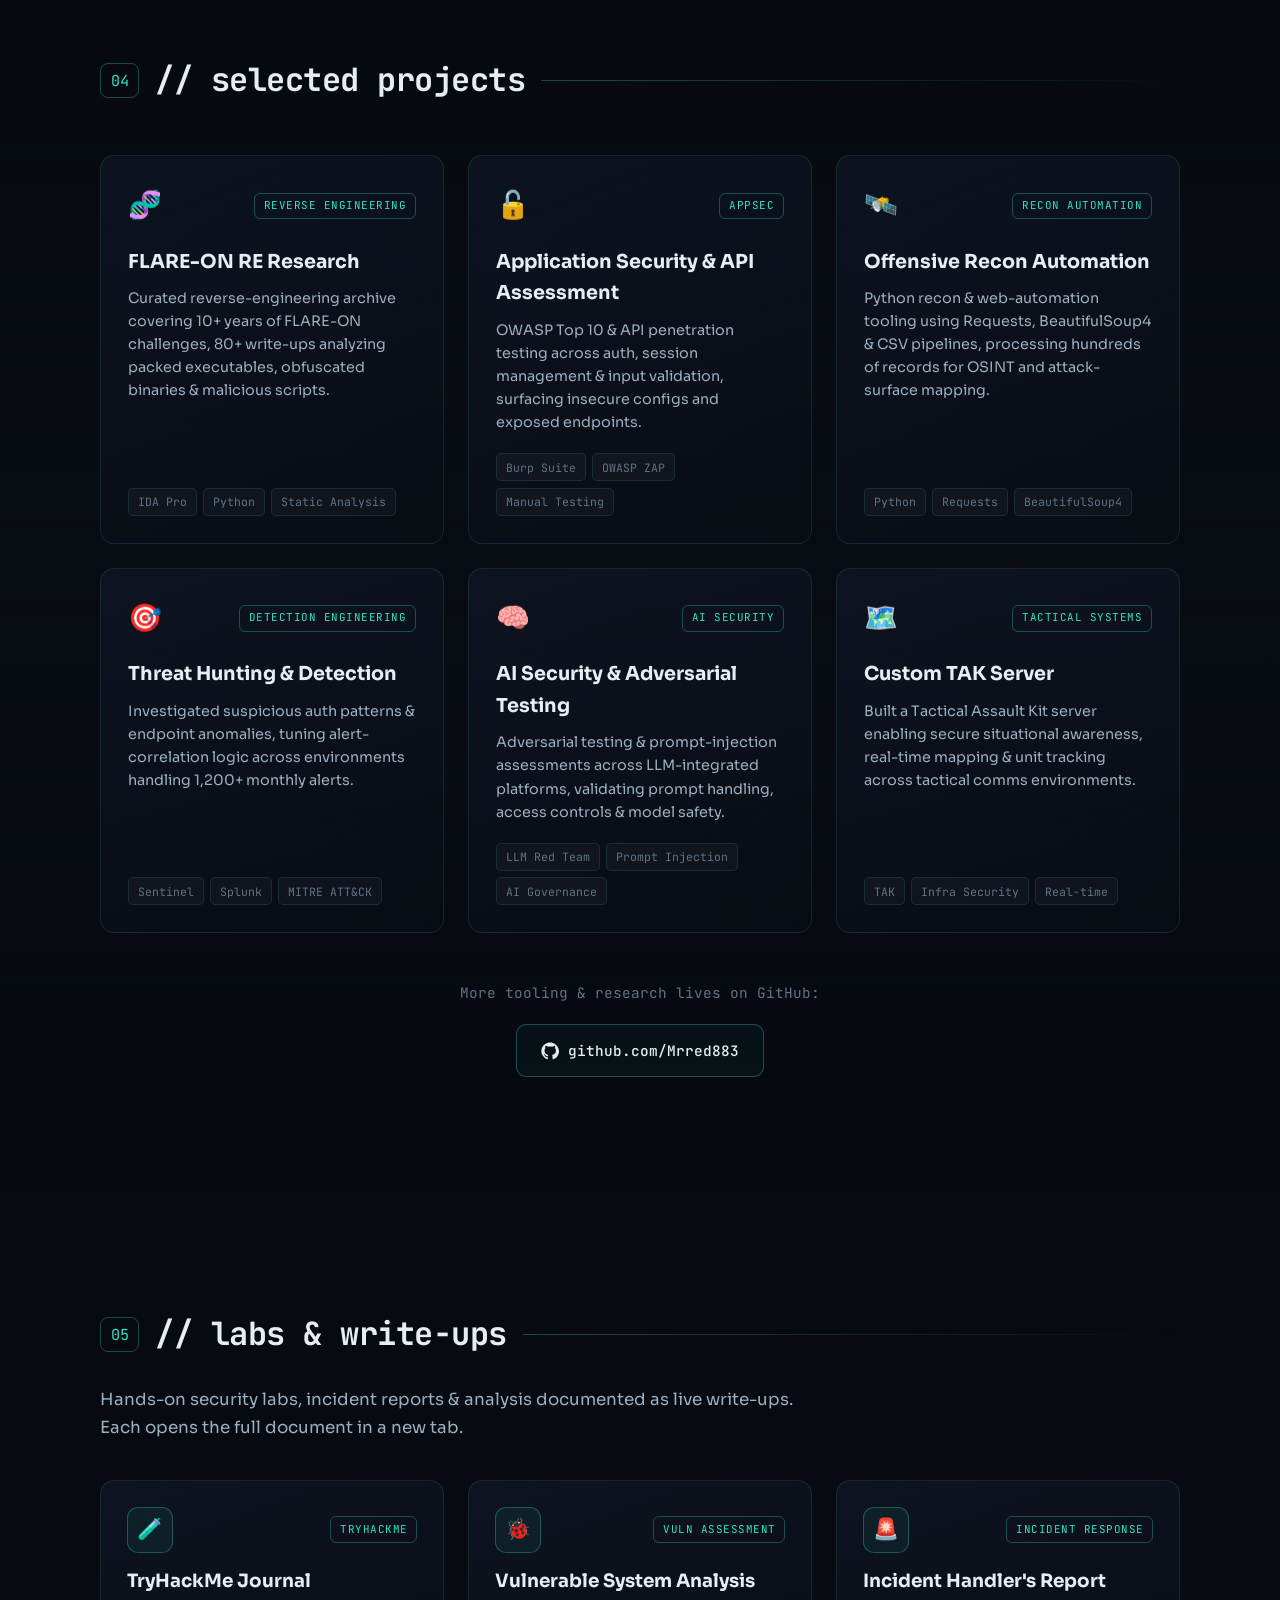
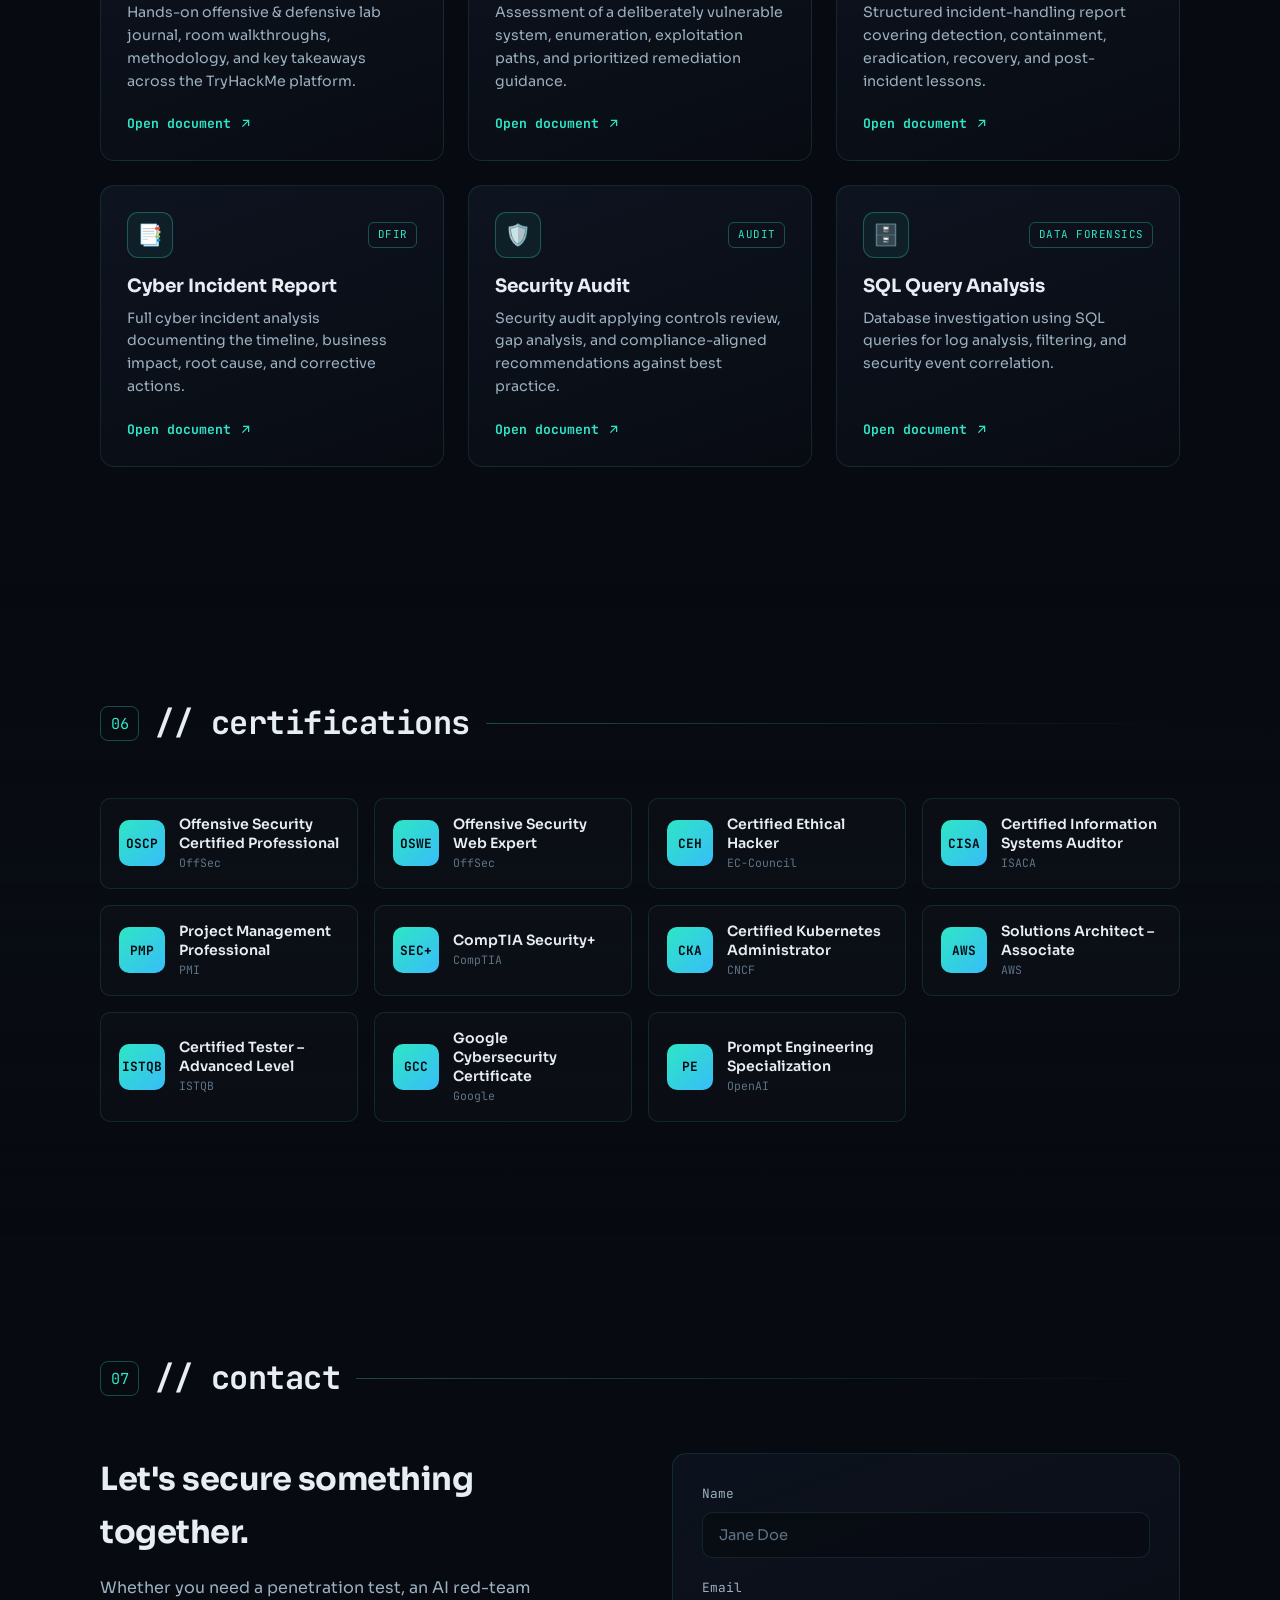
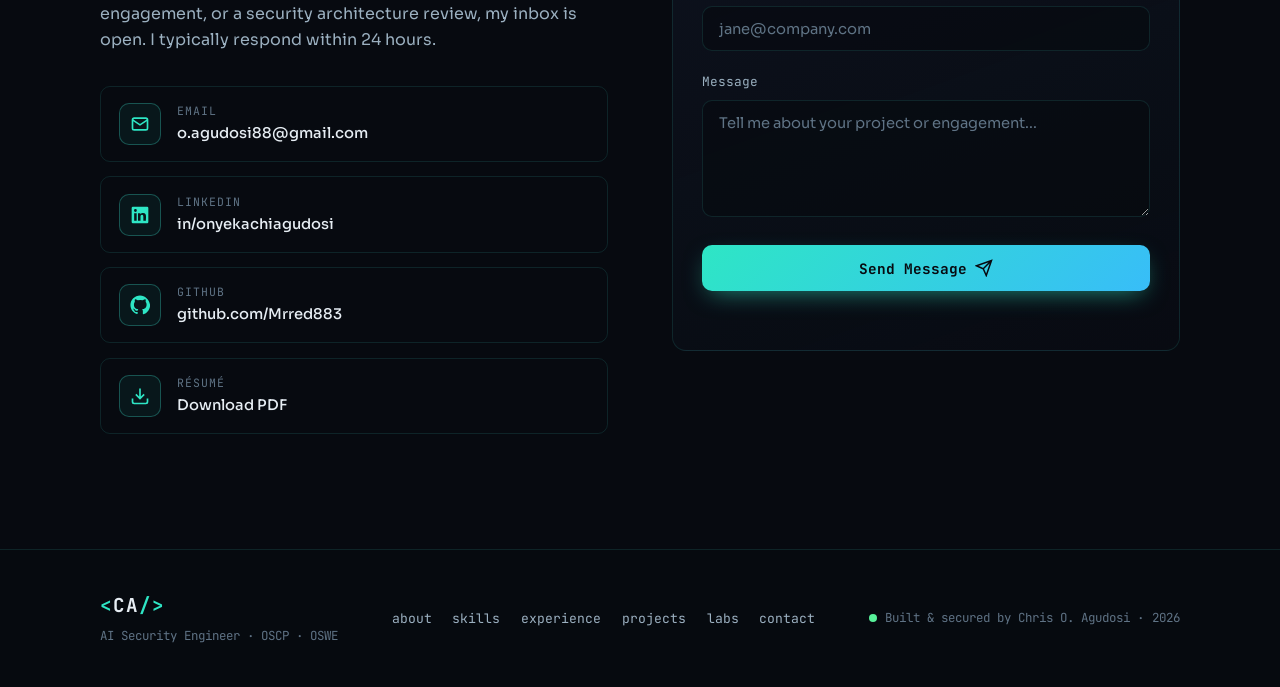
==== commit 15849cd1: "Switch contact form to Web3Forms API Replace Netlify Forms submission with Web3Forms API call (JSON " ====
--- a/index.html
+++ b/index.html
@@ -410,11 +410,11 @@
             </div>
           </div>
 
-          <form class="contact-form" id="contact-form" name="contact" method="POST" data-netlify="true" netlify-honeypot="bot-field">
-            <input type="hidden" name="form-name" value="contact" />
-            <p class="hidden-field">
-              <label>Don't fill this out: <input name="bot-field" /></label>
-            </p>
+          <form class="contact-form" id="contact-form" method="POST">
+            <input type="hidden" name="access_key" value="eac9913b-b092-491d-b4c2-fcbd955d2f99" />
+            <input type="hidden" name="subject" value="New portfolio contact message" />
+            <input type="hidden" name="from_name" value="Portfolio Contact Form" />
+            <input type="checkbox" name="botcheck" class="hidden-field" style="display:none" tabindex="-1" autocomplete="off" aria-hidden="true" />
 
             <div class="form-row">
               <label for="name">Name</label>
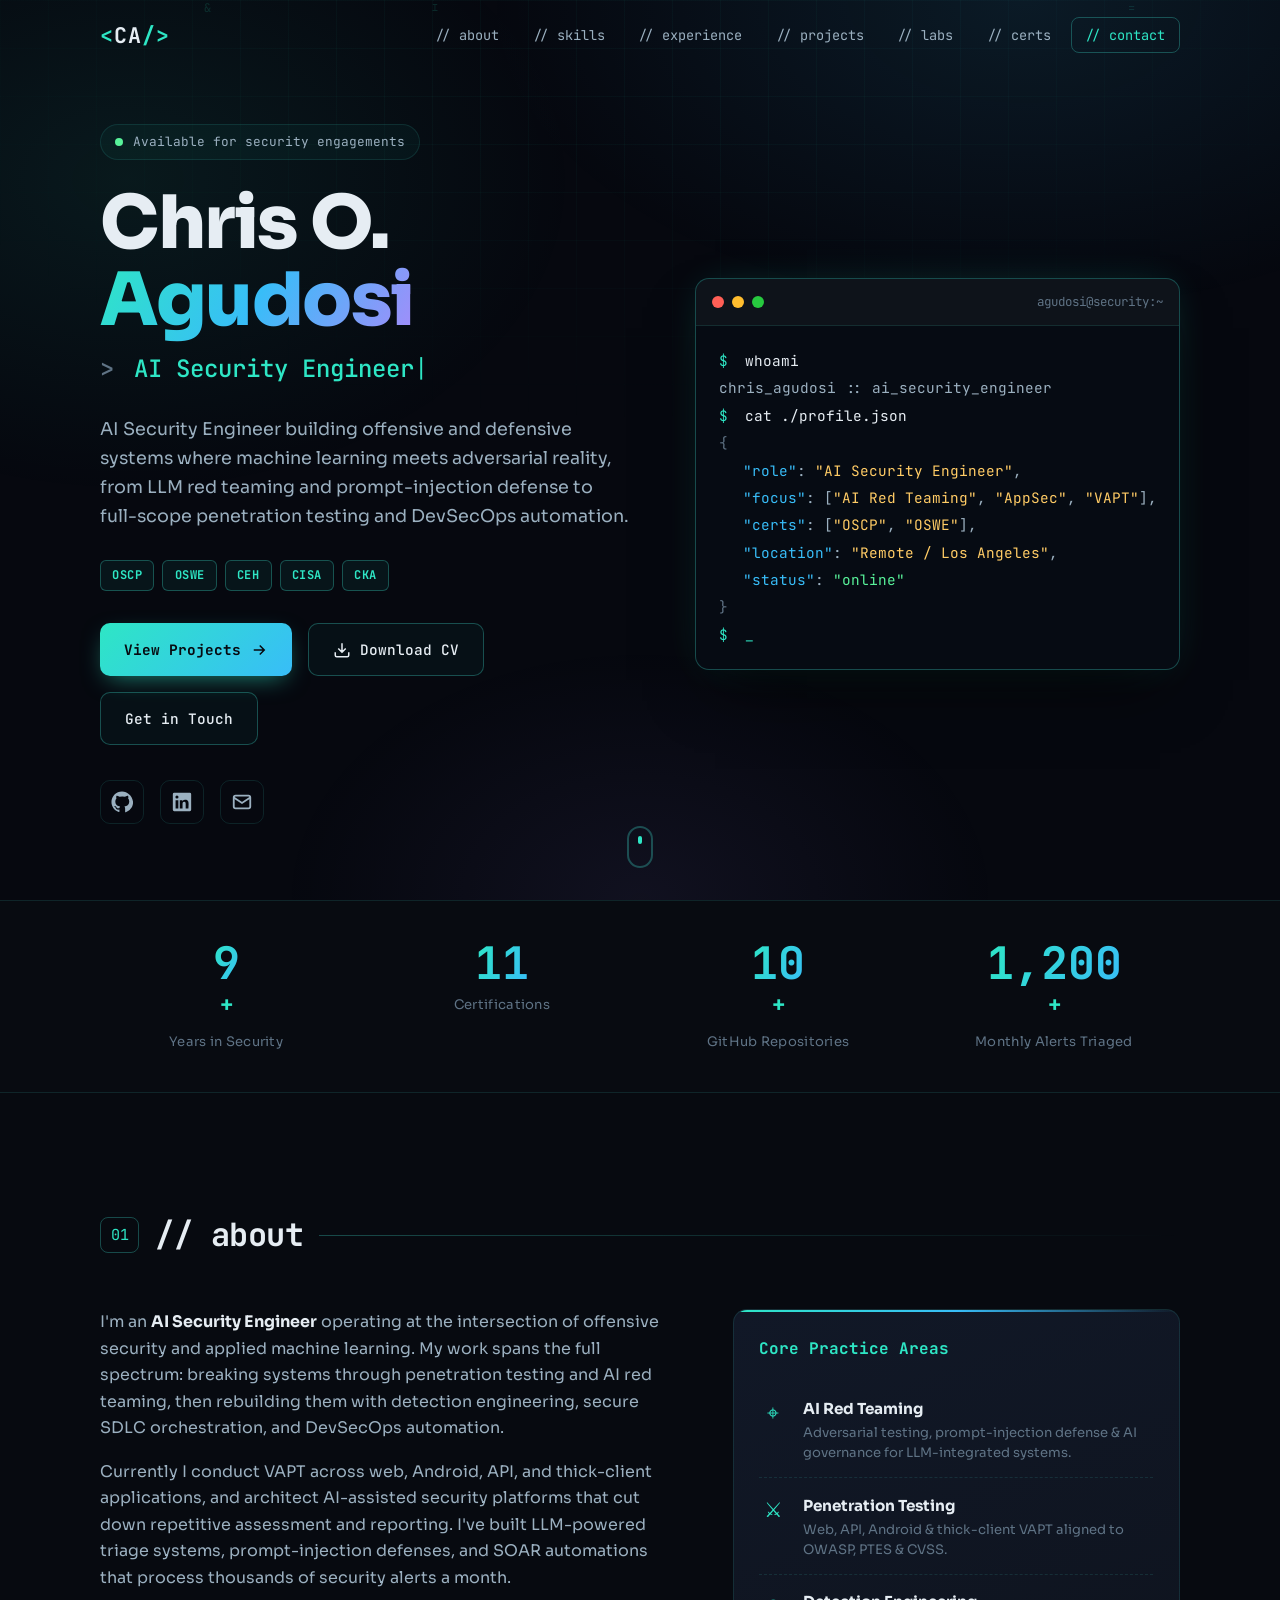
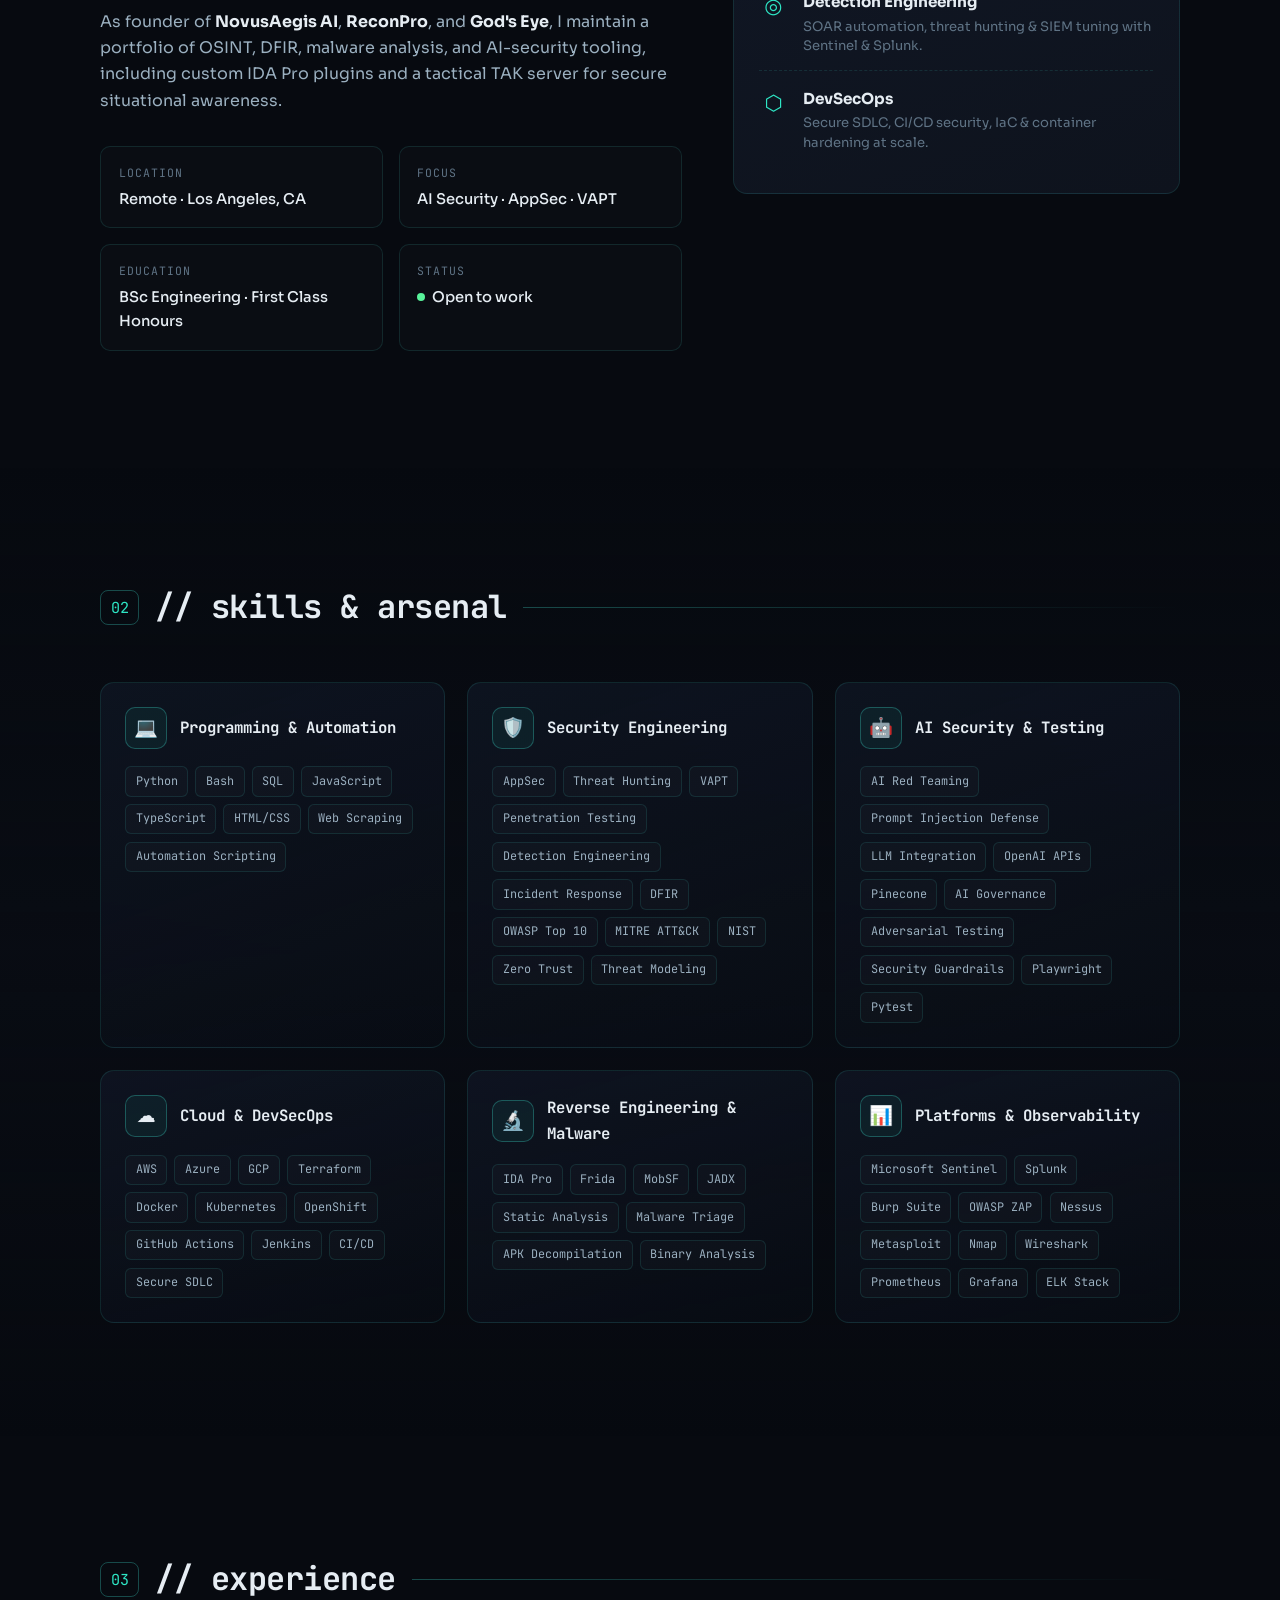
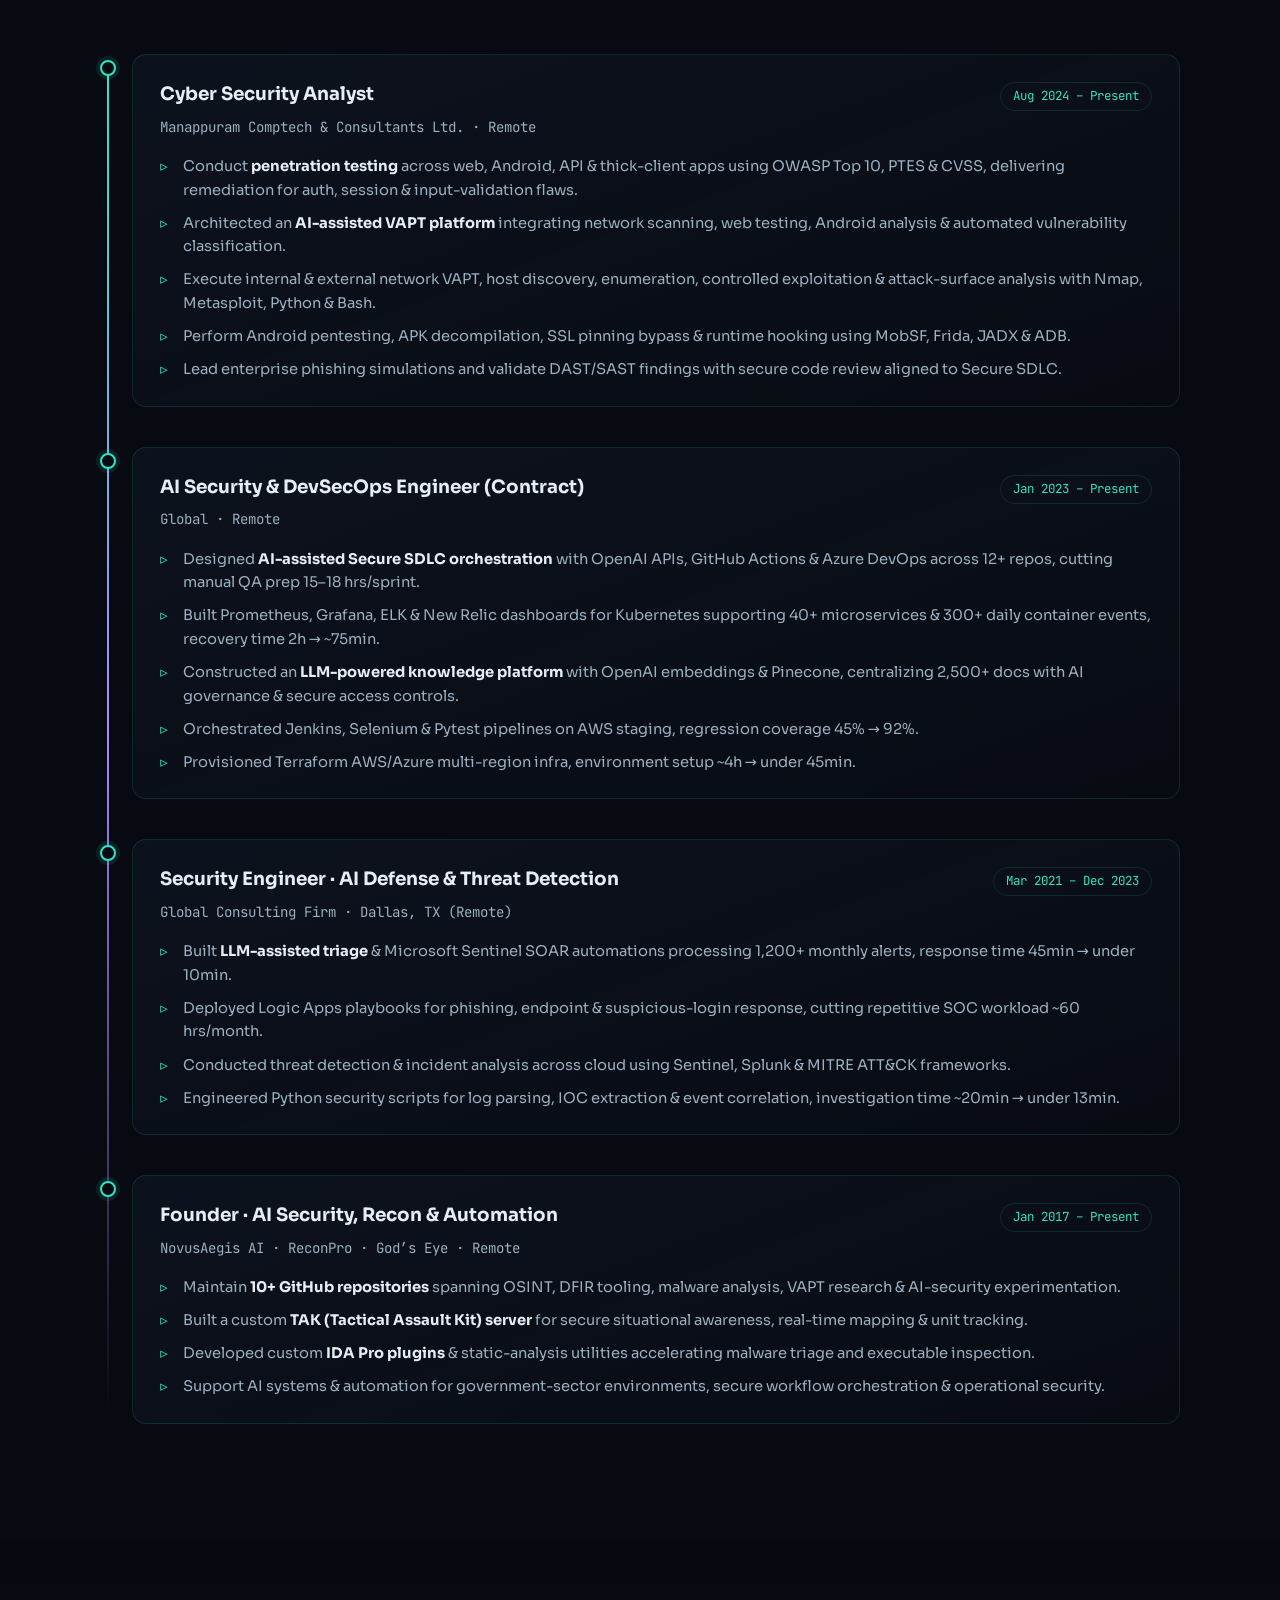
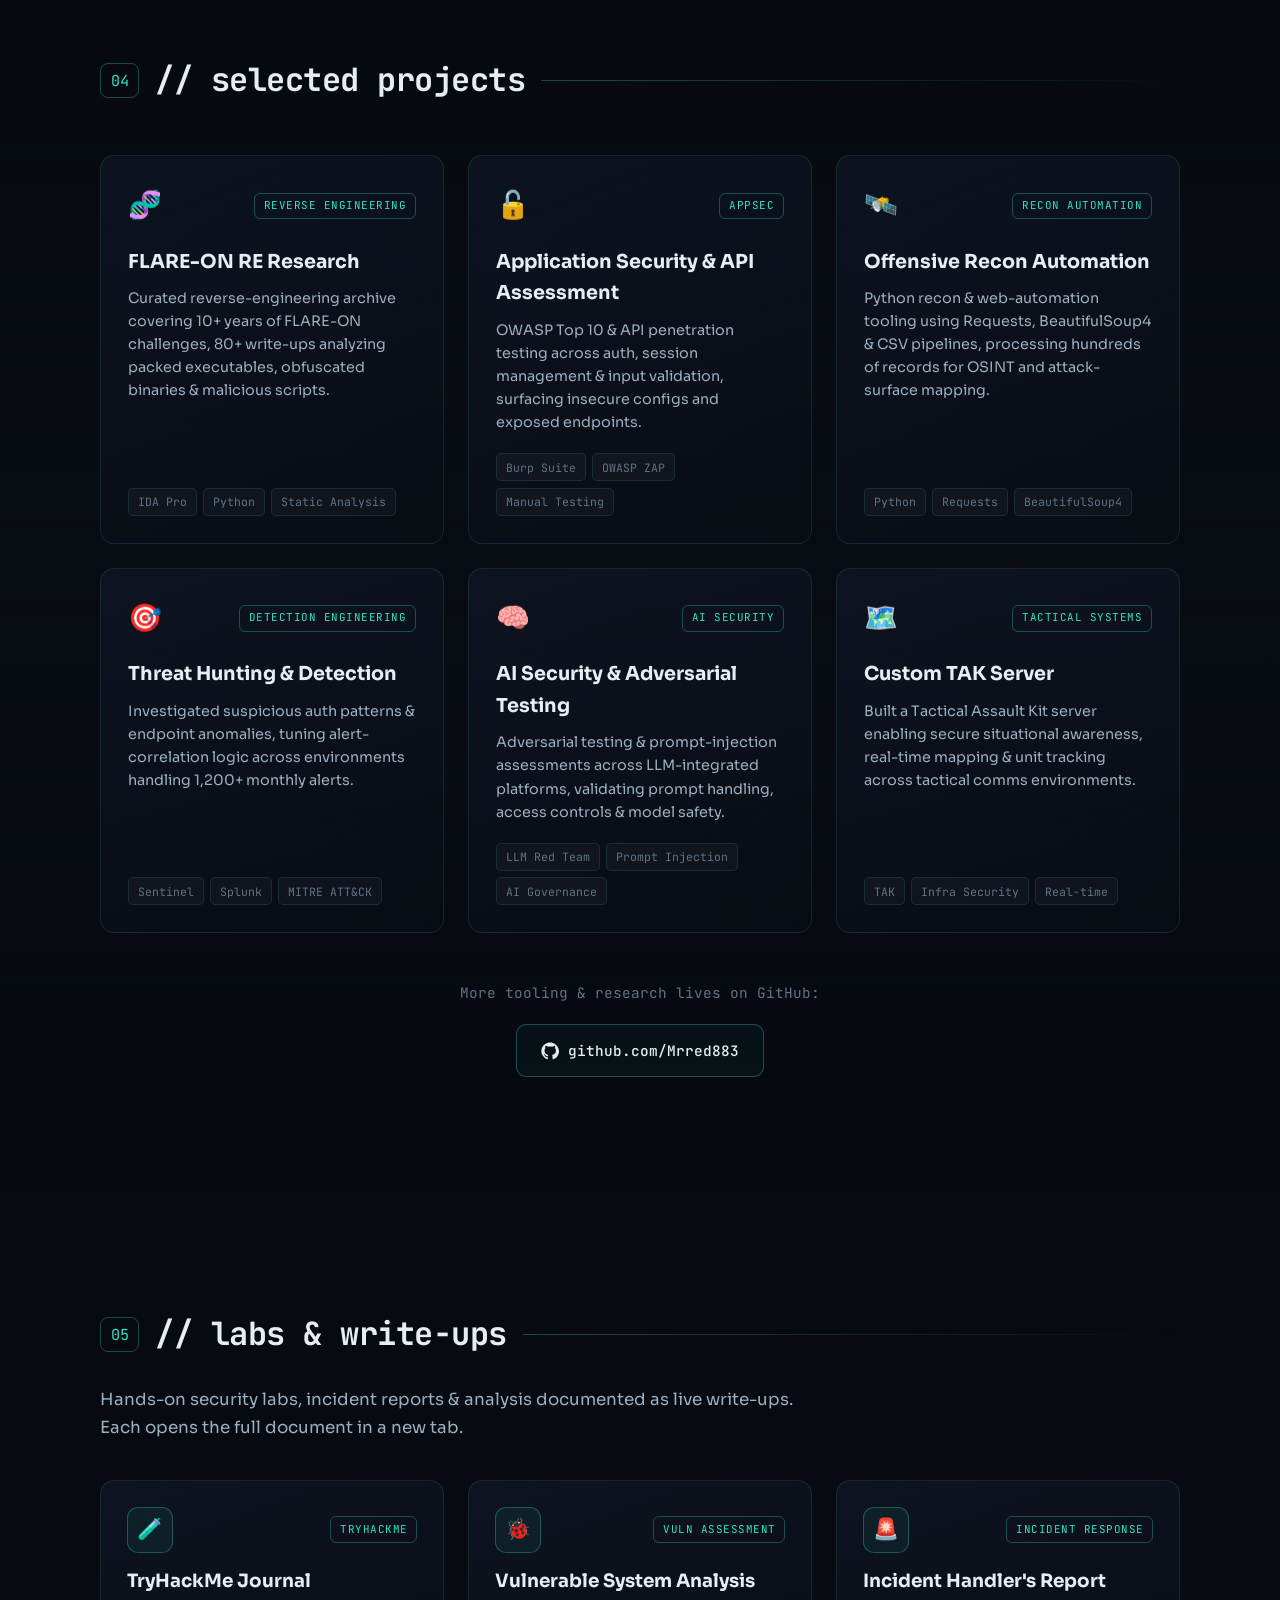
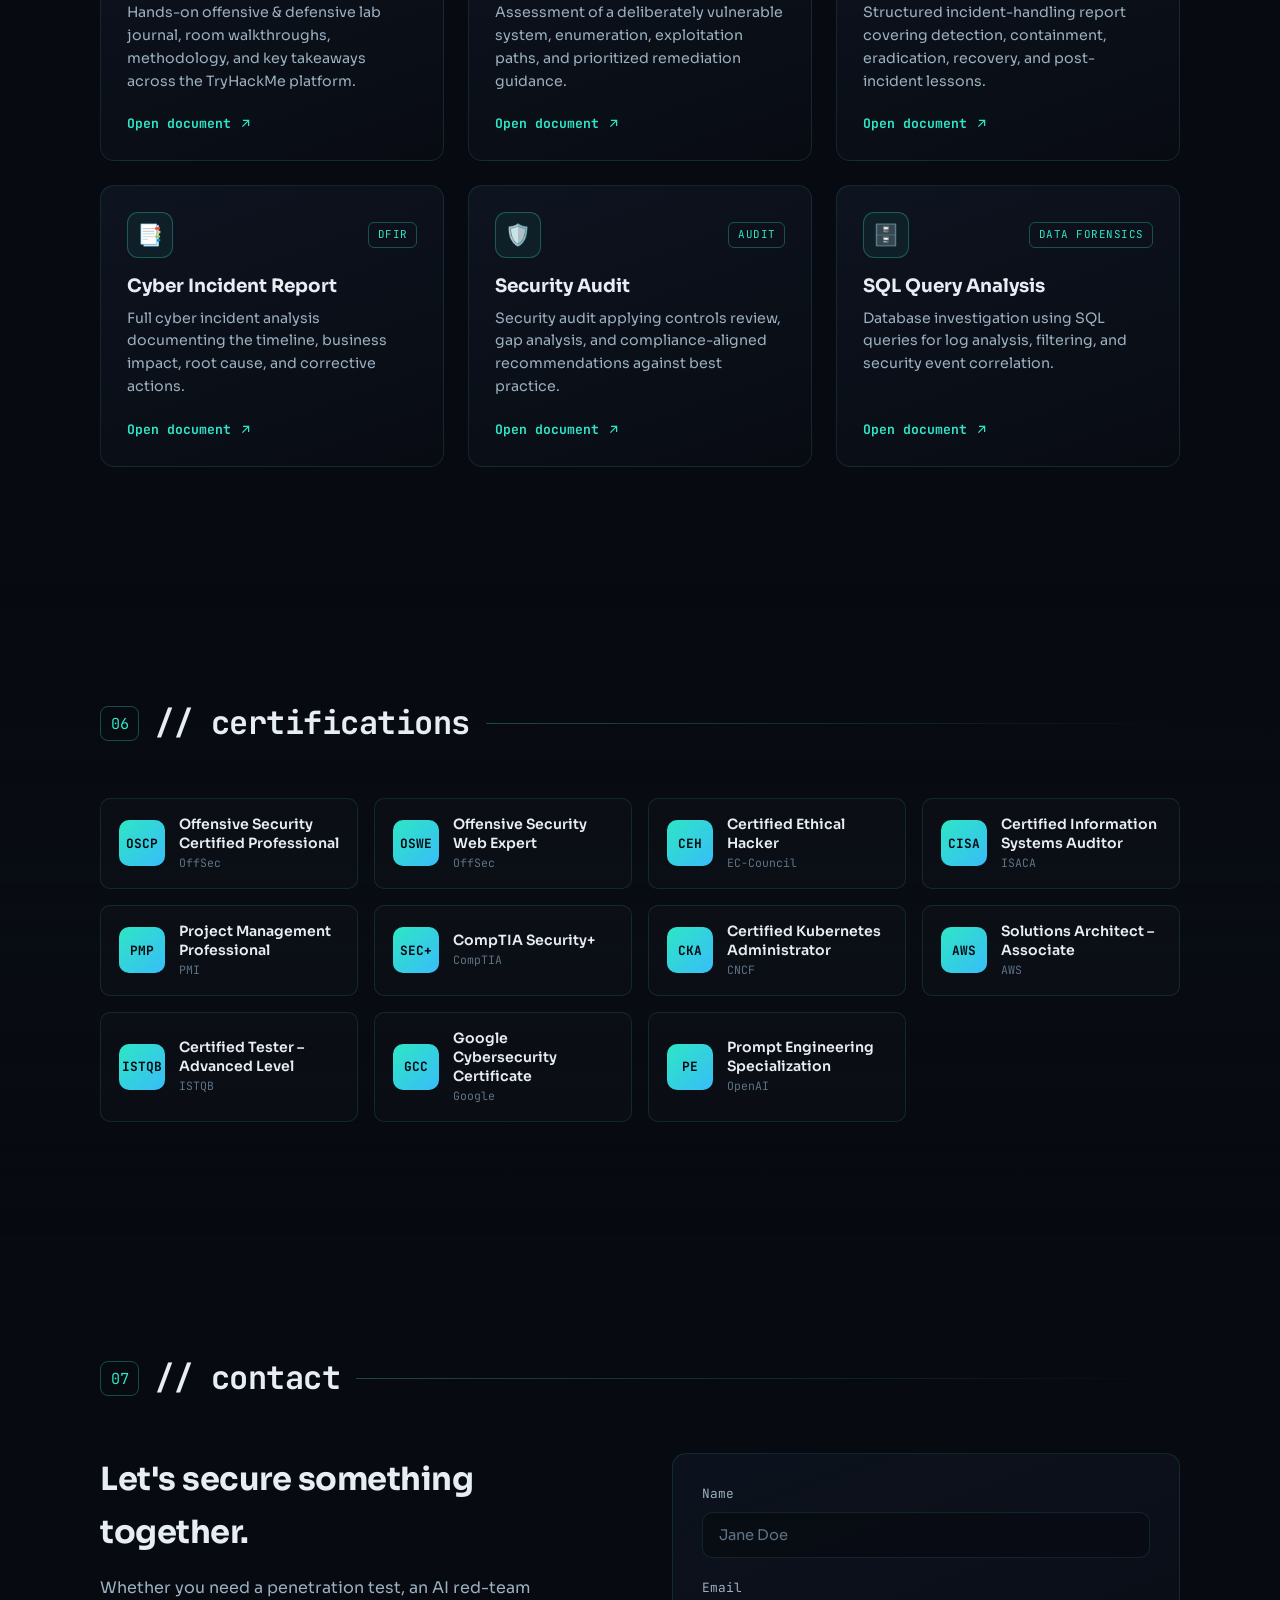
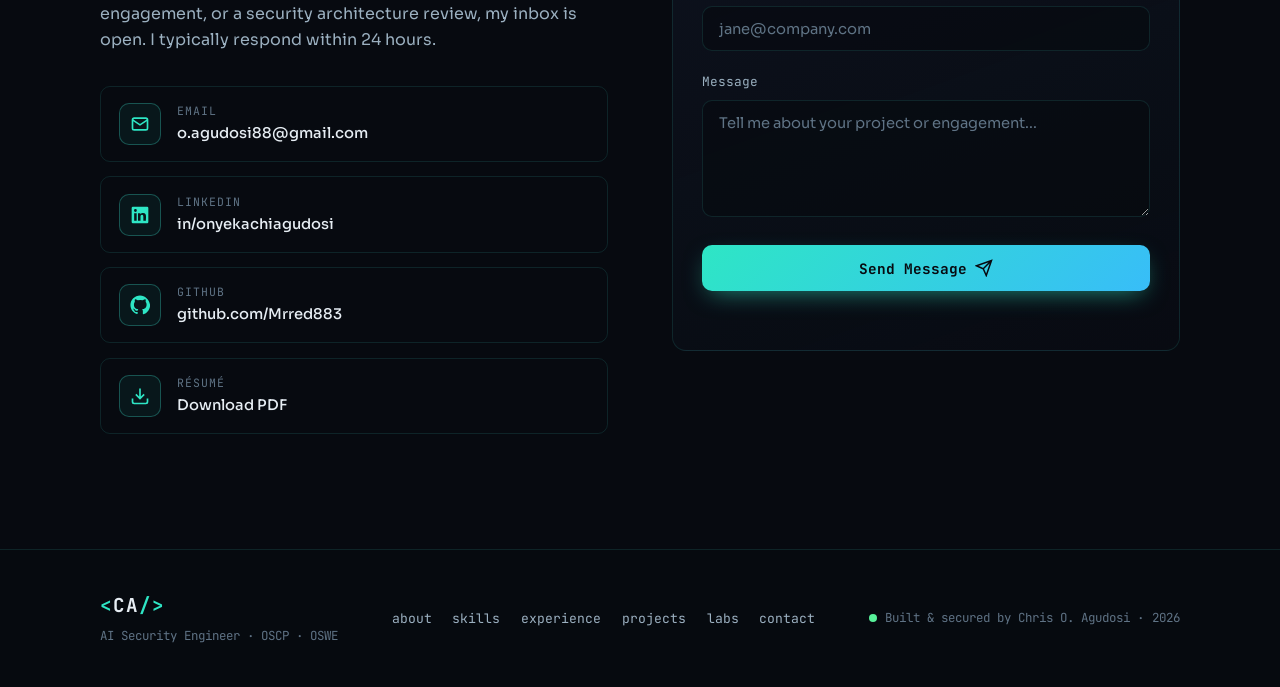
==== commit c37dc3e3: "Fix asset caching so contact form update reaches visitors Change CSS/JS Cache-Control from immutable" ====
--- a/index.html
+++ b/index.html
@@ -18,7 +18,7 @@
   <link rel="preconnect" href="https://fonts.gstatic.com" crossorigin />
   <link href="https://fonts.googleapis.com/css2?family=JetBrains+Mono:wght@400;500;700&family=Sora:wght@300;400;500;600;700;800&display=swap" rel="stylesheet" />
 
-  <link rel="stylesheet" href="css/styles.css" />
+  <link rel="stylesheet" href="css/styles.css?v=2" />
   <link rel="icon" href="data:image/svg+xml,%3Csvg xmlns='http://www.w3.org/2000/svg' viewBox='0 0 100 100'%3E%3Ctext y='.9em' font-size='90'%3E%F0%9F%9B%A1%EF%B8%8F%3C/text%3E%3C/svg%3E" />
 </head>
 <body>
@@ -466,6 +466,6 @@
     <svg viewBox="0 0 24 24" width="20" height="20" fill="none" stroke="currentColor" stroke-width="2"><path d="m18 15-6-6-6 6"/></svg>
   </button>
 
-  <script src="js/main.js" defer></script>
+  <script src="js/main.js?v=2" defer></script>
 </body>
 </html>
